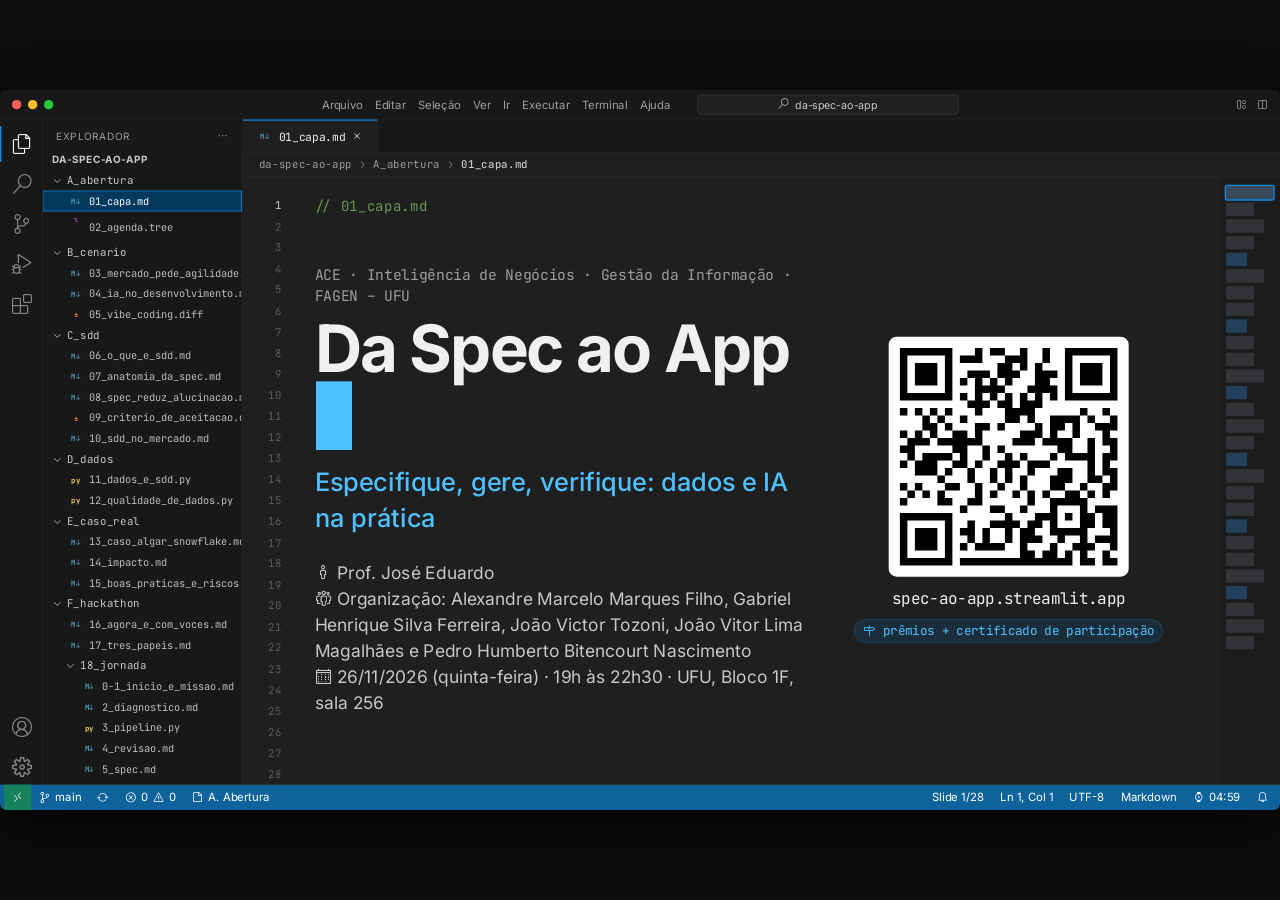
==== apresentacao/index.html @ b83ab719 "Apresentação de abertura do evento (estilo VS Code, offline) - apresentacao/index.html com 28 slides" ====
<!doctype html>
<html lang="pt-BR">
<head>
<meta charset="utf-8">
<meta name="viewport" content="width=device-width, initial-scale=1">
<title>Da Spec ao App — Abertura</title>
<link rel="stylesheet" href="assets/icons/codicon.css">
<style>
/* ============================================================
   Fontes locais (funcionam offline)
   ============================================================ */
@font-face{font-family:"Inter";font-weight:400;font-display:swap;src:url(assets/fonts/inter-latin-400-normal.woff2) format("woff2")}
@font-face{font-family:"Inter";font-weight:500;font-display:swap;src:url(assets/fonts/inter-latin-500-normal.woff2) format("woff2")}
@font-face{font-family:"Inter";font-weight:600;font-display:swap;src:url(assets/fonts/inter-latin-600-normal.woff2) format("woff2")}
@font-face{font-family:"Inter";font-weight:700;font-display:swap;src:url(assets/fonts/inter-latin-700-normal.woff2) format("woff2")}
@font-face{font-family:"Inter";font-weight:400;font-display:swap;src:url(assets/fonts/inter-latin-ext-400-normal.woff2) format("woff2");unicode-range:U+0100-02AF,U+1E00-1EFF,U+2020,U+20A0-20AB,U+20AD-20C0,U+2113,U+2C60-2C7F,U+A720-A7FF}
@font-face{font-family:"Inter";font-weight:600;font-display:swap;src:url(assets/fonts/inter-latin-ext-600-normal.woff2) format("woff2");unicode-range:U+0100-02AF,U+1E00-1EFF,U+2020,U+20A0-20AB,U+20AD-20C0,U+2113,U+2C60-2C7F,U+A720-A7FF}
@font-face{font-family:"Inter";font-weight:700;font-display:swap;src:url(assets/fonts/inter-latin-ext-700-normal.woff2) format("woff2");unicode-range:U+0100-02AF,U+1E00-1EFF,U+2020,U+20A0-20AB,U+20AD-20C0,U+2113,U+2C60-2C7F,U+A720-A7FF}
@font-face{font-family:"JetBrains Mono";font-weight:400;font-display:swap;src:url(assets/fonts/jetbrains-mono-latin-400-normal.woff2) format("woff2")}
@font-face{font-family:"JetBrains Mono";font-weight:500;font-display:swap;src:url(assets/fonts/jetbrains-mono-latin-500-normal.woff2) format("woff2")}
@font-face{font-family:"JetBrains Mono";font-weight:700;font-display:swap;src:url(assets/fonts/jetbrains-mono-latin-700-normal.woff2) format("woff2")}
@font-face{font-family:"JetBrains Mono";font-weight:400;font-display:swap;src:url(assets/fonts/jetbrains-mono-latin-ext-400-normal.woff2) format("woff2");unicode-range:U+0100-02AF,U+1E00-1EFF,U+2020,U+20A0-20AB,U+20AD-20C0,U+2113,U+2C60-2C7F,U+A720-A7FF}

/* ============================================================
   Tema "Dark Modern" (com contraste reforçado para projetor)
   ============================================================ */
:root{
  --bg:#1f1f1f; --bg2:#181818; --bg3:#252526; --line:#2b2b2b; --line2:#3c3c3c;
  --fg:#f0f0f0; --fg2:#c8c8c8; --mut:#9d9d9d;
  --blue:#0e8ef0; --blue2:#4fc1ff; --yellow:#f2cc60; --green:#3fb950; --red:#f85149; --purple:#c586c0;
  --kw:#569cd6; --str:#ce9178; --fn:#dcdcaa; --com:#6a9955; --num:#b5cea8; --type:#4ec9b0; --var:#9cdcfe;
  --mono:"JetBrains Mono",Consolas,"Cascadia Mono",monospace; --sans:"Inter","Segoe UI",system-ui,sans-serif;
  --side:300px; --s:1;
}
*{box-sizing:border-box;margin:0;padding:0}
html,body{height:100%;background:#0c0c0c;overflow:hidden;color:var(--fg);font-family:var(--sans)}
#app{position:absolute;left:50%;top:50%;width:1920px;height:1080px;transform:translate(-50%,-50%) scale(var(--s));
  display:grid;grid-template-rows:44px 1fr 38px;background:var(--bg);box-shadow:0 30px 80px #000a;border-radius:10px;overflow:hidden}
button{font:inherit;color:inherit;background:none;border:0;cursor:pointer}

/* Barra de título */
.titlebar{display:grid;grid-template-columns:240px 1fr 240px;align-items:center;background:var(--bg2);border-bottom:1px solid var(--line);font-size:17px;color:var(--fg2)}
.dots{display:flex;gap:10px;padding-left:18px}.dots i{width:14px;height:14px;border-radius:50%;display:block}
.dots i:nth-child(1){background:#ff5f57}.dots i:nth-child(2){background:#febc2e}.dots i:nth-child(3){background:#28c840}
.menu{display:flex;gap:18px;justify-content:center;align-items:center}
.menu span{color:var(--mut)}.menu .title{color:var(--fg2);margin-left:22px;padding:4px 120px;border:1px solid var(--line2);border-radius:6px;background:#202020;font-size:16px}
.tb-right{display:flex;justify-content:flex-end;gap:16px;padding-right:18px;color:var(--mut);font-size:18px}

/* Corpo */
.main{display:grid;grid-template-columns:64px var(--side) 1fr;min-height:0;transition:grid-template-columns .35s ease}
.activity{background:var(--bg2);border-right:1px solid var(--line);display:flex;flex-direction:column;align-items:center;gap:6px;padding-top:10px}
.activity .codicon{font-size:30px;color:#868686;padding:12px 0;width:100%;text-align:center;border-left:2px solid transparent}
.activity .on{color:var(--fg);border-left-color:var(--blue)}.activity .bottom{margin-top:auto}
.sidebar{background:var(--bg2);border-right:1px solid var(--line);overflow:hidden;display:flex;flex-direction:column;min-width:0}
.sb-title{font-size:15px;letter-spacing:.08em;color:var(--mut);padding:16px 20px 10px;display:flex;justify-content:space-between}
.tree{overflow:auto;padding-bottom:20px;font-size:18px;scrollbar-width:none}
.tree .root{font-weight:700;font-size:15px;letter-spacing:.06em;color:var(--fg2);padding:6px 14px}
.tree .folder{display:flex;align-items:center;gap:6px;padding:5px 14px;color:var(--fg2);font-family:var(--mono);font-size:16px}
.tree .file{display:flex;align-items:center;gap:8px;padding:4px 14px 4px 38px;color:#bdbdbd;font-family:var(--mono);font-size:15.5px;white-space:nowrap;overflow:hidden;text-overflow:ellipsis;cursor:pointer;border:1px solid transparent}
.tree .file:hover{background:#2a2d2e}
.tree .file.on{background:#04395e;color:#fff;border-color:var(--blue)}
.tree .file.sub{padding-left:58px}
.ficon{font-size:11px;font-weight:700;width:22px;flex:0 0 22px;text-align:center;border-radius:3px;font-family:var(--mono);line-height:16px}
.ficon.md{color:#519aba}.ficon.py{color:#f2cc60}.ficon.sh{color:#89e051}.ficon.diff{color:#e37933}.ficon.json{color:#cbcb41}.ficon.tree{color:#a074c4}

/* Editor */
.editor{display:grid;grid-template-rows:50px 36px 1fr;min-width:0;min-height:0;background:var(--bg)}
.tabs{display:flex;background:var(--bg2);border-bottom:1px solid var(--line);overflow:hidden}
.tab{display:flex;align-items:center;gap:10px;padding:0 22px;font-family:var(--mono);font-size:17px;color:var(--mut);border-right:1px solid var(--line);white-space:nowrap}
.tab.on{background:var(--bg);color:var(--fg);border-top:2px solid var(--blue);animation:tabIn .3s ease}
.tab .codicon{font-size:15px}
@keyframes tabIn{from{opacity:.2;transform:translateY(-6px)}to{opacity:1;transform:none}}
.crumbs{display:flex;align-items:center;gap:8px;padding:0 24px;font-family:var(--mono);font-size:16px;color:var(--mut);border-bottom:1px solid var(--line)}
.crumbs b{color:var(--fg2);font-weight:500}
.ebody{display:grid;grid-template-columns:74px 1fr 92px;min-height:0;position:relative}
.gutter{font-family:var(--mono);font-size:16px;color:#5a5a5a;text-align:right;padding:28px 16px 0 0;line-height:31.6px;overflow:hidden;user-select:none}
.gutter .cur{color:#cccccc}
.canvas{position:relative;overflow:hidden}
.minimap{border-left:1px solid var(--line);padding:14px 10px;display:flex;flex-direction:column;gap:5px;position:relative;background:#1b1b1b}
.minimap i{display:block;height:20px;border-radius:2px;background:linear-gradient(90deg,#3a3d41 0 60%,transparent 60%);opacity:.7;cursor:pointer}
.minimap i:nth-child(3n){background:linear-gradient(90deg,#3a3d41 0 80%,transparent 80%)}
.minimap i:nth-child(4n+1){background:linear-gradient(90deg,#264f78 0 45%,transparent 45%)}
.minimap i.on{outline:2px solid var(--blue);background:#3b4a5a;opacity:1}

/* Barra de status */
.status{display:flex;align-items:center;background:#0e639c;color:#fff;font-size:17px;padding:0 6px}
.status .it{display:flex;align-items:center;gap:7px;padding:0 12px;height:100%}
.status .it .codicon{font-size:17px}
.status .rem{background:#16825d;height:100%}
.status .sp{flex:1}

/* ============================================================
   Slides
   ============================================================ */
.slide{position:absolute;inset:0;padding:30px 70px 40px 34px;display:none;flex-direction:column;font-size:30px;line-height:1.42}
.slide.active{display:flex;animation:openFile .35s ease}
@keyframes openFile{from{opacity:0;transform:translateX(18px)}to{opacity:1;transform:none}}
.notes{display:none}
.slide .codicon{font-size:1em;vertical-align:-.12em}
.s-file{font-family:var(--mono);font-size:21px;color:var(--com);margin-bottom:8px}
h1{font-size:58px;line-height:1.12;font-weight:700;letter-spacing:-.01em;margin-bottom:26px}
h1 .acc,.acc{color:var(--blue2)} .yl{color:var(--yellow)} .gr{color:var(--green)} .rd{color:var(--red)} .mu{color:var(--mut)}
.s-body{flex:1;min-height:0;font-size:30px;line-height:1.42}
.s-body p{margin-bottom:16px}
.foot{font-size:17px;color:var(--mut);font-family:var(--mono);margin-top:10px;border-top:1px solid var(--line);padding-top:10px}
.foot a{color:var(--mut)}
.mono{font-family:var(--mono)}
ul.l{list-style:none}
ul.l li{display:flex;gap:16px;align-items:flex-start;margin-bottom:16px}
ul.l li .codicon{font-size:32px;color:var(--blue2);margin-top:4px}
.g2{display:grid;grid-template-columns:1fr 1fr;gap:36px}
.g3{display:grid;grid-template-columns:repeat(3,1fr);gap:28px}
.g4{display:grid;grid-template-columns:repeat(4,1fr);gap:24px}
.card{background:var(--bg3);border:1px solid var(--line2);border-radius:12px;padding:26px}
.card h3{font-size:30px;margin-bottom:10px;display:flex;align-items:center;gap:12px}
.card p{font-size:25px;color:var(--fg2);line-height:1.38;margin:0}
.card .codicon{font-size:36px;color:var(--blue2)}
.pill{display:inline-block;font-family:var(--mono);font-size:19px;padding:3px 12px;border-radius:999px;background:#0e8ef022;color:var(--blue2);border:1px solid #0e8ef055}
.todo{display:inline-block;font-family:var(--mono);font-size:22px;padding:4px 12px;border-radius:6px;background:#f2cc6022;color:var(--yellow);border:1px dashed var(--yellow)}
.big{font-size:84px;font-weight:700;line-height:1;color:var(--blue2);font-family:var(--sans)}
code,.code{font-family:var(--mono)}
code{font-size:.9em;color:var(--type);background:#ffffff0d;padding:1px 8px;border-radius:5px}

/* Bloco de código com destaque de sintaxe */
.code{background:#181818;border:1px solid var(--line2);border-radius:10px;padding:22px 26px;font-size:25px;line-height:1.6;white-space:pre;overflow:hidden;color:#d4d4d4}
.code .k{color:var(--kw)}.code .s{color:var(--str)}.code .f{color:var(--fn)}.code .c{color:var(--com)}.code .n{color:var(--num)}
.code .t{color:var(--type)}.code .v{color:var(--var)}.code .h{color:var(--kw);font-weight:700}.code .p{color:var(--purple)}
.code .ln{display:block}
.diff .ln{padding-left:44px;position:relative;margin:0 -26px;padding-right:26px}
.diff .ln::before{position:absolute;left:18px;color:var(--mut)}
.diff .add{background:#2ea04322}.diff .add::before{content:"+";color:var(--green)}
.diff .del{background:#f8514922;text-decoration:line-through;text-decoration-color:#f8514988}.diff .del::before{content:"−";color:var(--red)}
.sq{text-decoration:underline wavy var(--red);text-underline-offset:6px}

/* Terminal */
.term{background:#0f0f0f;border:1px solid var(--line2);border-radius:10px;font-family:var(--mono);font-size:24px;line-height:1.55;padding:0 0 18px}
.term .th{display:flex;gap:26px;padding:10px 22px;border-bottom:1px solid var(--line);font-size:17px;color:var(--mut);letter-spacing:.05em}
.term .th b{color:var(--fg);border-bottom:2px solid var(--blue);padding-bottom:6px;font-weight:500}
.term .tl{padding:0 22px;white-space:pre}
.term .pr{color:var(--green)} .term .ok{color:var(--green)} .term .dim{color:var(--mut)}
.bar{height:14px;background:#2a2a2a;border-radius:7px;overflow:hidden;margin:10px 22px 0}
.bar i{display:block;height:100%;width:0;background:linear-gradient(90deg,var(--blue),var(--blue2));border-radius:7px}
.slide.active .bar i{animation:build var(--dur,2.4s) ease-out var(--d,0s) forwards}
@keyframes build{to{width:100%}}

/* Animações de entrada em sequência */
.stg>*{opacity:0}
.slide.active .stg>*{animation:appear .5s ease forwards;animation-delay:calc(var(--i,0) * var(--step,220ms) + var(--d,0ms))}
@keyframes appear{from{opacity:0;transform:translateY(10px)}to{opacity:1;transform:none}}
.caret{display:inline-block;width:.55em;height:1.05em;background:var(--blue2);vertical-align:-.15em;margin-left:2px;animation:blink 1s steps(1) infinite}
@keyframes blink{50%{opacity:0}}
.type{white-space:pre-wrap}

/* Notificações (toasts) e commit de seção */
#toasts{position:absolute;right:26px;bottom:56px;display:flex;flex-direction:column;gap:12px;z-index:20;pointer-events:none}
.toast{width:560px;background:#252526;border:1px solid var(--line2);border-left:4px solid var(--blue);border-radius:8px;padding:18px 22px;box-shadow:0 10px 30px #0009;display:flex;gap:14px;font-size:23px;line-height:1.35;animation:toastIn .4s ease}
.toast .codicon{font-size:26px;color:var(--blue2);margin-top:3px}
.toast.out{animation:toastOut .4s ease forwards}
@keyframes toastIn{from{opacity:0;transform:translateX(40px)}to{opacity:1;transform:none}}
@keyframes toastOut{to{opacity:0;transform:translateX(40px)}}
#commit{position:absolute;left:64px;right:0;bottom:38px;height:0;background:#141414;border-top:1px solid var(--line2);overflow:hidden;z-index:15;font-family:var(--mono);font-size:22px;transition:height .35s ease}
#commit.on{height:150px}
#commit .th{display:flex;gap:26px;padding:8px 24px;color:var(--mut);font-size:16px;border-bottom:1px solid var(--line)}
#commit .th b{color:var(--fg);font-weight:500;border-bottom:2px solid var(--blue)}
#commit pre{padding:10px 24px;line-height:1.5;color:var(--fg2)}

/* Paleta de comandos */
#palette{position:absolute;top:56px;left:50%;transform:translateX(-50%);width:820px;background:#252526;border:1px solid var(--line2);border-radius:10px;box-shadow:0 20px 60px #000c;z-index:30;display:none;overflow:hidden}
#palette.on{display:block}
#palette input{width:100%;font:22px var(--mono);color:var(--fg);background:#1e1e1e;border:0;border-bottom:1px solid var(--line2);padding:16px 20px;outline:2px solid var(--blue);outline-offset:-2px}
#plist{max-height:560px;overflow:auto}
#plist div{padding:10px 20px;font:20px var(--mono);color:var(--fg2);display:flex;gap:12px;cursor:pointer}
#plist div .mu{margin-left:auto;font-size:17px}
#plist div.sel{background:#04395e;color:#fff}

/* Janela de navegador (capturas do site) */
.browser{border:1px solid var(--line2);border-radius:10px;overflow:hidden;background:#111;box-shadow:0 12px 40px #0008}
.browser .bh{display:flex;align-items:center;gap:12px;padding:9px 16px;background:#2a2a2a;font:17px var(--mono);color:var(--fg2)}
.browser .bh .url{background:#1b1b1b;border-radius:6px;padding:4px 14px;flex:1;color:var(--fg2)}
.browser img{display:block;width:100%}
.jstep{display:grid;grid-template-columns:1.75fr 1fr;gap:34px;align-items:start}
.badge{display:inline-flex;align-items:center;gap:8px;font:600 22px var(--mono);color:#fff;background:var(--blue);padding:6px 16px;border-radius:8px;margin-bottom:18px}

/* Ciclo SDD */
.cycle{position:relative;width:560px;height:560px;margin:0 auto}
.cycle .ring{position:absolute;inset:60px;border:3px dashed #3c3c3c;border-radius:50%}
.cycle .spin{position:absolute;inset:60px;border-radius:50%;border:3px solid transparent;border-top-color:var(--blue2);animation:spin 6s linear infinite}
@keyframes spin{to{transform:rotate(360deg)}}
.node{position:absolute;width:230px;padding:16px 10px;text-align:center;background:var(--bg3);border:2px solid var(--line2);border-radius:12px;font:600 26px var(--sans)}
.node small{display:block;font:400 18px var(--mono);color:var(--mut);margin-top:4px}
.slide.active .node{animation:pulse 8s ease infinite;animation-delay:calc(var(--i)*2s)}
@keyframes pulse{0%,22%{border-color:var(--blue2);box-shadow:0 0 0 6px #4fc1ff22}25%,100%{border-color:var(--line2);box-shadow:none}}

/* Fluxo de dados (pipeline) */
.flow{display:flex;align-items:center;gap:14px;margin:18px 0 28px}
.flow .st{flex:1;background:var(--bg3);border:2px solid var(--line2);border-radius:12px;padding:20px 10px;text-align:center;font-size:23px;line-height:1.3}
.flow .st .codicon{font-size:40px;color:var(--blue2);display:block;margin-bottom:8px}
.flow .st img{height:40px;display:block;margin:0 auto 8px;filter:invert(1) brightness(.9)}
.flow .ar{font-size:34px;color:var(--mut)}

/* Painel simulado */
.dash{background:#fff;color:#1f2433;border-radius:10px;padding:22px 26px;font-family:var(--sans)}
.dash .kpi{font-size:20px;color:#5b6275}.dash .kpi b{display:block;font-size:46px;color:#4338ca}
.dash .row{display:flex;align-items:center;gap:12px;font-size:19px;margin-top:10px}
.dash .row span{width:110px}.dash .row i{height:26px;background:#4338ca;border-radius:4px;display:block}

/* Modo Zen (slide de impacto) */
#app.zen .main{grid-template-columns:0 0 1fr}
#app.zen .gutter,#app.zen .minimap,#app.zen .tabs,#app.zen .crumbs{visibility:hidden}
#app.zen .activity,#app.zen .sidebar{visibility:hidden}
#app.side-off .main{grid-template-columns:64px 0 1fr}
.impact{display:flex;flex-direction:column;justify-content:center;align-items:center;height:100%;text-align:center}
.impact .q{font-size:104px;font-weight:700;line-height:1.1;letter-spacing:-.02em}
.impact .sub{font-size:40px;color:var(--fg2);margin-top:40px;font-family:var(--mono)}

.qr{background:#fff;padding:14px;border-radius:12px;display:inline-block;line-height:0}
.qr svg{width:100%;height:100%}

@media (prefers-reduced-motion: reduce){
  *,*::before,*::after{animation:none!important;transition:none!important}
  .stg>*{opacity:1!important}
}
/* Estado final (sem animação): usado ao pular animações e na impressão */
.done .stg>*,.final .stg>*{opacity:1!important;animation:none!important}
.done .bar i,.final .bar i{width:100%!important;animation:none!important}

/* ============================================================
   Impressão / PDF: uma página por slide, moldura estática
   ============================================================ */
#print{display:none}
@media print{
  @page{size:1920px 1080px;margin:0}
  html,body{overflow:visible;height:auto;background:#1f1f1f}
  #app,#toasts,#palette,#commit{display:none!important}
  #print{display:block}
  .page{width:1920px;height:1080px;position:relative;display:grid;grid-template-rows:44px 50px 1fr 38px;background:var(--bg);break-after:page;page-break-after:always;overflow:hidden}
  .page .slide{display:flex!important;position:relative;inset:auto;animation:none}
  .page .titlebar,.page .tabs,.page .status{display:flex}
  .page .titlebar{display:grid}
  *{-webkit-print-color-adjust:exact;print-color-adjust:exact}
}
</style>
</head>
<body>
<div id="app">
  <div class="titlebar">
    <div class="dots"><i></i><i></i><i></i></div>
    <div class="menu"><span>Arquivo</span><span>Editar</span><span>Seleção</span><span>Ver</span><span>Ir</span><span>Executar</span><span>Terminal</span><span>Ajuda</span><span class="title"><i class="codicon codicon-search"></i>&nbsp; da-spec-ao-app</span></div>
    <div class="tb-right"><i class="codicon codicon-layout"></i><i class="codicon codicon-split-horizontal"></i></div>
  </div>
  <div class="main">
    <div class="activity">
      <i class="codicon codicon-files on"></i><i class="codicon codicon-search"></i><i class="codicon codicon-source-control"></i>
      <i class="codicon codicon-debug-alt"></i><i class="codicon codicon-extensions"></i>
      <i class="codicon codicon-account bottom"></i><i class="codicon codicon-settings-gear"></i>
    </div>
    <div class="sidebar">
      <div class="sb-title"><span>EXPLORADOR</span><i class="codicon codicon-ellipsis"></i></div>
      <div class="tree" id="tree"></div>
    </div>
    <div class="editor">
      <div class="tabs" id="tabs"></div>
      <div class="crumbs" id="crumbs"></div>
      <div class="ebody">
        <div class="gutter" id="gutter"></div>
        <div class="canvas" id="canvas">
<!-- ===================================================== A. ABERTURA -->
<section class="slide" data-file="01_capa.md" data-folder="A_abertura" data-section="A. Abertura" data-time="1 min">
  <div class="s-file">// 01_capa.md</div>
  <div class="g2" style="grid-template-columns:1.55fr 1fr;align-items:center;flex:1">
    <div>
      <div class="mono mu" style="font-size:22px;margin-bottom:14px">ACE · Inteligência de Negócios · Gestão da Informação · FAGEN – UFU</div>
      <div style="font-size:98px;font-weight:700;letter-spacing:-.03em;line-height:1;white-space:nowrap"><span class="type" data-delay="200">Da Spec ao App</span></div>
      <div class="acc" style="font-size:38px;margin:22px 0 34px;font-weight:500">Especifique, gere, verifique: dados e IA na prática</div>
      <div class="stg" style="--d:1200ms;font-size:26px;line-height:1.5;color:var(--fg2)">
        <div><i class="codicon codicon-person"></i> Prof. José Eduardo</div>
        <div><i class="codicon codicon-organization"></i> Organização: Alexandre Marcelo Marques Filho, Gabriel Henrique Silva Ferreira, João Victor Tozoni, João Vitor Lima Magalhães e Pedro Humberto Bitencourt Nascimento</div>
        <div><i class="codicon codicon-calendar"></i> 26/11/2026 (quinta-feira) · 19h às 22h30 · UFU, Bloco 1F, sala 256</div>
      </div>
    </div>
    <div style="text-align:center">
      <div class="qr" data-qr="https://spec-ao-app.streamlit.app/" style="width:360px;height:360px"></div>
      <div class="mono" style="font-size:24px;margin-top:16px">spec-ao-app.streamlit.app</div>
      <div class="pill" style="margin-top:14px"><i class="codicon codicon-milestone"></i> prêmios + certificado de participação</div>
    </div>
  </div>
  <aside class="notes">Boa noite! Este é o “Da Spec ao App”, um minicurso seguido de hackathon da ACE de Inteligência de Negócios. Apresente o professor José Eduardo e a equipe organizadora. Peça para todos já abrirem o site pelo QR Code: vamos usá-lo daqui a pouco.</aside>
</section>

<section class="slide" data-file="02_agenda.tree" data-folder="A_abertura" data-section="A. Abertura" data-time="1 min">
  <div class="s-file">// 02_agenda.tree</div>
  <h1>Agenda da noite</h1>
  <div class="code stg" style="--step:260ms;font-size:30px;line-height:1.65"><span class="ln"><span class="t">noite_26-11/</span></span><span class="ln">├── <span class="n">19h00</span>  abertura.md</span><span class="ln">├── <span class="n">19h10</span>  apresentacao_sdd.md          <span class="c"># o que vamos ver agora</span></span><span class="ln">├── <span class="n">19h45</span>  <span class="t">hackathon/</span>                   <span class="c"># missão → dados → SPEC → painel</span></span><span class="ln">├── <span class="n">21h45</span>  <span class="t">pitches/</span>                     <span class="c"># até 3 min por equipe</span></span><span class="ln">├── <span class="n">22h15</span>  premiacao.md</span><span class="ln">└── <span class="n">22h30</span>  encerramento</span>
  </div>
  <div style="margin-top:22px"><span class="todo">[CONFIRMAR COM A EQUIPE] horários da agenda</span></div>
  <aside class="notes">Mostre como a noite está organizada: cerca de 35 minutos de apresentação e o restante para o hackathon, pitches e premiação. Reforce que os pitches têm até 3 minutos. (Confirmar os horários com a equipe antes do evento.)</aside>
</section>

<!-- ===================================================== B. O CENÁRIO -->
<section class="slide" data-file="03_mercado_pede_agilidade.md" data-folder="B_cenario" data-section="B. O cenário" data-time="1,5 min"
  data-notify="A área comercial abriu mais 3 pedidos de painel." data-notify-delay="2600">
  <div class="s-file">// 03_mercado_pede_agilidade.md</div>
  <h1>O mercado pede <span class="acc">agilidade</span></h1>
  <div class="g2" style="grid-template-columns:1fr 1.05fr">
    <ul class="l stg" style="--step:420ms">
      <li><i class="codicon codicon-zap"></i><span>A área de negócio quer o painel “para ontem”.</span></li>
      <li><i class="codicon codicon-history"></i><span>Os pedidos de dados chegam mais rápido do que o time consegue entregar.</span></li>
      <li><i class="codicon codicon-question"></i><span>Cada pedido passa por entender, tratar dados, construir e conferir.</span></li>
    </ul>
    <div class="card stg" style="--step:330ms;--d:500ms;padding:20px 24px">
      <div class="mono mu" style="font-size:19px;margin-bottom:6px">BACKLOG · área de dados</div>
      <div class="mono" style="font-size:22px;padding:9px 0;border-bottom:1px solid var(--line2)"><span class="rd">●</span> Painel de cancelamentos por região</div>
      <div class="mono" style="font-size:22px;padding:9px 0;border-bottom:1px solid var(--line2)"><span class="rd">●</span> Indicadores de vendas para a diretoria</div>
      <div class="mono" style="font-size:22px;padding:9px 0;border-bottom:1px solid var(--line2)"><span class="yl">●</span> Relatório de estoque semanal</div>
      <div class="mono" style="font-size:22px;padding:9px 0;border-bottom:1px solid var(--line2)"><span class="yl">●</span> Taxa de faltas por unidade</div>
      <div class="mono" style="font-size:22px;padding:9px 0"><span class="mu">●</span> … e mais pedidos chegando</div>
    </div>
  </div>
  <aside class="notes">Quem trabalha com dados conhece o cenário: a área de negócio quer o painel para ontem e a fila de pedidos só cresce. Cada pedido exige entender o problema, tratar os dados, construir e conferir. A pergunta da noite é: como entregar mais rápido sem entregar errado?</aside>
</section>

<section class="slide" data-file="04_ia_no_desenvolvimento.md" data-folder="B_cenario" data-section="B. O cenário" data-time="1,5 min">
  <div class="s-file">// 04_ia_no_desenvolvimento.md</div>
  <h1>A IA chegou ao desenvolvimento</h1>
  <div class="g4 stg" style="--step:300ms">
    <div class="card"><div class="big" data-count="66">66%</div><p style="margin-top:14px">usam assistentes ou agentes de código</p></div>
    <div class="card"><div class="big" data-count="26">26%</div><p style="margin-top:14px">já usam fluxos automatizados com agentes</p></div>
    <div class="card"><div class="big gr" data-count="48">48%</div><p style="margin-top:14px">confiam na resposta da IA quando conseguem verificá-la</p></div>
    <div class="card"><div class="big yl" data-count="6.6" data-dec="1">6,6%</div><p style="margin-top:14px">confiam nela para decisões importantes</p></div>
  </div>
  <p style="margin-top:40px;font-size:34px">Usar IA virou rotina. <span class="acc">Confiar exige poder conferir.</span></p>
  <div class="foot">Fonte: Stack Overflow Developer Survey 2026 — seção “AI” (survey.stackoverflow.co/2026/ai), resultados publicados em 06/10/2026.</div>
  <aside class="notes">Segundo a pesquisa da Stack Overflow de 2026, dois em cada três desenvolvedores já usam assistentes ou agentes de código. Mas repare na confiança: quase metade confia quando consegue verificar, e só 6,6% confiam para decisões importantes. Guardem essa ideia: verificar é o que torna a IA útil.</aside>
</section>

<section class="slide" data-file="05_vibe_coding.diff" data-folder="B_cenario" data-section="B. O cenário" data-time="2 min"
  data-notify="O app parece pronto… mas quem conferiu os números?" data-notify-delay="4200">
  <div class="s-file">// 05_vibe_coding.diff</div>
  <h1>O problema: <span class="rd">“vibe coding”</span></h1>
  <div class="g2" style="grid-template-columns:.85fr 1.15fr">
    <div>
      <div class="mono mu" style="font-size:20px;margin-bottom:10px">PEDIDO VAGO</div>
      <div class="term"><div class="th"><b>CHAT</b></div><div class="tl" style="white-space:pre-wrap;padding-top:14px"><span class="pr">&gt;</span> <span class="type" data-delay="300">faz um dashboard bonito de churn com esse csv</span></div></div>
      <p style="margin-top:26px;font-size:28px">Termo popularizado em 2025: aceitar o código gerado sem olhar o que ele faz.</p>
    </div>
    <div>
      <div class="mono mu" style="font-size:20px;margin-bottom:10px">RESULTADO QUE “PARECE CERTO”</div>
      <div class="code stg" style="--d:1700ms;--step:380ms;font-size:23px"><span class="ln"><span class="v">taxa_churn</span> = <span class="sq">73,5%</span>        <span class="c"># contou quem NÃO cancelou</span></span><span class="ln"><span class="f">grafico</span>(<span class="s sq">"receita_anual"</span>)  <span class="c"># coluna que não existe</span></span><span class="ln"><span class="f">filtro</span>(<span class="s sq">"regiao"</span>)          <span class="c"># inventou um filtro</span></span><span class="ln"><span class="v">vazios</span> → <span class="sq">média</span>           <span class="c"># regra que ninguém pediu</span></span></div>
      <div class="card stg" style="--d:3400ms;margin-top:18px;padding:16px 22px;font-size:22px;font-family:var(--mono)"><div><span class="rd">✕ 4 problemas</span> <span class="mu">— nenhum aparece na tela bonita</span></div></div>
    </div>
  </div>
  <div class="foot">“Vibe coding”: termo cunhado por Andrej Karpathy em fev/2025 (MIT Technology Review, 16/04/2025; IBM, “What is vibe coding?”). Exemplo da direita ilustrativo.</div>
  <aside class="notes">Vibe coding é pedir algo vago e aceitar o que vier, sem olhar o código. O resultado parece certo, mas a taxa pode estar invertida, o gráfico usa uma coluna que não existe e o agente inventa regras. O app bonito esconde os erros. O exemplo à direita é ilustrativo.</aside>
</section>

<!-- ===================================================== C. SDD E SPECS -->
<section class="slide" data-file="06_o_que_e_sdd.md" data-folder="C_sdd" data-section="C. SDD e specs" data-time="1,5 min">
  <div class="s-file">// 06_o_que_e_sdd.md</div>
  <h1>Spec-Driven Development <span class="mu" style="font-weight:500">(SDD)</span></h1>
  <div class="g2" style="grid-template-columns:1fr 1fr;align-items:center">
    <div>
      <p style="font-size:36px;line-height:1.35">A <span class="acc">especificação</span> é a fonte da verdade.<br>O código é <span class="yl">consequência</span>.</p>
      <p style="margin-top:28px;color:var(--fg2)">Em vez de “pedir para a IA”: especificar, gerar e verificar — e voltar para a spec quando algo muda.</p>
    </div>
    <div class="cycle">
      <div class="ring"></div><div class="spin"></div>
      <div class="node" style="--i:0;left:165px;top:0">Especificar<small>SPEC.md</small></div>
      <div class="node" style="--i:1;right:0;top:245px">Planejar<small>tarefas</small></div>
      <div class="node" style="--i:2;left:165px;bottom:0">Gerar<small>agente de código</small></div>
      <div class="node" style="--i:3;left:0;top:245px">Verificar<small>critérios</small></div>
    </div>
  </div>
  <aside class="notes">No Spec-Driven Development, a especificação vem primeiro e é a fonte da verdade. O agente planeja e gera o código a partir dela, e nós verificamos com critérios claros. Se algo muda, mudamos a spec e geramos de novo: o ciclo gira.</aside>
</section>

<section class="slide" data-file="07_anatomia_da_spec.md" data-folder="C_sdd" data-section="C. SDD e specs" data-time="1,5 min">
  <div class="s-file">// 07_anatomia_da_spec.md</div>
  <h1>Anatomia de uma boa spec</h1>
  <div class="g2" style="grid-template-columns:1.25fr .75fr">
    <div class="code stg" style="--step:330ms;font-size:25px"><span class="ln"><span class="h"># SPEC — Painel de Cancelamentos</span></span><span class="ln"><span class="h">## 1. Contexto e problema</span>  <span class="c">por que existe</span></span><span class="ln"><span class="h">## 2. Usuário</span>              <span class="c">quem vai usar</span></span><span class="ln"><span class="h">## 3. Escopo</span>               <span class="c">entra × fica de fora</span></span><span class="ln"><span class="h">## 4. Dados</span>                <span class="c">dicionário de colunas</span></span><span class="ln"><span class="h">## 5. Regras de negócio</span>    <span class="c">fórmulas e definições</span></span><span class="ln"><span class="h">## 6. Restrições</span>           <span class="c">o que não pode fazer</span></span><span class="ln"><span class="h">## 7. Critérios de aceitação</span> <span class="c">como conferir</span></span></div>
    <div class="stg" style="--d:2800ms">
      <div class="card"><h3><i class="codicon codicon-lightbulb"></i> Dica</h3><p>Escreva para alguém que não conhece o seu negócio: o agente só sabe o que estiver no arquivo.</p></div>
    </div>
  </div>
  <aside class="notes">Uma boa spec tem sete partes: contexto e problema, usuário, escopo com o que fica de fora, dicionário de dados, regras de negócio, restrições e critérios de aceitação. É exatamente a estrutura que vocês vão montar no site hoje. Escrevam pensando em alguém que não conhece o negócio.</aside>
</section>

<section class="slide" data-file="08_spec_reduz_alucinacao.md" data-folder="C_sdd" data-section="C. SDD e specs" data-time="1,5 min">
  <div class="s-file">// 08_spec_reduz_alucinacao.md</div>
  <h1>Cada seção fecha uma porta para a <span class="rd">invenção</span></h1>
  <div class="g2" style="grid-template-columns:1fr 1fr">
    <ul class="l stg" style="--step:360ms;font-size:28px">
      <li><i class="codicon codicon-lock"></i><span><b>Escopo</b> → não cria funcionalidade extra</span></li>
      <li><i class="codicon codicon-lock"></i><span><b>Dados</b> → não inventa coluna</span></li>
      <li><i class="codicon codicon-lock"></i><span><b>Regras</b> → não inventa fórmula</span></li>
      <li><i class="codicon codicon-lock"></i><span><b>Critérios</b> → dá para conferir o resultado</span></li>
    </ul>
    <div class="stg" style="--d:1600ms">
      <div class="mono mu" style="font-size:20px;margin-bottom:10px">REGRA ESCRITA NA SPEC</div>
      <div class="code" style="font-size:26px"><span class="v">taxa de churn</span> =
    clientes com <span class="v">Churn</span> = <span class="n">1</span>
    ÷ total de clientes do filtro</div>
      <p style="margin-top:20px;font-size:27px;color:var(--fg2)">Sem essa linha, o agente escolhe sozinho como calcular.</p>
    </div>
  </div>
  <aside class="notes">Alucinação é quando a IA preenche lacunas inventando. Cada seção da spec fecha uma dessas lacunas: escopo, dados, regras, critérios. Por exemplo, escrever a fórmula da taxa de churn impede que o agente escolha sozinho como calcular.</aside>
</section>

<section class="slide" data-file="09_criterio_de_aceitacao.diff" data-folder="C_sdd" data-section="C. SDD e specs" data-time="1 min">
  <div class="s-file">// 09_criterio_de_aceitacao.diff</div>
  <h1>Critério de aceitação: dá para conferir?</h1>
  <div class="code diff stg" style="--step:500ms;font-size:28px;white-space:pre-wrap"><span class="ln del">O painel deve ficar bonito e intuitivo</span><span class="ln add">Sem filtros, o painel mostra a taxa geral calculada do CSV</span><span class="ln del">Os gráficos devem carregar rápido</span><span class="ln add">Ao filtrar por contrato, todos os gráficos se atualizam</span><span class="ln del">Mostrar os clientes importantes</span><span class="ln add">A lista mostra customerID, contrato e mensalidade, do maior para o menor</span></div>
  <p style="margin-top:28px;font-size:32px">Verificável = alguém consegue responder <span class="gr">sim</span> ou <span class="rd">não</span>.</p>
  <aside class="notes">Um critério de aceitação bom é aquele que dá para conferir com sim ou não. “Ficar bonito” não é verificável; “sem filtros, o painel mostra a taxa geral calculada do CSV” é. Na hora de avaliar o trabalho do agente, são esses critérios que vocês vão checar.</aside>
</section>

<section class="slide" data-file="10_sdd_no_mercado.md" data-folder="C_sdd" data-section="C. SDD e specs" data-time="1,5 min">
  <div class="s-file">// 10_sdd_no_mercado.md</div>
  <h1>SDD no mercado</h1>
  <div class="g2 stg" style="--step:300ms;gap:24px">
    <div class="card"><h3><img src="assets/icons/github.svg" alt="" style="height:34px;filter:invert(1)"> GitHub Spec Kit</h3><p>Kit open source para SDD: especificação → plano → tarefas. Funciona com Copilot, Claude Code, Gemini CLI e outros.</p></div>
    <div class="card"><h3><img src="assets/icons/amazonwebservices.svg" alt="" style="height:30px;filter:invert(1)"> Kiro (AWS)</h3><p>Ambiente de desenvolvimento com specs: requisitos, design e tarefas antes do código.</p></div>
    <div class="card"><h3><i class="codicon codicon-file-code"></i> AGENTS.md · CLAUDE.md</h3><p>Arquivos de instruções do projeto que os agentes leem no início de cada sessão.</p></div>
    <div class="card"><h3><i class="codicon codicon-checklist"></i> Regras do Cursor</h3><p>Regras de projeto versionadas em <code>.cursor/rules</code>, aplicadas ao agente.</p></div>
  </div>
  <div class="foot">Fontes: github.github.com/spec-kit · github.blog (Spec-driven development with AI) · kiro.dev · agents.md · code.claude.com/docs/en/memory · cursor.com/docs/rules</div>
  <aside class="notes">Isso não é teoria: o mercado já está adotando. O GitHub lançou o Spec Kit, open source; a AWS tem o Kiro, que trabalha com requisitos, design e tarefas; e agentes como Claude Code, Codex e Cursor leem arquivos de instruções como AGENTS.md, CLAUDE.md e regras de projeto. A spec virou parte do repositório.</aside>
</section>

<!-- ===================================================== D. DADOS + SDD -->
<section class="slide" data-file="11_dados_e_sdd.py" data-folder="D_dados" data-section="D. Dados + SDD" data-time="1,5 min">
  <div class="s-file">// 11_dados_e_sdd.py</div>
  <h1>Na área de dados: <span class="acc">dados tratados + spec clara</span></h1>
  <div class="flow stg" style="--step:420ms">
    <div class="st"><i class="codicon codicon-database"></i>Base bruta</div><div class="ar">→</div>
    <div class="st"><img src="assets/icons/pandas.svg" alt="">Tratamento</div><div class="ar">→</div>
    <div class="st"><i class="codicon codicon-file-code"></i>CSV + SPEC</div><div class="ar">→</div>
    <div class="st"><i class="codicon codicon-hubot"></i>Agente de código</div><div class="ar">→</div>
    <div class="st"><img src="assets/icons/streamlit.svg" alt="">Painel</div>
  </div>
  <div class="term"><div class="th"><b>TERMINAL</b><span>build</span></div>
    <div class="tl stg" style="--d:2200ms;--step:500ms;padding-top:12px"><div><span class="pr">$</span> construir painel --spec SPEC.md --dados dados_tratados.csv</div><div class="dim">gerando app a partir da especificação…</div></div>
    <div class="bar" style="--d:3.2s"><i></i></div>
  </div>
  <p style="margin-top:22px">= dashboards e data apps <span class="acc">mais rápidos</span> e <span class="gr">confiáveis</span>.</p>
  <aside class="notes">Na área de dados, o SDD encaixa naturalmente: a base bruta passa por um tratamento, vira um CSV confiável acompanhado da spec, e o agente constrói o painel. Dados bem tratados mais uma spec clara resultam num app em que dá para confiar. É exatamente o caminho do hackathon.</aside>
</section>

<section class="slide" data-file="12_qualidade_de_dados.py" data-folder="D_dados" data-section="D. Dados + SDD" data-time="1,5 min"
  data-notify="O agente não questiona os seus dados: ele confia no CSV." data-notify-delay="3400">
  <div class="s-file">// 12_qualidade_de_dados.py</div>
  <h1>Com IA, qualidade de dados importa <span class="yl">ainda mais</span></h1>
  <div class="code stg" style="--step:600ms;font-size:25px"><span class="ln"><span class="c"># armadilha 1 — preencher vazios com a média</span></span><span class="ln"><span class="v">df</span>[<span class="s">"total"</span>] = <span class="v">df</span>[<span class="s">"total"</span>].<span class="f">fillna</span>(<span class="v">df</span>[<span class="s">"total"</span>].<span class="f">mean</span>())   <span class="rd"># cliente novo “pagou” 2 mil</span></span><span class="ln"><span class="c"># armadilha 2 — vazamento de dados</span></span><span class="ln"><span class="v">df</span>[<span class="s">"taxa_pgto"</span>] = churn médio por forma de pagamento   <span class="rd"># usa a própria resposta</span></span><span class="ln"><span class="c"># armadilha 3 — apagar “outliers”</span></span><span class="ln"><span class="v">df</span> = <span class="v">df</span>[<span class="v">z</span>.<span class="f">abs</span>() &lt;= <span class="n">1.5</span>]   <span class="rd"># apaga clientes reais</span></span></div>
  <p style="margin-top:22px">Erro nos dados vira erro no painel — com cara de certo.</p>
  <aside class="notes">O agente confia no CSV que recebe. Se preenchemos vazios com a média, um cliente que acabou de chegar parece ter pagado dois mil. Se criamos uma coluna calculada a partir da resposta, temos vazamento de dados. Se apagamos “outliers”, podemos apagar clientes reais. Vocês vão encontrar armadilhas como essas no hackathon.</aside>
</section>

<!-- ===================================================== E. CASO REAL -->
<section class="slide" data-file="13_caso_algar_snowflake.md" data-folder="E_caso_real" data-section="E. Caso real" data-time="3 min">
  <div class="s-file">// 13_caso_algar_snowflake.md</div>
  <h1>Caso real: data apps na Algar</h1>
  <div class="g2" style="grid-template-columns:1fr 1fr;gap:30px">
    <div class="card stg"><h3><img src="assets/icons/snowflake.svg" alt="" style="height:38px;filter:invert(58%) sepia(80%) saturate(2000%) hue-rotate(170deg)"> Snowflake Cortex Code</h3>
      <p>Agente de IA de programação da Snowflake que trabalha dentro da plataforma e entende o contexto dos dados da empresa.</p></div>
    <div class="stg" style="--d:600ms;--step:350ms;display:flex;flex-direction:column;gap:16px">
      <div><span class="todo">[PEDRO: exemplo de projeto]</span></div>
      <div><span class="todo">[PEDRO: tempo antes × depois]</span></div>
      <div><span class="todo">[PEDRO: aprendizado]</span></div>
    </div>
  </div>
  <p style="margin-top:30px">Ferramentas como essa tornam o desenvolvimento <span class="acc">mais ágil</span> — e são apoiadas dentro da empresa.</p>
  <div class="foot">Fonte: Snowflake, comunicado “Snowflake Unveils Cortex Code, An AI Coding Agent…” (03/02/2026), snowflake.com/en/news/press-releases.</div>
  <aside class="notes">(Pedro fala.) O Cortex Code é o agente de programação da Snowflake, anunciado em fevereiro de 2026, que trabalha dentro da plataforma e entende o contexto dos dados. Conte o exemplo de projeto, o tempo antes e depois e o principal aprendizado. Feche com a ideia de que essas ferramentas são apoiadas dentro da empresa.</aside>
</section>

<section class="slide" data-file="14_impacto.md" data-folder="E_caso_real" data-section="E. Caso real" data-time="30 s" data-zen="1">
  <div class="impact">
    <div class="q"><span class="type" data-delay="300">Negar a IA é negar a ciência.</span></div>
    <div class="sub stg" style="--d:2600ms"><div>IA com método: especificar, verificar, assumir a responsabilidade.</div></div>
  </div>
  <aside class="notes">Deixe a frase respirar alguns segundos. “Negar a IA é negar a ciência.” Mas IA com método: especificar, verificar e assumir a responsabilidade pelo que entregamos.</aside>
</section>

<section class="slide" data-file="15_boas_praticas_e_riscos.md" data-folder="E_caso_real" data-section="E. Caso real" data-time="1 min">
  <div class="s-file">// 15_boas_praticas_e_riscos.md</div>
  <h1>Boas práticas e riscos</h1>
  <div class="g2 stg" style="--step:300ms;gap:24px">
    <div class="card"><h3><i class="codicon codicon-eye"></i> Revise o que a IA gera</h3><p>Rode, teste e compare com os critérios da spec.</p></div>
    <div class="card"><h3><i class="codicon codicon-shield"></i> Proteja dados sensíveis</h3><p>Nada de dados pessoais ou sigilosos em ferramentas não aprovadas.</p></div>
    <div class="card"><h3><i class="codicon codicon-law"></i> Governança</h3><p>Siga as regras e as ferramentas aprovadas pela empresa.</p></div>
    <div class="card"><h3><i class="codicon codicon-person"></i> Humano no controle</h3><p>A IA sugere e gera; a responsabilidade pela entrega é sua.</p></div>
  </div>
  <aside class="notes">Quatro cuidados: revisar tudo o que a IA gera, rodando e comparando com os critérios; não expor dados pessoais ou sigilosos; seguir a governança da empresa; e lembrar que a responsabilidade pela entrega continua sendo de quem entrega.</aside>
</section>

<!-- ===================================================== F. HACKATHON -->
<section class="slide" data-file="16_agora_e_com_voces.md" data-folder="F_hackathon" data-section="F. O hackathon" data-time="1 min">
  <div class="s-file">// 16_agora_e_com_voces.md</div>
  <h1>Agora é com <span class="acc">vocês</span></h1>
  <div class="term" style="margin-bottom:28px"><div class="th"><b>TERMINAL</b></div><div class="tl" style="padding-top:12px"><span class="pr">$</span> <span class="type" data-delay="200">git checkout -b hackathon</span></div></div>
  <ul class="l stg" style="--d:1400ms;--step:380ms">
    <li><i class="codicon codicon-organization"></i><span>Equipes montadas pela organização.</span></li>
    <li><i class="codicon codicon-briefcase"></i><span>Cada equipe recebe uma <b>missão</b> de uma “área cliente”.</span></li>
    <li><i class="codicon codicon-dashboard"></i><span>Entrega: um <b>painel</b> construído por um agente de IA a partir da sua SPEC.</span></li>
  </ul>
  <aside class="notes">Agora é a vez de vocês. As equipes já foram montadas pela organização. Cada equipe recebe uma missão de uma área cliente e entrega um painel construído por um agente de IA, a partir da SPEC que vocês mesmos vão escrever.</aside>
</section>

<section class="slide" data-file="17_tres_papeis.md" data-folder="F_hackathon" data-section="F. O hackathon" data-time="1 min">
  <div class="s-file">// 17_tres_papeis.md</div>
  <h1>Três papéis</h1>
  <div class="g3 stg" style="--step:360ms">
    <div class="card"><h3><i class="codicon codicon-briefcase"></i> A área cliente</h3><p>Tem o problema de negócio e a base de dados. Sabe o que dói, mas não sabe o que os dados dizem.</p></div>
    <div class="card" style="border-color:var(--blue)"><h3><i class="codicon codicon-person"></i> Você, analista</h3><p>Investiga a base, decide o tratamento e escreve a SPEC. As decisões são suas.</p></div>
    <div class="card"><h3><i class="codicon codicon-hubot"></i> O agente de código</h3><p>Constrói a aplicação a partir da SPEC. Faz exatamente o que estiver escrito — nem mais, nem menos.</p></div>
  </div>
  <aside class="notes">São três papéis, como no site. A área cliente tem o problema e a base. Vocês são os analistas: investigam, tratam e escrevem a SPEC. E o agente de código constrói exatamente o que estiver escrito, nem mais, nem menos.</aside>
</section>

<section class="slide" data-file="0-1_inicio_e_missao.md" data-folder="F_hackathon/18_jornada" data-section="F. O hackathon" data-time="1 min">
  <div class="s-file">// 18_jornada/0-1_inicio_e_missao.md</div>
  <div class="jstep">
    <div class="browser stg"><div class="bh"><i class="codicon codicon-globe"></i><span class="url">spec-ao-app.streamlit.app</span></div><img src="assets/img/01_missao_cards.webp" alt="Tela da etapa Missão com os três desafios"></div>
    <div>
      <div class="badge"><i class="codicon codicon-play"></i> 0 · Início → 1 · Missão</div>
      <h1 style="font-size:50px">Equipe e missão</h1>
      <ul class="l stg" style="--d:500ms;--step:350ms;font-size:28px">
        <li><i class="codicon codicon-edit"></i><span>Digite o nome da equipe e clique em <b>Começar</b>.</span></li>
        <li><i class="codicon codicon-briefcase"></i><span>Leia a solicitação da área cliente e aceite a missão.</span></li>
        <li><i class="codicon codicon-rocket"></i><span>Dá para ir além do que foi pedido.</span></li>
      </ul>
    </div>
  </div>
  <aside class="notes">No site, a primeira coisa é digitar o nome da equipe e clicar em Começar. Depois, cada equipe lê a solicitação da área cliente e aceita a missão. Lembrem: o pedido é o ponto de partida; vocês podem priorizar e ir além.</aside>
</section>

<section class="slide" data-file="2_diagnostico.md" data-folder="F_hackathon/18_jornada" data-section="F. O hackathon" data-time="1 min">
  <div class="s-file">// 18_jornada/2_diagnostico.md</div>
  <div class="jstep">
    <div class="browser stg"><div class="bh"><i class="codicon codicon-globe"></i><span class="url">spec-ao-app.streamlit.app · Diagnóstico</span></div><img src="assets/img/02_diag_explorar.webp" alt="Explorador de colunas mostrando TotalCharges com 11 valores só com espaços"></div>
    <div>
      <div class="badge"><i class="codicon codicon-search"></i> 2 · Diagnóstico</div>
      <h1 style="font-size:50px">Investigue antes de mexer</h1>
      <ul class="l stg" style="--d:500ms;--step:350ms;font-size:28px">
        <li><i class="codicon codicon-graph"></i><span>Raio-X, explorador de colunas e roteiro de perguntas.</span></li>
        <li><i class="codicon codicon-edit"></i><span>Exemplo: <code>TotalCharges</code> é texto e tem 11 células só com espaços.</span></li>
        <li><i class="codicon codicon-note"></i><span>Anote o que encontrar.</span></li>
      </ul>
    </div>
  </div>
  <aside class="notes">No diagnóstico, investiguem a base antes de mexer. Usem o raio-x, o explorador e o roteiro de perguntas. No exemplo, a coluna TotalCharges está como texto e tem 11 células só com espaços: um problema escondido. Anotem tudo, porque as anotações orientam a pipeline.</aside>
</section>

<section class="slide" data-file="3_pipeline.py" data-folder="F_hackathon/18_jornada" data-section="F. O hackathon" data-time="1,5 min"
  data-notify="Atenção: há blocos-armadilha de propósito. O app não avisa qual é qual." data-notify-delay="3000">
  <div class="s-file">// 18_jornada/3_pipeline.py</div>
  <div class="jstep">
    <div>
      <div class="browser stg"><div class="bh"><i class="codicon codicon-globe"></i><span class="url">spec-ao-app.streamlit.app · Pipeline</span></div><img src="assets/img/03_pipe_fluxo.webp" alt="Pipeline com blocos aplicados no fluxo"></div>
    </div>
    <div>
      <div class="badge"><i class="codicon codicon-run-all"></i> 3 · Pipeline</div>
      <h1 style="font-size:50px">Monte bloco a bloco</h1>
      <ul class="l stg" style="--d:500ms;--step:350ms;font-size:27px">
        <li><i class="codicon codicon-layers"></i><span>Blocos prontos e blocos personalizados.</span></li>
        <li><i class="codicon codicon-warning"></i><span>Há armadilhas de propósito.</span></li>
      </ul>
      <div class="code stg" style="--d:1500ms;--step:250ms;font-size:20px;margin-top:6px"><span class="ln c"># cada bloco mostra o código pandas</span><span class="ln"><span class="v">df</span>[<span class="s">"TotalCharges"</span>] = <span class="v">pd</span>.<span class="f">to_numeric</span>(</span><span class="ln">  <span class="v">df</span>[<span class="s">"TotalCharges"</span>].<span class="f">astype</span>(<span class="t">str</span>).<span class="v">str</span>.<span class="f">strip</span>(),</span><span class="ln">  <span class="v">errors</span>=<span class="s">"coerce"</span>)</span></div>
    </div>
  </div>
  <aside class="notes">Na pipeline vocês montam o tratamento bloco a bloco, com blocos prontos ou personalizados, e podem reordenar e remover. Cada bloco mostra o código pandas que executa. Atenção: há armadilhas de propósito e o app não avisa qual é qual. Escrevam o porquê de cada passo.</aside>
</section>

<section class="slide" data-file="4_revisao.md" data-folder="F_hackathon/18_jornada" data-section="F. O hackathon" data-time="1 min">
  <div class="s-file">// 18_jornada/4_revisao.md</div>
  <div class="jstep">
    <div class="browser stg"><div class="bh"><i class="codicon codicon-globe"></i><span class="url">spec-ao-app.streamlit.app · Revisão</span></div><img src="assets/img/04_revisao.webp" alt="Revisão com o antes e depois da base"></div>
    <div>
      <div class="badge"><i class="codicon codicon-diff"></i> 4 · Revisão</div>
      <h1 style="font-size:50px">Compare antes × depois</h1>
      <ul class="l stg" style="--d:500ms;--step:350ms;font-size:28px">
        <li><i class="codicon codicon-split-horizontal"></i><span>Linhas, colunas, vazios e tipos da base original e da tratada.</span></li>
        <li><i class="codicon codicon-discard"></i><span>Não gostou? Volte ao fluxo e ajuste.</span></li>
      </ul>
    </div>
  </div>
  <aside class="notes">Na revisão, comparem a base original com a tratada: linhas, colunas, vazios e tipos. Não há nota nem certo e errado aqui; é o momento de decidir se o resultado é o que vocês queriam e, se não for, voltar ao fluxo.</aside>
</section>

<section class="slide" data-file="5_spec.md" data-folder="F_hackathon/18_jornada" data-section="F. O hackathon" data-time="1,5 min">
  <div class="s-file">// 18_jornada/5_spec.md</div>
  <div class="jstep">
    <div class="browser stg"><div class="bh"><i class="codicon codicon-globe"></i><span class="url">spec-ao-app.streamlit.app · SPEC</span></div><img src="assets/img/05_spec_criterios.webp" alt="Assistente da SPEC no passo de critérios de aceitação com a prévia ao lado"></div>
    <div>
      <div class="badge"><i class="codicon codicon-book"></i> 5 · SPEC</div>
      <h1 style="font-size:50px">Escreva a especificação</h1>
      <ul class="l stg" style="--d:500ms;--step:350ms;font-size:28px">
        <li><i class="codicon codicon-question"></i><span>8 passos com perguntas-guia; os campos começam vazios.</span></li>
        <li><i class="codicon codicon-preview"></i><span>A prévia do SPEC.md é montada ao lado.</span></li>
        <li><i class="codicon codicon-lightbulb"></i><span>Travou? Use o exemplo ou o esqueleto com lacunas.</span></li>
      </ul>
    </div>
  </div>
  <aside class="notes">Na SPEC, vocês escrevem: o problema, para quem, o escopo, as regras e os critérios de aceitação. Os campos começam vazios, com perguntas-guia. A prévia do arquivo é montada ao lado e, se travarem, há um exemplo de outro contexto e um esqueleto com lacunas.</aside>
</section>

<section class="slide" data-file="6_exportar.md" data-folder="F_hackathon/18_jornada" data-section="F. O hackathon" data-time="1 min">
  <div class="s-file">// 18_jornada/6_exportar.md</div>
  <div class="jstep">
    <div class="browser stg"><div class="bh"><i class="codicon codicon-globe"></i><span class="url">spec-ao-app.streamlit.app · Exportar</span></div><img src="assets/img/06_exportar.webp" alt="Tela de exportação com o kit da equipe"></div>
    <div>
      <div class="badge"><i class="codicon codicon-package"></i> 6 · Exportar</div>
      <h1 style="font-size:50px">Baixe o kit da equipe</h1>
      <ul class="l stg" style="--d:500ms;--step:350ms;font-size:27px">
        <li><i class="codicon codicon-file-zip"></i><span><code>dados_tratados.csv</code>, planilha <code>.xlsx</code> e <code>SPEC.md</code>.</span></li>
        <li><i class="codicon codicon-save"></i><span>Dica: “Salvar ou retomar progresso”.</span></li>
        <li><i class="codicon codicon-book"></i><span>Dica: Glossário na barra lateral.</span></li>
      </ul>
    </div>
  </div>
  <aside class="notes">No fim, baixem o kit da equipe: a base tratada em CSV, uma planilha para o Excel e a SPEC. Duas dicas: salvem o progresso de vez em quando pela barra lateral, para não perder nada se a página recarregar, e usem o glossário quando aparecer um termo novo.</aside>
</section>

<section class="slide" data-file="24_do_kit_ao_painel.sh" data-folder="F_hackathon" data-section="F. O hackathon" data-time="1,5 min">
  <div class="s-file">// 24_do_kit_ao_painel.sh</div>
  <h1>Do kit ao painel</h1>
  <div class="g2" style="grid-template-columns:1.3fr .7fr;align-items:start;gap:28px">
    <div class="term" style="font-size:22px"><div class="th"><b>TERMINAL</b><span>agente de código</span></div>
      <div class="stg" style="--step:650ms;padding-top:10px">
        <div class="tl"><span class="pr">$</span> unzip kit_equipe_exemplo.zip -d painel &amp;&amp; cd painel</div>
        <div class="tl"><span class="pr">&gt;</span> Leia o arquivo SPEC.md e construa a aplicação…</div>
        <div class="tl dim">● lendo SPEC.md — 7 seções, critérios de aceitação</div>
        <div class="tl dim">● lendo dados_tratados.csv — 7.043 linhas</div>
        <div class="tl dim">● criando app.py…</div>
        <div class="tl ok">✓ streamlit run app.py → localhost:8501</div>
      </div>
      <div class="bar" style="--d:2.6s;--dur:1.8s"><i></i></div>
    </div>
    <div class="stg" style="--d:4600ms">
      <div class="dash">
        <div class="kpi">Taxa geral de cancelamento<b>26,5%</b></div>
        <div style="font-size:18px;color:#5b6275;margin-top:12px">por tipo de contrato</div>
        <div class="row"><span>Mensal</span><i style="width:171px"></i>42,7%</div>
        <div class="row"><span>Anual</span><i style="width:45px"></i>11,3%</div>
        <div class="row"><span>Bianual</span><i style="width:11px"></i>2,8%</div>
      </div>
    </div>
  </div>
  <div class="foot">Números calculados da base Telco do hackathon (7.043 clientes). Painel ilustrativo.</div>
  <aside class="notes">Com o kit em mãos, a equipe abre o agente de código na pasta e envia o prompt. O agente lê a SPEC e os dados e constrói o painel. Aqui, um exemplo com números reais da base de telecom: taxa geral de 26,5% e muito mais cancelamento no contrato mensal. Funciona com o assistente que a equipe preferir.</aside>
</section>

<section class="slide" data-file="25_criterios_avaliacao.json" data-folder="F_hackathon" data-section="F. O hackathon" data-time="1 min">
  <div class="s-file">// 25_criterios_avaliacao.json</div>
  <h1>Como vamos avaliar</h1>
  <div class="code stg" style="--step:350ms;font-size:27px"><span class="ln">{</span><span class="ln">  <span class="v">"resultado_vs_missao"</span>:   <span class="s">"o painel atende à proposta da missão?"</span>,</span><span class="ln">  <span class="v">"tratamento_de_dados"</span>:   <span class="s">"as decisões de tratamento são coerentes?"</span>,</span><span class="ln">  <span class="v">"clareza_da_spec"</span>:       <span class="s">"a SPEC é clara e verificável?"</span>,</span><span class="ln">  <span class="v">"pitch"</span>:                 <span class="s">"a equipe conta bem a história?"</span></span><span class="ln">}</span></div>
  <div style="margin-top:24px"><span class="todo">[CONFIRMAR PESOS COM A EQUIPE]</span></div>
  <aside class="notes">Vamos avaliar quatro coisas: o resultado comparado com a proposta da missão, a coerência das decisões de tratamento de dados, a clareza da SPEC e o pitch. (Confirmar os pesos com a equipe antes do evento.)</aside>
</section>

<section class="slide" data-file="26_regras_e_dicas.md" data-folder="F_hackathon" data-section="F. O hackathon" data-time="1 min">
  <div class="s-file">// 26_regras_e_dicas.md</div>
  <h1>Regras da noite e dicas</h1>
  <ul class="l stg" style="--step:330ms">
    <li><i class="codicon codicon-watch"></i><span>Tempo de desenvolvimento até as <b>21h45</b> <span class="todo" style="font-size:18px">[CONFIRMAR]</span></span></li>
    <li><i class="codicon codicon-megaphone"></i><span>Pitch de até <b>3 minutos</b>: problema → dados → decisões → demo → impacto.</span></li>
    <li><i class="codicon codicon-save"></i><span>Salve o rascunho de vez em quando.</span></li>
    <li><i class="codicon codicon-comment-discussion"></i><span>Travou? Chame alguém da organização.</span></li>
  </ul>
  <aside class="notes">Regras rápidas: o tempo de desenvolvimento vai até as 21h45 (confirmar), e o pitch tem até 3 minutos seguindo o roteiro problema, dados, decisões, demonstração e impacto. Salvem o rascunho no site e chamem a organização sempre que travarem.</aside>
</section>

<section class="slide" data-file="27_bora_construir.md" data-folder="F_hackathon" data-section="F. O hackathon" data-time="30 s">
  <div class="s-file">// 27_bora_construir.md</div>
  <div class="g2" style="grid-template-columns:1.4fr 1fr;align-items:center;flex:1">
    <div>
      <div style="font-size:104px;font-weight:700;letter-spacing:-.03em;line-height:1;white-space:nowrap"><span class="type" data-delay="200">Bora construir?</span></div>
      <div class="mono acc" style="font-size:34px;margin:30px 0">spec-ao-app.streamlit.app</div>
      <div class="stg" style="--d:1500ms;font-size:24px;color:var(--fg2);line-height:1.5">
        <div>ACE em Inteligência de Negócios · Gestão da Informação · FAGEN – UFU · Prof. José Eduardo</div>
        <div>Alexandre Marcelo Marques Filho · Gabriel Henrique Silva Ferreira · João Victor Tozoni · João Vitor Lima Magalhães · Pedro Humberto Bitencourt Nascimento</div>
      </div>
    </div>
    <div style="text-align:center"><div class="qr" data-qr="https://spec-ao-app.streamlit.app/" style="width:380px;height:380px"></div></div>
  </div>
  <aside class="notes">É isso! Abram o site pelo QR Code, juntem-se às equipes e bora construir. A organização está circulando para ajudar. Boa noite e bom hackathon!</aside>
</section>

<!-- ===================================================== G. REFERÊNCIAS -->
<section class="slide" data-file="28_referencias_e_creditos.md" data-folder="G_referencias" data-section="G. Referências" data-time="—">
  <div class="s-file">// 28_referencias_e_creditos.md</div>
  <h1 style="font-size:46px;margin-bottom:16px">Referências e créditos</h1>
  <div class="g2" style="gap:40px;font-size:18.5px;line-height:1.5;color:var(--fg2)">
    <div>
      <div class="acc mono" style="margin-bottom:6px">REFERÊNCIAS (consultadas em 26/11/2026)</div>
      <div>Stack Overflow. Developer Survey 2026 — AI. survey.stackoverflow.co/2026/ai</div>
      <div>Stack Overflow Blog. “The results of the 2026 Developer Survey are here!” (06/10/2026)</div>
      <div>MIT Technology Review. “What is vibe coding, exactly?” (16/04/2025)</div>
      <div>IBM. “What is vibe coding?” ibm.com/think/topics/vibe-coding</div>
      <div>GitHub. Spec Kit. github.github.com/spec-kit</div>
      <div>GitHub Blog. “Spec-driven development with AI: get started with a new open source toolkit”</div>
      <div>Kiro (AWS). kiro.dev · InfoQ, “AWS Kiro spec-driven agent” (ago/2025)</div>
      <div>AGENTS.md. agents.md</div>
      <div>Claude Code Docs. “How Claude remembers your project”. code.claude.com/docs/en/memory</div>
      <div>Cursor Docs. Rules. cursor.com/docs/rules</div>
      <div>Snowflake. “Snowflake Unveils Cortex Code, An AI Coding Agent…” (03/02/2026)</div>
      <div>Snowflake Docs. Cortex Code in Snowsight — GA (09/03/2026)</div>
    </div>
    <div>
      <div class="acc mono" style="margin-bottom:6px">CRÉDITOS DE RECURSOS</div>
      <div>Fontes Inter e JetBrains Mono — SIL Open Font License 1.1 (via Fontsource)</div>
      <div>Ícones Codicons (Microsoft) — CC BY 4.0</div>
      <div>Logos GitHub, AWS, Snowflake, Streamlit e pandas — Simple Icons, CC0 1.0; marcas dos respectivos donos, usadas só para identificar as ferramentas</div>
      <div>QR Code gerado localmente com qrcode-generator (Kazuhiko Arase) — licença MIT</div>
      <div>Capturas de tela: site do hackathon, spec-ao-app.streamlit.app</div>
      <div>Dados do painel de exemplo: base Telco Customer Churn (IBM, via Kaggle) usada no hackathon</div>
      <div>Sem fotos de banco de imagens nesta versão</div>
      <div class="acc mono" style="margin:14px 0 6px">ATALHOS</div>
      <div><span class="mono">→ / espaço</span> avançar · <span class="mono">←</span> voltar · <span class="mono">Ctrl+P</span> ir para slide · <span class="mono">F</span> tela cheia · <span class="mono">S</span> notas · <span class="mono">E</span> explorador</div>
    </div>
  </div>
  <aside class="notes">Slide de referências e créditos, para consulta. Não precisa ser apresentado.</aside>
</section>
        </div>
        <div class="minimap" id="minimap"></div>
      </div>
    </div>
  </div>
  <div class="status">
    <div class="it rem"><i class="codicon codicon-remote"></i></div>
    <div class="it"><i class="codicon codicon-git-branch"></i> main</div>
    <div class="it"><i class="codicon codicon-sync"></i></div>
    <div class="it"><i class="codicon codicon-error"></i> 0 <i class="codicon codicon-warning"></i> 0</div>
    <div class="it" id="st-sec"></div>
    <div class="sp"></div>
    <div class="it" id="st-slide"></div>
    <div class="it" id="st-ln"></div>
    <div class="it">UTF-8</div>
    <div class="it" id="st-lang"></div>
    <div class="it"><i class="codicon codicon-watch"></i> <span id="st-clock"></span></div>
    <div class="it"><i class="codicon codicon-bell"></i></div>
  </div>
  <div id="toasts"></div>
  <div id="commit"><div class="th"><b>TERMINAL</b><span>SAÍDA</span><span>PROBLEMAS</span></div><pre id="commit-txt"></pre></div>
  <div id="palette"><input id="pinput" placeholder="Ir para o slide… (digite o nome)" autocomplete="off"><div id="plist"></div></div>
</div>
<div id="print"></div>

<script src="assets/js/qrcode.js"></script>
<script>
(() => {
  "use strict";
  const app = document.getElementById("app");
  const slides = [...document.querySelectorAll("#canvas .slide")];
  const reduz = window.matchMedia("(prefers-reduced-motion: reduce)").matches;
  let atual = -1, timers = [], notasWin = null, inicioNotas = null;

  /* ---------- escala 1920×1080 → janela ---------- */
  function escalar() {
    const s = Math.min(innerWidth / 1920, innerHeight / 1080);
    document.documentElement.style.setProperty("--s", s);
  }
  addEventListener("resize", escalar); escalar();

  /* ---------- dados auxiliares ---------- */
  const ext = f => (f.split(".").pop() || "md");
  const rotuloExt = { md: "M↓", py: "py", sh: "$_", diff: "±", json: "{}", tree: "⌥" };
  const linguagem = { md: "Markdown", py: "Python", sh: "Shell Script", diff: "Diff", json: "JSON", tree: "Plain Text" };
  slides.forEach((s, i) => {
    s.dataset.n = i + 1;
    s.querySelectorAll(".type").forEach(el => el.dataset.full = el.textContent);
    s.querySelectorAll(".stg").forEach(g => [...g.children].forEach((c, k) => c.style.setProperty("--i", k)));
  });

  /* ---------- explorador ---------- */
  const tree = document.getElementById("tree");
  tree.innerHTML = '<div class="root">DA-SPEC-AO-APP</div>';
  let pastaAtual = null, subAtual = null;
  slides.forEach((s, i) => {
    const [pasta, sub] = s.dataset.folder.split("/");
    if (pasta !== pastaAtual) {
      pastaAtual = pasta; subAtual = null;
      tree.insertAdjacentHTML("beforeend", `<div class="folder"><i class="codicon codicon-chevron-down"></i>${pasta}</div>`);
    }
    if (sub && sub !== subAtual) {
      subAtual = sub;
      tree.insertAdjacentHTML("beforeend", `<div class="folder" style="padding-left:34px"><i class="codicon codicon-chevron-down"></i>${sub}</div>`);
    }
    const e = ext(s.dataset.file);
    const div = document.createElement("div");
    div.className = "file" + (sub ? " sub" : "");
    div.innerHTML = `<span class="ficon ${e}">${rotuloExt[e] || "•"}</span>${s.dataset.file}`;
    div.onclick = () => ir(i);
    tree.appendChild(div);
    s._arquivo = div;
  });

  /* ---------- minimapa e gutter ---------- */
  const mm = document.getElementById("minimap");
  slides.forEach((s, i) => { const b = document.createElement("i"); b.title = s.dataset.file; b.onclick = () => ir(i); mm.appendChild(b); });
  const gutter = document.getElementById("gutter");
  gutter.innerHTML = Array.from({ length: 28 }, (_, i) => `<div>${i + 1}</div>`).join("");

  /* ---------- QR Codes ---------- */
  document.querySelectorAll("[data-qr]").forEach(el => {
    try {
      const q = qrcode(0, "M"); q.addData(el.dataset.qr); q.make();
      el.innerHTML = q.createSvgTag({ cellSize: 8, margin: 2, scalable: true });
    } catch (err) { el.textContent = el.dataset.qr; }
  });

  /* ---------- relógio ---------- */
  const relogio = () => {
    const d = new Date();
    document.getElementById("st-clock").textContent = d.toLocaleTimeString("pt-BR", { hour: "2-digit", minute: "2-digit" });
  };
  relogio(); setInterval(relogio, 15000);

  /* ---------- animações ---------- */
  function limparTimers() { timers.forEach(clearTimeout); timers = []; }
  function later(fn, ms) { timers.push(setTimeout(fn, ms)); }

  function digitar(el, atraso) {
    const texto = el.dataset.full;
    if (reduz) { el.textContent = texto; return 0; }
    el.textContent = "";
    const caret = document.createElement("span"); caret.className = "caret";
    let i = 0; const vel = 42;
    later(() => {
      el.appendChild(caret);
      const passo = () => {
        if (i >= texto.length) { later(() => caret.remove(), 1600); return; }
        caret.before(texto[i++]); later(passo, vel);
      };
      passo();
    }, atraso);
    return atraso + texto.length * vel;
  }

  function contar(el) {
    const alvo = parseFloat(el.dataset.count), dec = +(el.dataset.dec || 0);
    const fmt = v => v.toFixed(dec).replace(".", ",") + "%";
    if (reduz) { el.textContent = fmt(alvo); return; }
    const t0 = performance.now(), dur = 1200;
    el.textContent = fmt(0);
    const quadro = t => {
      const p = Math.min(1, (t - t0) / dur), e = 1 - Math.pow(1 - p, 3);
      el.textContent = fmt(alvo * e);
      if (p < 1 && el.closest(".slide.active")) requestAnimationFrame(quadro); else el.textContent = fmt(alvo);
    };
    later(() => requestAnimationFrame(quadro), 600);
  }

  function notificar(texto, icone = "info") {
    const box = document.getElementById("toasts");
    const t = document.createElement("div");
    t.className = "toast"; t.innerHTML = `<i class="codicon codicon-${icone}"></i><div>${texto}</div>`;
    box.appendChild(t);
    later(() => { t.classList.add("out"); setTimeout(() => t.remove(), 450); }, 6500);
  }

  function commitSecao(secao) {
    if (reduz) return;
    const hash = Math.random().toString(16).slice(2, 9);
    const el = document.getElementById("commit"), txt = document.getElementById("commit-txt");
    txt.innerHTML = `<span style="color:var(--green)">$</span> git commit -m "seção: ${secao}"\n<span style="color:var(--mut)">[main ${hash}] ${secao} — pronto para apresentar</span>`;
    el.classList.add("on");
    later(() => el.classList.remove("on"), 2300);
  }

  function animar(s) {
    s.classList.remove("done");
    s.querySelectorAll(".type").forEach(el => digitar(el, +(el.dataset.delay || 0)));
    s.querySelectorAll("[data-count]").forEach(contar);
    if (s.dataset.notify) later(() => notificar(s.dataset.notify, "lightbulb"), +(s.dataset.notifyDelay || 2000));
  }

  function finalizar(s) {
    limparTimers();
    s.classList.add("done");
    s.querySelectorAll(".type").forEach(el => el.textContent = el.dataset.full);
    s.querySelectorAll("[data-count]").forEach(el => el.textContent = (+el.dataset.count).toFixed(+(el.dataset.dec || 0)).replace(".", ",") + "%");
    document.querySelectorAll(".caret").forEach(c => c.remove());
  }

  /* ---------- navegação ---------- */
  function ir(i, viaHash) {
    i = Math.max(0, Math.min(slides.length - 1, i));
    if (i === atual) return;
    const anterior = slides[atual];
    limparTimers();
    document.getElementById("toasts").innerHTML = "";
    if (anterior) { anterior.classList.remove("active"); anterior._arquivo.classList.remove("on"); }
    const s = slides[i];
    // reinicia animações CSS
    s.classList.remove("active"); void s.offsetWidth; s.classList.add("active");
    s._arquivo.classList.add("on");
    s._arquivo.scrollIntoView({ block: "nearest" });
    app.classList.toggle("zen", !!s.dataset.zen);
    if (anterior && anterior.dataset.section !== s.dataset.section && i > atual) commitSecao(s.dataset.section);
    // abas: arquivo anterior + atual
    const tabs = document.getElementById("tabs");
    const prev = anterior && anterior !== s ? anterior.dataset.file : null;
    tabs.innerHTML = (prev ? `<div class="tab"><span class="ficon ${ext(prev)}">${rotuloExt[ext(prev)]}</span>${prev}</div>` : "")
      + `<div class="tab on"><span class="ficon ${ext(s.dataset.file)}">${rotuloExt[ext(s.dataset.file)]}</span>${s.dataset.file}<i class="codicon codicon-close"></i></div>`;
    document.getElementById("crumbs").innerHTML = `da-spec-ao-app <i class="codicon codicon-chevron-right"></i> ${s.dataset.folder.replace("/", ' <i class="codicon codicon-chevron-right"></i> ')} <i class="codicon codicon-chevron-right"></i> <b>${s.dataset.file}</b>`;
    [...mm.children].forEach((b, k) => b.classList.toggle("on", k === i));
    [...gutter.children].forEach((g, k) => g.classList.toggle("cur", k === (i % 28)));
    document.getElementById("st-sec").innerHTML = `<i class="codicon codicon-symbol-file"></i> ${s.dataset.section}`;
    document.getElementById("st-slide").textContent = `Slide ${i + 1}/${slides.length}`;
    document.getElementById("st-ln").textContent = `Ln ${i + 1}, Col 1`;
    document.getElementById("st-lang").textContent = linguagem[ext(s.dataset.file)] || "Markdown";
    atual = i;
    if (!viaHash) history.replaceState(null, "", "#" + (i + 1));
    animar(s);
    atualizarNotas();
  }

  function proximo() {
    const s = slides[atual];
    if (timers.length && !s.classList.contains("done") && s.querySelector(".type, [data-count]") && animando()) { finalizar(s); return; }
    ir(atual + 1);
  }
  function animando() { return [...slides[atual].querySelectorAll(".type")].some(el => el.textContent.replace(/\s/g, "").length < el.dataset.full.replace(/\s/g, "").length); }

  /* ---------- paleta de comandos (Ctrl+P) ---------- */
  const pal = document.getElementById("palette"), pin = document.getElementById("pinput"), plist = document.getElementById("plist");
  let psel = 0, pitens = [];
  function abrirPaleta() { pal.classList.add("on"); pin.value = ""; filtrar(); pin.focus(); }
  function fecharPaleta() { pal.classList.remove("on"); pin.blur(); }
  function normal(t) { return t.normalize("NFD").replace(/[̀-ͯ]/g, "").toLowerCase(); }
  function filtrar() {
    const q = normal(pin.value.trim());
    pitens = slides.map((s, i) => ({ i, nome: s.dataset.file, sec: s.dataset.section, txt: normal(s.dataset.file + " " + (s.querySelector("h1")?.textContent || "") + " " + s.dataset.section) }))
      .filter(o => !q || q.split(/\s+/).every(p => o.txt.includes(p)));
    psel = 0; desenharLista();
  }
  function desenharLista() {
    plist.innerHTML = pitens.map((o, k) => `<div class="${k === psel ? "sel" : ""}" data-i="${o.i}"><span class="ficon ${ext(o.nome)}">${rotuloExt[ext(o.nome)]}</span>${o.nome}<span class="mu">${o.i + 1} · ${o.sec}</span></div>`).join("");
    plist.querySelectorAll("div").forEach(d => d.onclick = () => { fecharPaleta(); ir(+d.dataset.i); });
    plist.querySelector(".sel")?.scrollIntoView({ block: "nearest" });
  }
  pin.addEventListener("input", filtrar);
  pin.addEventListener("keydown", e => {
    if (e.key === "ArrowDown") { psel = Math.min(pitens.length - 1, psel + 1); desenharLista(); e.preventDefault(); }
    else if (e.key === "ArrowUp") { psel = Math.max(0, psel - 1); desenharLista(); e.preventDefault(); }
    else if (e.key === "Enter") { const o = pitens[psel]; fecharPaleta(); if (o) ir(o.i); e.preventDefault(); }
    else if (e.key === "Escape") { fecharPaleta(); e.preventDefault(); }
    e.stopPropagation();
  });

  /* ---------- notas do apresentador (S) ---------- */
  function abrirNotas() {
    if (notasWin && !notasWin.closed) { notasWin.focus(); return; }
    notasWin = window.open("", "notas_da_spec_ao_app", "width=1100,height=760");
    if (!notasWin) { notificar("O navegador bloqueou a janela de notas. Permita pop-ups para este arquivo.", "warning"); return; }
    inicioNotas = inicioNotas || Date.now();
    const d = notasWin.document;
    d.open();
    d.write(`<!doctype html><html lang="pt-BR"><head><meta charset="utf-8"><title>Notas — Da Spec ao App</title>
      <style>body{margin:0;background:#1f1f1f;color:#f0f0f0;font-family:Inter,"Segoe UI",sans-serif;padding:28px 34px}
      .top{display:flex;justify-content:space-between;font-family:Consolas,monospace;color:#9d9d9d;font-size:20px}
      #t{font-size:34px;font-weight:700;margin:16px 0 6px}#f{font-family:Consolas,monospace;color:#6a9955;font-size:18px}
      #n{font-size:30px;line-height:1.5;margin:22px 0;background:#252526;border:1px solid #3c3c3c;border-radius:10px;padding:24px}
      #p{color:#9d9d9d;font-size:20px}#crono{color:#4fc1ff;font-size:26px}b{color:#f2cc60}
      .ajuda{color:#6a6a6a;font-size:16px;margin-top:20px}</style></head><body>
      <div class="top"><span id="pos"></span><span id="crono"></span><span id="hora"></span></div>
      <div id="f"></div><div id="t"></div><div id="n"></div><div id="p"></div>
      <div class="ajuda">→ / espaço: avançar · ←: voltar (funciona nesta janela também)</div></body></html>`);
    d.close();
    d.addEventListener("keydown", tecla);
    setInterval(() => atualizarNotas(true), 1000);
    atualizarNotas();
  }
  function atualizarNotas(soRelogio) {
    if (!notasWin || notasWin.closed) return;
    const d = notasWin.document, $ = id => d.getElementById(id);
    if (!$("crono")) return;
    const seg = Math.floor((Date.now() - inicioNotas) / 1000);
    $("crono").textContent = `⏱ ${String(Math.floor(seg / 60)).padStart(2, "0")}:${String(seg % 60).padStart(2, "0")}`;
    $("hora").textContent = new Date().toLocaleTimeString("pt-BR", { hour: "2-digit", minute: "2-digit" });
    if (soRelogio) return;
    const s = slides[atual], prox = slides[atual + 1];
    $("pos").textContent = `Slide ${atual + 1}/${slides.length} · ${s.dataset.section}`;
    $("f").textContent = s.dataset.folder + "/" + s.dataset.file;
    const tituloEl = s.querySelector("h1") || s.querySelector(".q");
    const titulo = tituloEl ? [...tituloEl.querySelectorAll(".type")].reduce((t, el) => t.replace(el.textContent, el.dataset.full), tituloEl.textContent) : "";
    $("t").textContent = (tituloEl?.querySelector(".type") ? tituloEl.querySelector(".type").dataset.full : titulo || s.dataset.file).trim();
    $("n").innerHTML = (s.querySelector(".notes")?.innerHTML || "") + `<div style="margin-top:14px;font-size:22px;color:#9d9d9d">Tempo sugerido: <b>${s.dataset.time}</b></div>`;
    $("p").textContent = prox ? "Próximo: " + prox.dataset.file : "Último slide";
  }

  /* ---------- teclado ---------- */
  function tecla(e) {
    if (pal.classList.contains("on")) return;
    if ((e.ctrlKey || e.metaKey) && (e.key === "p" || e.key === "P")) { e.preventDefault(); abrirPaleta(); return; }
    if (e.ctrlKey || e.metaKey || e.altKey) return;
    switch (e.key) {
      case "ArrowRight": case "PageDown": case " ": case "Enter": e.preventDefault(); proximo(); break;
      case "ArrowLeft": case "PageUp": case "Backspace": e.preventDefault(); ir(atual - 1); break;
      case "Home": ir(0); break;
      case "End": ir(slides.length - 1); break;
      case "f": case "F":
        if (!document.fullscreenElement) document.documentElement.requestFullscreen?.(); else document.exitFullscreen?.();
        break;
      case "s": case "S": abrirNotas(); break;
      case "e": case "E": app.classList.toggle("side-off"); break;
      case "Escape": fecharPaleta(); break;
    }
  }
  document.addEventListener("keydown", tecla);
  addEventListener("hashchange", () => { const n = parseInt(location.hash.slice(1)); if (n) ir(n - 1, true); });

  /* ---------- impressão / PDF ---------- */
  function montarImpressao() {
    const raiz = document.getElementById("print");
    raiz.innerHTML = "";
    const titulo = document.querySelector(".titlebar").outerHTML;
    slides.forEach((s, i) => {
      const pg = document.createElement("div");
      pg.className = "page";
      const clone = s.cloneNode(true);
      clone.classList.add("final"); clone.classList.remove("active", "done");
      clone.querySelectorAll(".type").forEach(el => el.textContent = el.dataset.full);
      clone.querySelectorAll("[data-count]").forEach(el => el.textContent = (+el.dataset.count).toFixed(+(el.dataset.dec || 0)).replace(".", ",") + "%");
      clone.querySelectorAll(".caret").forEach(c => c.remove());
      const e = ext(s.dataset.file);
      pg.innerHTML = titulo
        + `<div class="tabs"><div class="tab on"><span class="ficon ${e}">${rotuloExt[e]}</span>${s.dataset.file}</div></div>`;
      const corpo = document.createElement("div");
      corpo.style.cssText = "position:relative;overflow:hidden";
      corpo.appendChild(clone);
      pg.appendChild(corpo);
      pg.insertAdjacentHTML("beforeend", `<div class="status"><div class="it"><i class="codicon codicon-git-branch"></i> main</div><div class="it">${s.dataset.section}</div><div class="sp"></div><div class="it">Slide ${i + 1}/${slides.length}</div><div class="it">${linguagem[e] || "Markdown"}</div></div>`);
      raiz.appendChild(pg);
    });
  }
  addEventListener("beforeprint", montarImpressao);

  /* ---------- início ---------- */
  const n = parseInt(location.hash.slice(1));
  ir(n ? n - 1 : 0, true);
  window.__slides = { ir, total: slides.length, atual: () => atual, finalizar: () => finalizar(slides[atual]), montarImpressao };
})();
</script>
</body>
</html>
---- apresentacao/assets/icons/codicon.css ----
/*---------------------------------------------------------------------------------------------
 *  Copyright (c) Microsoft Corporation. All rights reserved.
 *  Licensed under the MIT License. See License.txt in the project root for license information.
 *--------------------------------------------------------------------------------------------*/

@font-face {
	font-family: "codicon";
	font-display: block;
	src: url("../fonts/codicon.ttf") format("truetype");
}

.codicon[class*='codicon-'] {
	font: normal normal normal 16px/1 codicon;
	display: inline-block;
	text-decoration: none;
	text-rendering: auto;
	text-align: center;
	-webkit-font-smoothing: antialiased;
	-moz-osx-font-smoothing: grayscale;
	user-select: none;
	-webkit-user-select: none;
	-ms-user-select: none;
}

/*---------------------
 *  Modifiers
 *-------------------*/

@keyframes codicon-spin {
	100% {
		transform:rotate(360deg);
	}
}

.codicon-sync.codicon-modifier-spin,
.codicon-loading.codicon-modifier-spin,
.codicon-gear.codicon-modifier-spin {
	/* Use steps to throttle FPS to reduce CPU usage */
	animation: codicon-spin 1.5s steps(30) infinite;
}

.codicon-modifier-disabled {
	opacity: 0.5;
}

.codicon-modifier-hidden {
	opacity: 0;
}

/* custom speed & easing for loading icon */
.codicon-loading {
	animation-duration: 1s !important;
	animation-timing-function: cubic-bezier(0.53, 0.21, 0.29, 0.67) !important;
}

/*---------------------
 *  Icons
 *-------------------*/

.codicon-add:before { content: "\ea60" }
.codicon-plus:before { content: "\ea60" }
.codicon-gist-new:before { content: "\ea60" }
.codicon-repo-create:before { content: "\ea60" }
.codicon-lightbulb:before { content: "\ea61" }
.codicon-light-bulb:before { content: "\ea61" }
.codicon-repo:before { content: "\ea62" }
.codicon-repo-delete:before { content: "\ea62" }
.codicon-gist-fork:before { content: "\ea63" }
.codicon-repo-forked:before { content: "\ea63" }
.codicon-git-pull-request:before { content: "\ea64" }
.codicon-git-pull-request-abandoned:before { content: "\ea64" }
.codicon-record-keys:before { content: "\ea65" }
.codicon-keyboard:before { content: "\ea65" }
.codicon-tag:before { content: "\ea66" }
.codicon-git-pull-request-label:before { content: "\ea66" }
.codicon-tag-add:before { content: "\ea66" }
.codicon-tag-remove:before { content: "\ea66" }
.codicon-person:before { content: "\ea67" }
.codicon-person-follow:before { content: "\ea67" }
.codicon-person-outline:before { content: "\ea67" }
.codicon-person-filled:before { content: "\ea67" }
.codicon-git-branch:before { content: "\ea68" }
.codicon-git-branch-create:before { content: "\ea68" }
.codicon-git-branch-delete:before { content: "\ea68" }
.codicon-source-control:before { content: "\ea68" }
.codicon-mirror:before { content: "\ea69" }
.codicon-mirror-public:before { content: "\ea69" }
.codicon-star:before { content: "\ea6a" }
.codicon-star-add:before { content: "\ea6a" }
.codicon-star-delete:before { content: "\ea6a" }
.codicon-star-empty:before { content: "\ea6a" }
.codicon-comment:before { content: "\ea6b" }
.codicon-comment-add:before { content: "\ea6b" }
.codicon-alert:before { content: "\ea6c" }
.codicon-warning:before { content: "\ea6c" }
.codicon-search:before { content: "\ea6d" }
.codicon-search-save:before { content: "\ea6d" }
.codicon-log-out:before { content: "\ea6e" }
.codicon-sign-out:before { content: "\ea6e" }
.codicon-log-in:before { content: "\ea6f" }
.codicon-sign-in:before { content: "\ea6f" }
.codicon-eye:before { content: "\ea70" }
.codicon-eye-unwatch:before { content: "\ea70" }
.codicon-eye-watch:before { content: "\ea70" }
.codicon-circle-filled:before { content: "\ea71" }
.codicon-primitive-dot:before { content: "\ea71" }
.codicon-close-dirty:before { content: "\ea71" }
.codicon-debug-breakpoint:before { content: "\ea71" }
.codicon-debug-breakpoint-disabled:before { content: "\ea71" }
.codicon-debug-hint:before { content: "\ea71" }
.codicon-terminal-decoration-success:before { content: "\ea71" }
.codicon-primitive-square:before { content: "\ea72" }
.codicon-edit:before { content: "\ea73" }
.codicon-pencil:before { content: "\ea73" }
.codicon-info:before { content: "\ea74" }
.codicon-issue-opened:before { content: "\ea74" }
.codicon-gist-private:before { content: "\ea75" }
.codicon-git-fork-private:before { content: "\ea75" }
.codicon-lock:before { content: "\ea75" }
.codicon-mirror-private:before { content: "\ea75" }
.codicon-close:before { content: "\ea76" }
.codicon-remove-close:before { content: "\ea76" }
.codicon-x:before { content: "\ea76" }
.codicon-repo-sync:before { content: "\ea77" }
.codicon-sync:before { content: "\ea77" }
.codicon-clone:before { content: "\ea78" }
.codicon-desktop-download:before { content: "\ea78" }
.codicon-beaker:before { content: "\ea79" }
.codicon-microscope:before { content: "\ea79" }
.codicon-vm:before { content: "\ea7a" }
.codicon-device-desktop:before { content: "\ea7a" }
.codicon-file:before { content: "\ea7b" }
.codicon-file-text:before { content: "\ea7b" }
.codicon-more:before { content: "\ea7c" }
.codicon-ellipsis:before { content: "\ea7c" }
.codicon-kebab-horizontal:before { content: "\ea7c" }
.codicon-mail-reply:before { content: "\ea7d" }
.codicon-reply:before { content: "\ea7d" }
.codicon-organization:before { content: "\ea7e" }
.codicon-organization-filled:before { content: "\ea7e" }
.codicon-organization-outline:before { content: "\ea7e" }
.codicon-new-file:before { content: "\ea7f" }
.codicon-file-add:before { content: "\ea7f" }
.codicon-new-folder:before { content: "\ea80" }
.codicon-file-directory-create:before { content: "\ea80" }
.codicon-trash:before { content: "\ea81" }
.codicon-trashcan:before { content: "\ea81" }
.codicon-history:before { content: "\ea82" }
.codicon-clock:before { content: "\ea82" }
.codicon-folder:before { content: "\ea83" }
.codicon-file-directory:before { content: "\ea83" }
.codicon-symbol-folder:before { content: "\ea83" }
.codicon-logo-github:before { content: "\ea84" }
.codicon-mark-github:before { content: "\ea84" }
.codicon-github:before { content: "\ea84" }
.codicon-terminal:before { content: "\ea85" }
.codicon-console:before { content: "\ea85" }
.codicon-repl:before { content: "\ea85" }
.codicon-zap:before { content: "\ea86" }
.codicon-symbol-event:before { content: "\ea86" }
.codicon-error:before { content: "\ea87" }
.codicon-stop:before { content: "\ea87" }
.codicon-variable:before { content: "\ea88" }
.codicon-symbol-variable:before { content: "\ea88" }
.codicon-array:before { content: "\ea8a" }
.codicon-symbol-array:before { content: "\ea8a" }
.codicon-symbol-module:before { content: "\ea8b" }
.codicon-symbol-package:before { content: "\ea8b" }
.codicon-symbol-namespace:before { content: "\ea8b" }
.codicon-symbol-object:before { content: "\ea8b" }
.codicon-symbol-method:before { content: "\ea8c" }
.codicon-symbol-function:before { content: "\ea8c" }
.codicon-symbol-constructor:before { content: "\ea8c" }
.codicon-symbol-boolean:before { content: "\ea8f" }
.codicon-symbol-null:before { content: "\ea8f" }
.codicon-symbol-numeric:before { content: "\ea90" }
.codicon-symbol-number:before { content: "\ea90" }
.codicon-symbol-structure:before { content: "\ea91" }
.codicon-symbol-struct:before { content: "\ea91" }
.codicon-symbol-parameter:before { content: "\ea92" }
.codicon-symbol-type-parameter:before { content: "\ea92" }
.codicon-symbol-key:before { content: "\ea93" }
.codicon-symbol-text:before { content: "\ea93" }
.codicon-symbol-reference:before { content: "\ea94" }
.codicon-go-to-file:before { content: "\ea94" }
.codicon-symbol-enum:before { content: "\ea95" }
.codicon-symbol-value:before { content: "\ea95" }
.codicon-symbol-ruler:before { content: "\ea96" }
.codicon-symbol-unit:before { content: "\ea96" }
.codicon-activate-breakpoints:before { content: "\ea97" }
.codicon-archive:before { content: "\ea98" }
.codicon-arrow-both:before { content: "\ea99" }
.codicon-arrow-down:before { content: "\ea9a" }
.codicon-arrow-left:before { content: "\ea9b" }
.codicon-arrow-right:before { content: "\ea9c" }
.codicon-arrow-small-down:before { content: "\ea9d" }
.codicon-arrow-small-left:before { content: "\ea9e" }
.codicon-arrow-small-right:before { content: "\ea9f" }
.codicon-arrow-small-up:before { content: "\eaa0" }
.codicon-arrow-up:before { content: "\eaa1" }
.codicon-bell:before { content: "\eaa2" }
.codicon-bold:before { content: "\eaa3" }
.codicon-book:before { content: "\eaa4" }
.codicon-bookmark:before { content: "\eaa5" }
.codicon-debug-breakpoint-conditional-unverified:before { content: "\eaa6" }
.codicon-debug-breakpoint-conditional:before { content: "\eaa7" }
.codicon-debug-breakpoint-conditional-disabled:before { content: "\eaa7" }
.codicon-debug-breakpoint-data-unverified:before { content: "\eaa8" }
.codicon-debug-breakpoint-data:before { content: "\eaa9" }
.codicon-debug-breakpoint-data-disabled:before { content: "\eaa9" }
.codicon-debug-breakpoint-log-unverified:before { content: "\eaaa" }
.codicon-debug-breakpoint-log:before { content: "\eaab" }
.codicon-debug-breakpoint-log-disabled:before { content: "\eaab" }
.codicon-briefcase:before { content: "\eaac" }
.codicon-broadcast:before { content: "\eaad" }
.codicon-browser:before { content: "\eaae" }
.codicon-bug:before { content: "\eaaf" }
.codicon-calendar:before { content: "\eab0" }
.codicon-case-sensitive:before { content: "\eab1" }
.codicon-check:before { content: "\eab2" }
.codicon-checklist:before { content: "\eab3" }
.codicon-chevron-down:before { content: "\eab4" }
.codicon-chevron-left:before { content: "\eab5" }
.codicon-chevron-right:before { content: "\eab6" }
.codicon-chevron-up:before { content: "\eab7" }
.codicon-chrome-close:before { content: "\eab8" }
.codicon-chrome-maximize:before { content: "\eab9" }
.codicon-chrome-minimize:before { content: "\eaba" }
.codicon-chrome-restore:before { content: "\eabb" }
.codicon-circle-outline:before { content: "\eabc" }
.codicon-circle:before { content: "\eabc" }
.codicon-debug-breakpoint-unverified:before { content: "\eabc" }
.codicon-terminal-decoration-incomplete:before { content: "\eabc" }
.codicon-circle-slash:before { content: "\eabd" }
.codicon-circuit-board:before { content: "\eabe" }
.codicon-clear-all:before { content: "\eabf" }
.codicon-clippy:before { content: "\eac0" }
.codicon-close-all:before { content: "\eac1" }
.codicon-cloud-download:before { content: "\eac2" }
.codicon-cloud-upload:before { content: "\eac3" }
.codicon-code:before { content: "\eac4" }
.codicon-collapse-all:before { content: "\eac5" }
.codicon-color-mode:before { content: "\eac6" }
.codicon-comment-discussion:before { content: "\eac7" }
.codicon-credit-card:before { content: "\eac9" }
.codicon-dash:before { content: "\eacc" }
.codicon-dashboard:before { content: "\eacd" }
.codicon-database:before { content: "\eace" }
.codicon-debug-continue:before { content: "\eacf" }
.codicon-debug-disconnect:before { content: "\ead0" }
.codicon-debug-pause:before { content: "\ead1" }
.codicon-debug-restart:before { content: "\ead2" }
.codicon-debug-start:before { content: "\ead3" }
.codicon-debug-step-into:before { content: "\ead4" }
.codicon-debug-step-out:before { content: "\ead5" }
.codicon-debug-step-over:before { content: "\ead6" }
.codicon-debug-stop:before { content: "\ead7" }
.codicon-debug:before { content: "\ead8" }
.codicon-device-camera-video:before { content: "\ead9" }
.codicon-device-camera:before { content: "\eada" }
.codicon-device-mobile:before { content: "\eadb" }
.codicon-diff-added:before { content: "\eadc" }
.codicon-diff-ignored:before { content: "\eadd" }
.codicon-diff-modified:before { content: "\eade" }
.codicon-diff-removed:before { content: "\eadf" }
.codicon-diff-renamed:before { content: "\eae0" }
.codicon-diff:before { content: "\eae1" }
.codicon-diff-sidebyside:before { content: "\eae1" }
.codicon-discard:before { content: "\eae2" }
.codicon-editor-layout:before { content: "\eae3" }
.codicon-empty-window:before { content: "\eae4" }
.codicon-exclude:before { content: "\eae5" }
.codicon-extensions:before { content: "\eae6" }
.codicon-eye-closed:before { content: "\eae7" }
.codicon-file-binary:before { content: "\eae8" }
.codicon-file-code:before { content: "\eae9" }
.codicon-file-media:before { content: "\eaea" }
.codicon-file-pdf:before { content: "\eaeb" }
.codicon-file-submodule:before { content: "\eaec" }
.codicon-file-symlink-directory:before { content: "\eaed" }
.codicon-file-symlink-file:before { content: "\eaee" }
.codicon-file-zip:before { content: "\eaef" }
.codicon-files:before { content: "\eaf0" }
.codicon-filter:before { content: "\eaf1" }
.codicon-flame:before { content: "\eaf2" }
.codicon-fold-down:before { content: "\eaf3" }
.codicon-fold-up:before { content: "\eaf4" }
.codicon-fold:before { content: "\eaf5" }
.codicon-folder-active:before { content: "\eaf6" }
.codicon-folder-opened:before { content: "\eaf7" }
.codicon-gear:before { content: "\eaf8" }
.codicon-gift:before { content: "\eaf9" }
.codicon-gist-secret:before { content: "\eafa" }
.codicon-gist:before { content: "\eafb" }
.codicon-git-commit:before { content: "\eafc" }
.codicon-git-compare:before { content: "\eafd" }
.codicon-compare-changes:before { content: "\eafd" }
.codicon-git-merge:before { content: "\eafe" }
.codicon-github-action:before { content: "\eaff" }
.codicon-github-alt:before { content: "\eb00" }
.codicon-globe:before { content: "\eb01" }
.codicon-grabber:before { content: "\eb02" }
.codicon-graph:before { content: "\eb03" }
.codicon-gripper:before { content: "\eb04" }
.codicon-heart:before { content: "\eb05" }
.codicon-home:before { content: "\eb06" }
.codicon-horizontal-rule:before { content: "\eb07" }
.codicon-hubot:before { content: "\eb08" }
.codicon-inbox:before { content: "\eb09" }
.codicon-issue-reopened:before { content: "\eb0b" }
.codicon-issues:before { content: "\eb0c" }
.codicon-italic:before { content: "\eb0d" }
.codicon-jersey:before { content: "\eb0e" }
.codicon-json:before { content: "\eb0f" }
.codicon-kebab-vertical:before { content: "\eb10" }
.codicon-key:before { content: "\eb11" }
.codicon-law:before { content: "\eb12" }
.codicon-lightbulb-autofix:before { content: "\eb13" }
.codicon-link-external:before { content: "\eb14" }
.codicon-link:before { content: "\eb15" }
.codicon-list-ordered:before { content: "\eb16" }
.codicon-list-unordered:before { content: "\eb17" }
.codicon-live-share:before { content: "\eb18" }
.codicon-loading:before { content: "\eb19" }
.codicon-location:before { content: "\eb1a" }
.codicon-mail-read:before { content: "\eb1b" }
.codicon-mail:before { content: "\eb1c" }
.codicon-markdown:before { content: "\eb1d" }
.codicon-megaphone:before { content: "\eb1e" }
.codicon-mention:before { content: "\eb1f" }
.codicon-milestone:before { content: "\eb20" }
.codicon-git-pull-request-milestone:before { content: "\eb20" }
.codicon-mortar-board:before { content: "\eb21" }
.codicon-move:before { content: "\eb22" }
.codicon-multiple-windows:before { content: "\eb23" }
.codicon-mute:before { content: "\eb24" }
.codicon-no-newline:before { content: "\eb25" }
.codicon-note:before { content: "\eb26" }
.codicon-octoface:before { content: "\eb27" }
.codicon-open-preview:before { content: "\eb28" }
.codicon-package:before { content: "\eb29" }
.codicon-paintcan:before { content: "\eb2a" }
.codicon-pin:before { content: "\eb2b" }
.codicon-play:before { content: "\eb2c" }
.codicon-run:before { content: "\eb2c" }
.codicon-plug:before { content: "\eb2d" }
.codicon-preserve-case:before { content: "\eb2e" }
.codicon-preview:before { content: "\eb2f" }
.codicon-project:before { content: "\eb30" }
.codicon-pulse:before { content: "\eb31" }
.codicon-question:before { content: "\eb32" }
.codicon-quote:before { content: "\eb33" }
.codicon-radio-tower:before { content: "\eb34" }
.codicon-reactions:before { content: "\eb35" }
.codicon-references:before { content: "\eb36" }
.codicon-refresh:before { content: "\eb37" }
.codicon-regex:before { content: "\eb38" }
.codicon-remote-explorer:before { content: "\eb39" }
.codicon-remote:before { content: "\eb3a" }
.codicon-remove:before { content: "\eb3b" }
.codicon-replace-all:before { content: "\eb3c" }
.codicon-replace:before { content: "\eb3d" }
.codicon-repo-clone:before { content: "\eb3e" }
.codicon-repo-force-push:before { content: "\eb3f" }
.codicon-repo-pull:before { content: "\eb40" }
.codicon-repo-push:before { content: "\eb41" }
.codicon-report:before { content: "\eb42" }
.codicon-request-changes:before { content: "\eb43" }
.codicon-rocket:before { content: "\eb44" }
.codicon-root-folder-opened:before { content: "\eb45" }
.codicon-root-folder:before { content: "\eb46" }
.codicon-rss:before { content: "\eb47" }
.codicon-ruby:before { content: "\eb48" }
.codicon-save-all:before { content: "\eb49" }
.codicon-save-as:before { content: "\eb4a" }
.codicon-save:before { content: "\eb4b" }
.codicon-screen-full:before { content: "\eb4c" }
.codicon-screen-normal:before { content: "\eb4d" }
.codicon-search-stop:before { content: "\eb4e" }
.codicon-server:before { content: "\eb50" }
.codicon-settings-gear:before { content: "\eb51" }
.codicon-settings:before { content: "\eb52" }
.codicon-shield:before { content: "\eb53" }
.codicon-smiley:before { content: "\eb54" }
.codicon-sort-precedence:before { content: "\eb55" }
.codicon-split-horizontal:before { content: "\eb56" }
.codicon-split-vertical:before { content: "\eb57" }
.codicon-squirrel:before { content: "\eb58" }
.codicon-star-full:before { content: "\eb59" }
.codicon-star-half:before { content: "\eb5a" }
.codicon-symbol-class:before { content: "\eb5b" }
.codicon-symbol-color:before { content: "\eb5c" }
.codicon-symbol-constant:before { content: "\eb5d" }
.codicon-symbol-enum-member:before { content: "\eb5e" }
.codicon-symbol-field:before { content: "\eb5f" }
.codicon-symbol-file:before { content: "\eb60" }
.codicon-symbol-interface:before { content: "\eb61" }
.codicon-symbol-keyword:before { content: "\eb62" }
.codicon-symbol-misc:before { content: "\eb63" }
.codicon-symbol-operator:before { content: "\eb64" }
.codicon-symbol-property:before { content: "\eb65" }
.codicon-wrench:before { content: "\eb65" }
.codicon-wrench-subaction:before { content: "\eb65" }
.codicon-symbol-snippet:before { content: "\eb66" }
.codicon-tasklist:before { content: "\eb67" }
.codicon-telescope:before { content: "\eb68" }
.codicon-text-size:before { content: "\eb69" }
.codicon-three-bars:before { content: "\eb6a" }
.codicon-thumbsdown:before { content: "\eb6b" }
.codicon-thumbsup:before { content: "\eb6c" }
.codicon-tools:before { content: "\eb6d" }
.codicon-triangle-down:before { content: "\eb6e" }
.codicon-triangle-left:before { content: "\eb6f" }
.codicon-triangle-right:before { content: "\eb70" }
.codicon-triangle-up:before { content: "\eb71" }
.codicon-twitter:before { content: "\eb72" }
.codicon-unfold:before { content: "\eb73" }
.codicon-unlock:before { content: "\eb74" }
.codicon-unmute:before { content: "\eb75" }
.codicon-unverified:before { content: "\eb76" }
.codicon-verified:before { content: "\eb77" }
.codicon-versions:before { content: "\eb78" }
.codicon-vm-active:before { content: "\eb79" }
.codicon-vm-outline:before { content: "\eb7a" }
.codicon-vm-running:before { content: "\eb7b" }
.codicon-watch:before { content: "\eb7c" }
.codicon-whitespace:before { content: "\eb7d" }
.codicon-whole-word:before { content: "\eb7e" }
.codicon-window:before { content: "\eb7f" }
.codicon-word-wrap:before { content: "\eb80" }
.codicon-zoom-in:before { content: "\eb81" }
.codicon-zoom-out:before { content: "\eb82" }
.codicon-list-filter:before { content: "\eb83" }
.codicon-list-flat:before { content: "\eb84" }
.codicon-list-selection:before { content: "\eb85" }
.codicon-selection:before { content: "\eb85" }
.codicon-list-tree:before { content: "\eb86" }
.codicon-debug-breakpoint-function-unverified:before { content: "\eb87" }
.codicon-debug-breakpoint-function:before { content: "\eb88" }
.codicon-debug-breakpoint-function-disabled:before { content: "\eb88" }
.codicon-debug-stackframe-active:before { content: "\eb89" }
.codicon-circle-small-filled:before { content: "\eb8a" }
.codicon-debug-stackframe-dot:before { content: "\eb8a" }
.codicon-terminal-decoration-mark:before { content: "\eb8a" }
.codicon-debug-stackframe:before { content: "\eb8b" }
.codicon-debug-stackframe-focused:before { content: "\eb8b" }
.codicon-debug-breakpoint-unsupported:before { content: "\eb8c" }
.codicon-symbol-string:before { content: "\eb8d" }
.codicon-debug-reverse-continue:before { content: "\eb8e" }
.codicon-debug-step-back:before { content: "\eb8f" }
.codicon-debug-restart-frame:before { content: "\eb90" }
.codicon-debug-alt:before { content: "\eb91" }
.codicon-call-incoming:before { content: "\eb92" }
.codicon-call-outgoing:before { content: "\eb93" }
.codicon-menu:before { content: "\eb94" }
.codicon-expand-all:before { content: "\eb95" }
.codicon-feedback:before { content: "\eb96" }
.codicon-git-pull-request-reviewer:before { content: "\eb96" }
.codicon-group-by-ref-type:before { content: "\eb97" }
.codicon-ungroup-by-ref-type:before { content: "\eb98" }
.codicon-account:before { content: "\eb99" }
.codicon-git-pull-request-assignee:before { content: "\eb99" }
.codicon-bell-dot:before { content: "\eb9a" }
.codicon-debug-console:before { content: "\eb9b" }
.codicon-library:before { content: "\eb9c" }
.codicon-output:before { content: "\eb9d" }
.codicon-run-all:before { content: "\eb9e" }
.codicon-sync-ignored:before { content: "\eb9f" }
.codicon-pinned:before { content: "\eba0" }
.codicon-github-inverted:before { content: "\eba1" }
.codicon-server-process:before { content: "\eba2" }
.codicon-server-environment:before { content: "\eba3" }
.codicon-pass:before { content: "\eba4" }
.codicon-issue-closed:before { content: "\eba4" }
.codicon-stop-circle:before { content: "\eba5" }
.codicon-play-circle:before { content: "\eba6" }
.codicon-record:before { content: "\eba7" }
.codicon-debug-alt-small:before { content: "\eba8" }
.codicon-vm-connect:before { content: "\eba9" }
.codicon-cloud:before { content: "\ebaa" }
.codicon-merge:before { content: "\ebab" }
.codicon-export:before { content: "\ebac" }
.codicon-graph-left:before { content: "\ebad" }
.codicon-magnet:before { content: "\ebae" }
.codicon-notebook:before { content: "\ebaf" }
.codicon-redo:before { content: "\ebb0" }
.codicon-check-all:before { content: "\ebb1" }
.codicon-pinned-dirty:before { content: "\ebb2" }
.codicon-pass-filled:before { content: "\ebb3" }
.codicon-circle-large-filled:before { content: "\ebb4" }
.codicon-circle-large:before { content: "\ebb5" }
.codicon-circle-large-outline:before { content: "\ebb5" }
.codicon-combine:before { content: "\ebb6" }
.codicon-gather:before { content: "\ebb6" }
.codicon-table:before { content: "\ebb7" }
.codicon-variable-group:before { content: "\ebb8" }
.codicon-type-hierarchy:before { content: "\ebb9" }
.codicon-type-hierarchy-sub:before { content: "\ebba" }
.codicon-type-hierarchy-super:before { content: "\ebbb" }
.codicon-git-pull-request-create:before { content: "\ebbc" }
.codicon-run-above:before { content: "\ebbd" }
.codicon-run-below:before { content: "\ebbe" }
.codicon-notebook-template:before { content: "\ebbf" }
.codicon-debug-rerun:before { content: "\ebc0" }
.codicon-workspace-trusted:before { content: "\ebc1" }
.codicon-workspace-untrusted:before { content: "\ebc2" }
.codicon-workspace-unknown:before { content: "\ebc3" }
.codicon-terminal-cmd:before { content: "\ebc4" }
.codicon-terminal-debian:before { content: "\ebc5" }
.codicon-terminal-linux:before { content: "\ebc6" }
.codicon-terminal-powershell:before { content: "\ebc7" }
.codicon-terminal-tmux:before { content: "\ebc8" }
.codicon-terminal-ubuntu:before { content: "\ebc9" }
.codicon-terminal-bash:before { content: "\ebca" }
.codicon-arrow-swap:before { content: "\ebcb" }
.codicon-copy:before { content: "\ebcc" }
.codicon-person-add:before { content: "\ebcd" }
.codicon-filter-filled:before { content: "\ebce" }
.codicon-wand:before { content: "\ebcf" }
.codicon-debug-line-by-line:before { content: "\ebd0" }
.codicon-inspect:before { content: "\ebd1" }
.codicon-layers:before { content: "\ebd2" }
.codicon-layers-dot:before { content: "\ebd3" }
.codicon-layers-active:before { content: "\ebd4" }
.codicon-compass:before { content: "\ebd5" }
.codicon-compass-dot:before { content: "\ebd6" }
.codicon-compass-active:before { content: "\ebd7" }
.codicon-azure:before { content: "\ebd8" }
.codicon-issue-draft:before { content: "\ebd9" }
.codicon-git-pull-request-closed:before { content: "\ebda" }
.codicon-git-pull-request-draft:before { content: "\ebdb" }
.codicon-debug-all:before { content: "\ebdc" }
.codicon-debug-coverage:before { content: "\ebdd" }
.codicon-run-errors:before { content: "\ebde" }
.codicon-folder-library:before { content: "\ebdf" }
.codicon-debug-continue-small:before { content: "\ebe0" }
.codicon-beaker-stop:before { content: "\ebe1" }
.codicon-graph-line:before { content: "\ebe2" }
.codicon-graph-scatter:before { content: "\ebe3" }
.codicon-pie-chart:before { content: "\ebe4" }
.codicon-bracket:before { content: "\eb0f" }
.codicon-bracket-dot:before { content: "\ebe5" }
.codicon-bracket-error:before { content: "\ebe6" }
.codicon-lock-small:before { content: "\ebe7" }
.codicon-azure-devops:before { content: "\ebe8" }
.codicon-verified-filled:before { content: "\ebe9" }
.codicon-newline:before { content: "\ebea" }
.codicon-layout:before { content: "\ebeb" }
.codicon-layout-activitybar-left:before { content: "\ebec" }
.codicon-layout-activitybar-right:before { content: "\ebed" }
.codicon-layout-panel-left:before { content: "\ebee" }
.codicon-layout-panel-center:before { content: "\ebef" }
.codicon-layout-panel-justify:before { content: "\ebf0" }
.codicon-layout-panel-right:before { content: "\ebf1" }
.codicon-layout-panel:before { content: "\ebf2" }
.codicon-layout-sidebar-left:before { content: "\ebf3" }
.codicon-layout-sidebar-right:before { content: "\ebf4" }
.codicon-layout-statusbar:before { content: "\ebf5" }
.codicon-layout-menubar:before { content: "\ebf6" }
.codicon-layout-centered:before { content: "\ebf7" }
.codicon-target:before { content: "\ebf8" }
.codicon-indent:before { content: "\ebf9" }
.codicon-record-small:before { content: "\ebfa" }
.codicon-error-small:before { content: "\ebfb" }
.codicon-terminal-decoration-error:before { content: "\ebfb" }
.codicon-arrow-circle-down:before { content: "\ebfc" }
.codicon-arrow-circle-left:before { content: "\ebfd" }
.codicon-arrow-circle-right:before { content: "\ebfe" }
.codicon-arrow-circle-up:before { content: "\ebff" }
.codicon-layout-sidebar-right-off:before { content: "\ec00" }
.codicon-layout-panel-off:before { content: "\ec01" }
.codicon-layout-sidebar-left-off:before { content: "\ec02" }
.codicon-blank:before { content: "\ec03" }
.codicon-heart-filled:before { content: "\ec04" }
.codicon-map:before { content: "\ec05" }
.codicon-map-horizontal:before { content: "\ec05" }
.codicon-fold-horizontal:before { content: "\ec05" }
.codicon-map-filled:before { content: "\ec06" }
.codicon-map-horizontal-filled:before { content: "\ec06" }
.codicon-fold-horizontal-filled:before { content: "\ec06" }
.codicon-circle-small:before { content: "\ec07" }
.codicon-bell-slash:before { content: "\ec08" }
.codicon-bell-slash-dot:before { content: "\ec09" }
.codicon-comment-unresolved:before { content: "\ec0a" }
.codicon-git-pull-request-go-to-changes:before { content: "\ec0b" }
.codicon-git-pull-request-new-changes:before { content: "\ec0c" }
.codicon-search-fuzzy:before { content: "\ec0d" }
.codicon-comment-draft:before { content: "\ec0e" }
.codicon-send:before { content: "\ec0f" }
.codicon-sparkle:before { content: "\ec10" }
.codicon-insert:before { content: "\ec11" }
.codicon-mic:before { content: "\ec12" }
.codicon-thumbsdown-filled:before { content: "\ec13" }
.codicon-thumbsup-filled:before { content: "\ec14" }
.codicon-coffee:before { content: "\ec15" }
.codicon-snake:before { content: "\ec16" }
.codicon-game:before { content: "\ec17" }
.codicon-vr:before { content: "\ec18" }
.codicon-chip:before { content: "\ec19" }
.codicon-piano:before { content: "\ec1a" }
.codicon-music:before { content: "\ec1b" }
.codicon-mic-filled:before { content: "\ec1c" }
.codicon-repo-fetch:before { content: "\ec1d" }
.codicon-copilot:before { content: "\ec1e" }
.codicon-lightbulb-sparkle:before { content: "\ec1f" }
.codicon-robot:before { content: "\ec20" }
.codicon-sparkle-filled:before { content: "\ec21" }
.codicon-diff-single:before { content: "\ec22" }
.codicon-diff-multiple:before { content: "\ec23" }
.codicon-surround-with:before { content: "\ec24" }
.codicon-share:before { content: "\ec25" }
.codicon-git-stash:before { content: "\ec26" }
.codicon-git-stash-apply:before { content: "\ec27" }
.codicon-git-stash-pop:before { content: "\ec28" }
.codicon-vscode:before { content: "\ec29" }
.codicon-vscode-insiders:before { content: "\ec2a" }
.codicon-code-oss:before { content: "\ec2b" }
.codicon-run-coverage:before { content: "\ec2c" }
.codicon-run-all-coverage:before { content: "\ec2d" }
.codicon-coverage:before { content: "\ec2e" }
.codicon-github-project:before { content: "\ec2f" }
.codicon-map-vertical:before { content: "\ec30" }
.codicon-fold-vertical:before { content: "\ec30" }
.codicon-map-vertical-filled:before { content: "\ec31" }
.codicon-fold-vertical-filled:before { content: "\ec31" }
.codicon-go-to-search:before { content: "\ec32" }
.codicon-percentage:before { content: "\ec33" }
.codicon-sort-percentage:before { content: "\ec33" }
.codicon-git-fetch:before { content: "\f101" }
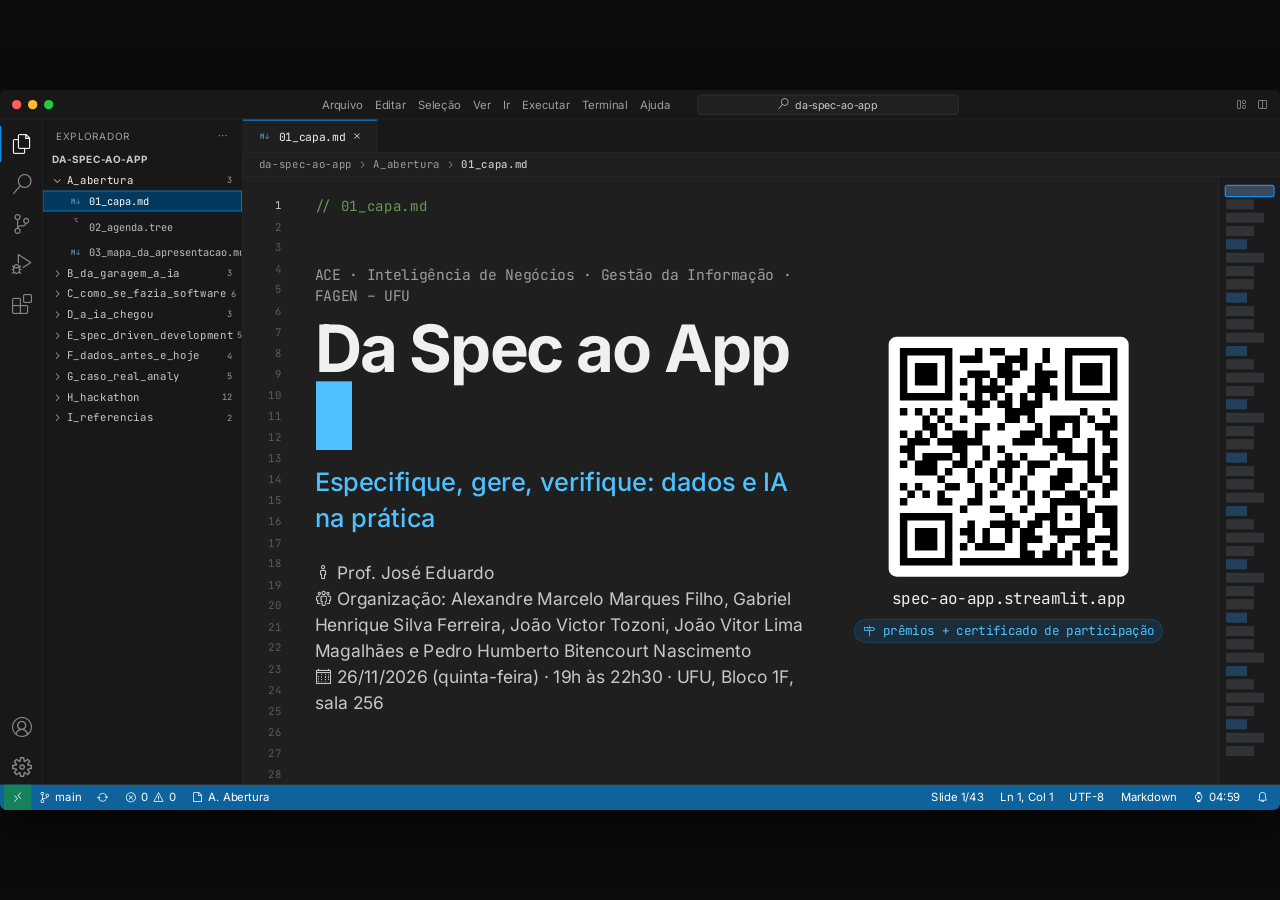
==== commit 3716bd50: "Apresentação ampliada: Linux, métodos (cascata, ágil, TDD, BDD), dados antes e hoje, caso Analy e en" ====
--- a/apresentacao/index.html
+++ b/apresentacao/index.html
@@ -47,7 +47,7 @@
 .tb-right{display:flex;justify-content:flex-end;gap:16px;padding-right:18px;color:var(--mut);font-size:18px}
 
 /* Corpo */
-.main{display:grid;grid-template-columns:64px var(--side) 1fr;min-height:0;transition:grid-template-columns .35s ease}
+.main{display:grid;grid-template-columns:64px var(--side) 1fr;min-height:0;overflow:hidden;transition:grid-template-columns .35s ease}
 .activity{background:var(--bg2);border-right:1px solid var(--line);display:flex;flex-direction:column;align-items:center;gap:6px;padding-top:10px}
 .activity .codicon{font-size:30px;color:#868686;padding:12px 0;width:100%;text-align:center;border-left:2px solid transparent}
 .activity .on{color:var(--fg);border-left-color:var(--blue)}.activity .bottom{margin-top:auto}
@@ -59,12 +59,13 @@
 .tree .file{display:flex;align-items:center;gap:8px;padding:4px 14px 4px 38px;color:#bdbdbd;font-family:var(--mono);font-size:15.5px;white-space:nowrap;overflow:hidden;text-overflow:ellipsis;cursor:pointer;border:1px solid transparent}
 .tree .file:hover{background:#2a2d2e}
 .tree .file.on{background:#04395e;color:#fff;border-color:var(--blue)}
+.tree .sub-pasta.hide{display:none}
 .tree .file.sub{padding-left:58px}
 .ficon{font-size:11px;font-weight:700;width:22px;flex:0 0 22px;text-align:center;border-radius:3px;font-family:var(--mono);line-height:16px}
 .ficon.md{color:#519aba}.ficon.py{color:#f2cc60}.ficon.sh{color:#89e051}.ficon.diff{color:#e37933}.ficon.json{color:#cbcb41}.ficon.tree{color:#a074c4}
 
 /* Editor */
-.editor{display:grid;grid-template-rows:50px 36px 1fr;min-width:0;min-height:0;background:var(--bg)}
+.editor{display:grid;grid-template-rows:50px 36px minmax(0,1fr);min-width:0;min-height:0;background:var(--bg)}
 .tabs{display:flex;background:var(--bg2);border-bottom:1px solid var(--line);overflow:hidden}
 .tab{display:flex;align-items:center;gap:10px;padding:0 22px;font-family:var(--mono);font-size:17px;color:var(--mut);border-right:1px solid var(--line);white-space:nowrap}
 .tab.on{background:var(--bg);color:var(--fg);border-top:2px solid var(--blue);animation:tabIn .3s ease}
@@ -76,8 +77,8 @@
 .gutter{font-family:var(--mono);font-size:16px;color:#5a5a5a;text-align:right;padding:28px 16px 0 0;line-height:31.6px;overflow:hidden;user-select:none}
 .gutter .cur{color:#cccccc}
 .canvas{position:relative;overflow:hidden}
-.minimap{border-left:1px solid var(--line);padding:14px 10px;display:flex;flex-direction:column;gap:5px;position:relative;background:#1b1b1b}
-.minimap i{display:block;height:20px;border-radius:2px;background:linear-gradient(90deg,#3a3d41 0 60%,transparent 60%);opacity:.7;cursor:pointer}
+.minimap{border-left:1px solid var(--line);padding:14px 10px;display:flex;flex-direction:column;gap:5px;overflow:hidden;min-height:0;position:relative;background:#1b1b1b}
+.minimap i{display:block;height:15px;flex:0 0 15px;border-radius:2px;background:linear-gradient(90deg,#3a3d41 0 60%,transparent 60%);opacity:.7;cursor:pointer}
 .minimap i:nth-child(3n){background:linear-gradient(90deg,#3a3d41 0 80%,transparent 80%)}
 .minimap i:nth-child(4n+1){background:linear-gradient(90deg,#264f78 0 45%,transparent 45%)}
 .minimap i.on{outline:2px solid var(--blue);background:#3b4a5a;opacity:1}
@@ -213,6 +214,66 @@
 .impact .q{font-size:104px;font-weight:700;line-height:1.1;letter-spacing:-.02em}
 .impact .sub{font-size:40px;color:var(--fg2);margin-top:40px;font-family:var(--mono)}
 
+/* Corpo do slide: ocupa a altura livre e centraliza o conteúdo */
+.body{flex:1;min-height:0;display:flex;flex-direction:column;justify-content:center}
+.card.tall{display:flex;flex-direction:column;justify-content:center;min-height:300px}
+/* Mapa da apresentação */
+.mapa .card{position:relative;padding:24px 24px 22px}
+.mapa .ltr{font:700 44px var(--mono);color:var(--mut);display:block;margin-bottom:10px;line-height:1}
+.mapa h3{font-size:27px}.mapa p{font-size:22px}
+/* Foto */
+.foto{margin:0}.foto img{display:block;width:100%;border-radius:12px;border:1px solid var(--line2);box-shadow:0 12px 40px #0008}
+.foto figcaption{font:17px var(--mono);color:var(--mut);margin-top:10px;text-align:center}
+/* Equação (1991 × 2026) */
+.eq{display:flex;align-items:center;gap:16px;font-size:28px;flex-wrap:wrap}
+.eq .yr{font:700 36px var(--mono);color:var(--blue2);width:116px}
+.eq .tk{background:var(--bg3);border:1px solid var(--line2);border-radius:10px;padding:14px 22px;white-space:nowrap}
+.eq .op{color:var(--mut);font:700 34px var(--mono)}
+.eq .res{border-color:var(--blue2);color:var(--blue2);font-weight:600;background:#0e8ef01a}
+/* Linha do tempo */
+.timeline{position:relative;display:grid;grid-auto-flow:column;grid-auto-columns:1fr;gap:16px}
+.timeline::before{content:"";position:absolute;left:0;right:0;top:84px;height:4px;border-radius:2px;background:linear-gradient(90deg,var(--line2),var(--blue2))}
+.timeline .ev{position:relative;text-align:center}
+.timeline .yr{font:700 40px var(--mono);color:var(--blue2);height:62px;line-height:62px;white-space:nowrap}
+.timeline .dot{width:26px;height:26px;border-radius:50%;background:var(--bg);border:4px solid var(--blue2);margin:9px auto 24px;position:relative;z-index:1}
+.timeline .ev b{display:block;font-size:28px;line-height:1.2;margin-bottom:8px;color:var(--fg)}
+.timeline .ev span{display:block;font-size:22px;color:var(--fg2);line-height:1.35}
+.timeline .ev.rd .yr{color:var(--red)}.timeline .ev.rd .dot{border-color:var(--red)}
+.timeline .ev.gr .yr{color:var(--green)}.timeline .ev.gr .dot{border-color:var(--green);background:var(--green)}
+/* Escada da cascata */
+.stairs>div{width:440px;background:var(--bg3);border:2px solid var(--line2);border-radius:10px;padding:16px 22px;font-size:27px;margin-left:calc(var(--i,0) * 62px);margin-bottom:12px;display:flex;gap:14px;align-items:center}
+.stairs>div .codicon{color:var(--blue2)}
+.stairs>div.rd{border-color:var(--red);background:#f851491a;width:auto;font-size:24px}.stairs>div.rd .codicon{color:var(--red)}
+/* Valores do manifesto */
+.valores>div{background:var(--bg3);border:1px solid var(--line2);border-left:5px solid var(--blue2);border-radius:10px;padding:18px 24px;margin-bottom:16px;font-size:29px}
+.valores>div:last-child{margin-bottom:0}
+.valores b{color:var(--fg)}.valores span{color:var(--mut)}
+/* Estados do TDD */
+.estado{border:2px solid var(--cor);border-radius:12px;padding:16px 22px;background:color-mix(in srgb,var(--cor) 12%,transparent)}
+.estado b{display:block;font-size:30px;color:var(--cor)}.estado span{font-size:23px;color:var(--fg2)}
+/* Tabela de comparação */
+.cmp{display:grid;border:1px solid var(--line2);border-radius:12px;overflow:hidden;font-size:26px;line-height:1.3}
+.cmp>div{padding:16px 24px;border-top:1px solid var(--line2);background:var(--bg3)}
+.cmp>.hd{font:600 19px var(--mono);letter-spacing:.06em;color:var(--mut);background:var(--bg2);border-top:0}
+.cmp>.hd.rd{color:var(--red)}.cmp>.hd.gr{color:var(--green)}
+.cmp>.k{color:var(--fg2);font:500 22px var(--mono);display:flex;align-items:center}
+/* Diagrama de Venn */
+.venn{position:relative;width:760px;height:500px;margin:0 auto}
+.venn .c{position:absolute;top:0;width:500px;height:500px;border-radius:50%;display:flex;flex-direction:column;justify-content:center;gap:6px;font-size:26px;line-height:1.2}
+.venn .c b{font-size:36px}.venn .c small{font-size:20px;color:var(--fg2);font-family:var(--mono)}.venn .c span{font-size:21px;color:var(--fg2)}
+.venn .c1{left:0;background:#0e8ef026;border:3px solid var(--blue2);padding:0 280px 0 50px}
+.venn .c2{right:0;background:#3fb95026;border:3px solid var(--green);padding:0 50px 0 280px;text-align:right}
+.venn .mid{position:absolute;left:50%;top:250px;transform:translate(-50%,-50%);font:700 110px var(--sans);color:var(--yellow);line-height:1;text-shadow:0 0 30px #f2cc6066}
+/* Referências */
+.refs{font-size:18.5px;line-height:1.45;color:var(--fg2)}
+.refs>div>div{margin-bottom:5px}
+.refs .acc.mono{margin-bottom:6px;font-size:18px}
+/* Explorador: pastas recolhidas fora da seção atual */
+.tree .folder{cursor:pointer}
+.tree .file.hide{display:none}
+.tree .folder.cur{color:var(--fg)}
+.ficon.feature{color:#89e051}
+
 .qr{background:#fff;padding:14px;border-radius:12px;display:inline-block;line-height:0}
 .qr svg{width:100%;height:100%}
 
@@ -234,7 +295,7 @@
   #app,#toasts,#palette,#commit{display:none!important}
   #print{display:block}
   .page{width:1920px;height:1080px;position:relative;display:grid;grid-template-rows:44px 50px 1fr 38px;background:var(--bg);break-after:page;page-break-after:always;overflow:hidden}
-  .page .slide{display:flex!important;position:relative;inset:auto;animation:none}
+  .page .slide{display:flex!important;position:relative;inset:auto;animation:none;padding-left:70px}
   .page .titlebar,.page .tabs,.page .status{display:flex}
   .page .titlebar{display:grid}
   *{-webkit-print-color-adjust:exact;print-color-adjust:exact}
@@ -284,196 +345,492 @@
       <div class="pill" style="margin-top:14px"><i class="codicon codicon-milestone"></i> prêmios + certificado de participação</div>
     </div>
   </div>
-  <aside class="notes">Boa noite! Este é o “Da Spec ao App”, um minicurso seguido de hackathon da ACE de Inteligência de Negócios. Apresente o professor José Eduardo e a equipe organizadora. Peça para todos já abrirem o site pelo QR Code: vamos usá-lo daqui a pouco.</aside>
+  <aside class="notes">Boa noite! Este é o “Da Spec ao App”, um minicurso seguido de hackathon da ACE de Inteligência de Negócios. Apresente o professor José Eduardo e a equipe organizadora. Peça para todos já abrirem o site pelo QR Code: vamos usá-lo mais tarde.</aside>
 </section>
 
 <section class="slide" data-file="02_agenda.tree" data-folder="A_abertura" data-section="A. Abertura" data-time="1 min">
   <div class="s-file">// 02_agenda.tree</div>
   <h1>Agenda da noite</h1>
-  <div class="code stg" style="--step:260ms;font-size:30px;line-height:1.65"><span class="ln"><span class="t">noite_26-11/</span></span><span class="ln">├── <span class="n">19h00</span>  abertura.md</span><span class="ln">├── <span class="n">19h10</span>  apresentacao_sdd.md          <span class="c"># o que vamos ver agora</span></span><span class="ln">├── <span class="n">19h45</span>  <span class="t">hackathon/</span>                   <span class="c"># missão → dados → SPEC → painel</span></span><span class="ln">├── <span class="n">21h45</span>  <span class="t">pitches/</span>                     <span class="c"># até 3 min por equipe</span></span><span class="ln">├── <span class="n">22h15</span>  premiacao.md</span><span class="ln">└── <span class="n">22h30</span>  encerramento</span>
-  </div>
-  <div style="margin-top:22px"><span class="todo">[CONFIRMAR COM A EQUIPE] horários da agenda</span></div>
-  <aside class="notes">Mostre como a noite está organizada: cerca de 35 minutos de apresentação e o restante para o hackathon, pitches e premiação. Reforce que os pitches têm até 3 minutos. (Confirmar os horários com a equipe antes do evento.)</aside>
-</section>
-
-<!-- ===================================================== B. O CENÁRIO -->
-<section class="slide" data-file="03_mercado_pede_agilidade.md" data-folder="B_cenario" data-section="B. O cenário" data-time="1,5 min"
+  <div class="body">
+    <div class="g2" style="grid-template-columns:1.3fr .7fr;align-items:center">
+      <div class="code stg" style="--step:260ms;font-size:26px;line-height:1.85"><span class="ln"><span class="t">noite_26-11/</span></span><span class="ln">├── <span class="n">19h00</span>  abertura.md</span><span class="ln">├── <span class="n">19h10</span>  apresentacao/  <span class="c"># SDD, dados e caso real</span></span><span class="ln">├── <span class="n">20h30</span>  <span class="t">hackathon/</span>     <span class="c"># missão → SPEC → kit</span></span><span class="ln">├── <span class="n">21h40</span>  <span class="t">pitches/</span>       <span class="c"># até 3 min por equipe</span></span><span class="ln">└── <span class="n">22h30</span>  encerramento</span></div>
+      <div class="card stg" style="--d:1700ms">
+        <h3><i class="codicon codicon-target"></i> Você sai daqui sabendo</h3>
+        <ul class="l" style="font-size:25px;margin-top:14px">
+          <li><i class="codicon codicon-check" style="font-size:26px"></i><span>por que a IA amplia quem tem base técnica</span></li>
+          <li><i class="codicon codicon-check" style="font-size:26px"></i><span>o que é <b>Spec-Driven Development</b></span></li>
+          <li><i class="codicon codicon-check" style="font-size:26px"></i><span>como tratar dados e escrever uma spec</span></li>
+          <li style="margin-bottom:0"><i class="codicon codicon-check" style="font-size:26px"></i><span>como um agente transforma isso em painel</span></li>
+        </ul>
+      </div>
+    </div>
+  </div>
+  <aside class="notes">A noite tem duas partes: até as 20h30, a apresentação; depois, o hackathon até 21h40, os pitches e o encerramento às 22h30. Ao final, cada um deve saber por que a IA amplia quem tem base técnica, o que é SDD, como tratar dados e escrever uma spec e como um agente transforma isso em painel.</aside>
+</section>
+
+<section class="slide" data-file="03_mapa_da_apresentacao.md" data-folder="A_abertura" data-section="A. Abertura" data-time="1,5 min">
+  <div class="s-file">// 03_mapa_da_apresentacao.md</div>
+  <h1>O mapa da apresentação</h1>
+  <div class="body">
+    <div class="g4 stg mapa" style="--step:180ms">
+      <div class="card"><span class="ltr">B</span><h3>Da garagem à IA</h3><p>Linux, 1991: o que uma pessoa com conhecimento técnico consegue construir.</p></div>
+      <div class="card"><span class="ltr">C</span><h3>Como se fazia software</h3><p>Cascata, Ágil, TDD e BDD: o que cada um resolveu.</p></div>
+      <div class="card"><span class="ltr">D</span><h3>A IA chegou</h3><p>Uso, confiança e o risco do “vibe coding”.</p></div>
+      <div class="card"><span class="ltr">E</span><h3>Spec-Driven Development</h3><p>A especificação como fonte da verdade.</p></div>
+      <div class="card"><span class="ltr">F</span><h3>Dados: antes e hoje</h3><p>Da planilha ao agente de dados, e por que qualidade importa.</p></div>
+      <div class="card"><span class="ltr">G</span><h3>Caso real: Analy</h3><p>Agentes de dados na Algar e o que aprendemos.</p></div>
+      <div class="card"><span class="ltr">H</span><h3>O hackathon</h3><p>A jornada no site, a entrega do kit e a avaliação.</p></div>
+      <div class="card" style="border-color:var(--blue)"><span class="ltr acc">→</span><h3>Mão na massa</h3><p>Das 20h30 às 21h40, com a organização circulando.</p></div>
+    </div>
+  </div>
+  <aside class="notes">Este é o mapa: vamos começar pela história, com o Linux, passar pelos métodos de desenvolvimento que vieram antes da IA, ver o que muda com a IA e o SDD, como a exploração de dados evoluiu, um caso real da Algar e, por fim, as regras do hackathon. O explorador à esquerda mostra em que pasta estamos. A apresentação leva uns 60 minutos, com espaço para perguntas.</aside>
+</section>
+
+<!-- ===================================================== B. DA GARAGEM À IA -->
+<section class="slide" data-file="04_linux_1991.md" data-folder="B_da_garagem_a_ia" data-section="B. Da garagem à IA" data-time="2 min">
+  <div class="s-file">// 04_linux_1991.md</div>
+  <h1>1991: um estudante e um <span class="acc">PC comum</span></h1>
+  <div class="body">
+    <div class="g2" style="grid-template-columns:.62fr 1.38fr;align-items:center;gap:44px">
+      <figure class="foto stg"><img src="assets/img/linus_torvalds_2003.webp" alt="Linus Torvalds sorrindo, em 2003"><figcaption>Linus Torvalds em 2003 · foto: Alex Dawson, CC BY-SA 2.0</figcaption></figure>
+      <div>
+        <div class="term"><div class="th"><b>comp.os.minix</b><span>25/08/1991 · Usenet</span></div>
+          <div class="tl" style="white-space:pre-wrap;padding-top:14px;font-size:23px"><span class="type" data-delay="500">Hello everybody out there using minix — I'm doing a (free) operating system (just a hobby, won't be big and professional like gnu) for 386(486) AT clones.</span></div></div>
+        <p class="mu" style="font-size:22px;margin:12px 0 22px">“Estou fazendo um sistema operacional (gratuito) — só um hobby, não vai ser grande e profissional como o GNU — para clones AT 386(486).”</p>
+        <ul class="l stg" style="--d:1200ms;--step:300ms;font-size:27px">
+          <li><i class="codicon codicon-mortar-board"></i><span><b>21 anos</b>, estudante de Computação na Universidade de Helsinque.</span></li>
+          <li><i class="codicon codicon-device-desktop"></i><span>Um <b>PC pessoal com processador Intel 386</b>, comprado no início de 1991.</span></li>
+          <li style="margin-bottom:0"><i class="codicon codicon-rocket"></i><span>Setembro de 1991: publica a <b>versão 0.01</b> do Linux.</span></li>
+        </ul>
+      </div>
+    </div>
+  </div>
+  <div class="foot">Mensagem original de L. Torvalds em comp.os.minix (25/08/1991) · Torvalds &amp; Diamond, “Just for Fun” (2001). Foto: Alex Dawson (Flickr), Perth, jan/2003, CC BY-SA 2.0, via Wikimedia Commons (recortada).</div>
+  <aside class="notes">Em agosto de 1991, um estudante de 21 anos da Universidade de Helsinque, Linus Torvalds, escreveu num fórum que estava fazendo um sistema operacional “só como hobby, nada grande e profissional”. Ele tinha um PC comum, com processador 386, comprado no começo daquele ano. Em setembro saiu a versão 0.01 do Linux. Repare: não havia grande empresa nem supercomputador, só uma pessoa com muito conhecimento técnico.</aside>
+</section>
+
+<section class="slide" data-file="05_so_um_hobby.md" data-folder="B_da_garagem_a_ia" data-section="B. Da garagem à IA" data-time="1,5 min">
+  <div class="s-file">// 05_so_um_hobby.md</div>
+  <h1>“Só um hobby”… que virou <span class="acc">infraestrutura do mundo</span></h1>
+  <div class="body">
+    <div class="g3 stg" style="--step:350ms">
+      <div class="card tall"><div class="big">500/500</div><h3 style="margin-top:18px"><i class="codicon codicon-server"></i> Supercomputadores</h3><p>Todos os 500 supercomputadores da lista TOP500 rodam Linux desde novembro de 2017.</p></div>
+      <div class="card tall"><div class="big gr"><i class="codicon codicon-device-mobile" style="font-size:84px;color:var(--green)"></i></div><h3 style="margin-top:18px"><i class="codicon codicon-layers"></i> Android</h3><p>O sistema dos celulares Android é construído sobre o kernel Linux.</p></div>
+      <div class="card tall"><div class="big yl"><i class="codicon codicon-source-control" style="font-size:84px;color:var(--yellow)"></i></div><h3 style="margin-top:18px"><i class="codicon codicon-git-commit"></i> Git (2005)</h3><p>Linus também criou o Git, o controle de versão usado no mundo todo — e imitado por este “editor”.</p></div>
+    </div>
+    <p class="stg" style="--d:1500ms;margin-top:40px;font-size:34px;text-align:center"><span>Ferramenta modesta + <span class="acc">conhecimento técnico profundo</span> = impacto enorme.</span></p>
+  </div>
+  <div class="foot">Fontes: TOP500.org (estatísticas de sistema operacional, listas desde nov/2017) · source.android.com (“Kernel”) · git-scm.com (“A Short History of Git”).</div>
+  <aside class="notes">O hobby virou a base de quase tudo: todos os 500 supercomputadores mais rápidos do mundo rodam Linux desde 2017, o Android é construído sobre o kernel Linux e, de quebra, o Linus criou o Git em 2005, que é o controle de versão que todo mundo usa — inclusive este “editor” que estou usando para apresentar. A ferramenta era modesta; o diferencial era o conhecimento.</aside>
+</section>
+
+<section class="slide" data-file="06_ia_amplia_conhecimento.md" data-folder="B_da_garagem_a_ia" data-section="B. Da garagem à IA" data-time="2 min">
+  <div class="s-file">// 06_ia_amplia_conhecimento.md</div>
+  <h1>Hoje a IA é a nova <span class="acc">alavanca</span></h1>
+  <div class="body">
+    <div class="stg" style="--step:500ms;display:flex;flex-direction:column;gap:22px">
+      <div class="eq"><span class="yr">1991</span><span class="tk">1 pessoa</span><span class="op">+</span><span class="tk">um PC 386</span><span class="op">+</span><span class="tk">conhecimento profundo</span><span class="op">=</span><span class="tk res">Linux</span></div>
+      <div class="eq"><span class="yr">2026</span><span class="tk">1 pessoa</span><span class="op">+</span><span class="tk">IA</span><span class="op">+</span><span class="tk">conhecimento técnico</span><span class="op">=</span><span class="tk res">apps, agentes, painéis</span></div>
+    </div>
+    <div class="g3 stg" style="--d:1400ms;--step:300ms;margin-top:46px">
+      <div class="card"><h3><i class="codicon codicon-zap"></i> A IA acelera</h3><p>Escrever código, montar telas, sugerir consultas e documentar.</p></div>
+      <div class="card"><h3><i class="codicon codicon-person"></i> Continua com você</h3><p>Entender o problema, escolher os dados, definir as regras e conferir.</p></div>
+      <div class="card" style="border-color:var(--red)"><h3><i class="codicon codicon-warning" style="color:var(--red)"></i> Sem base técnica</h3><p>A IA acelera também os erros — e eles saem com cara de certo.</p></div>
+    </div>
+  </div>
+  <aside class="notes">Hoje temos ferramentas de IA que facilitam construir muita coisa: apps, agentes, painéis. Mas a equação continua tendo um termo essencial: o conhecimento técnico adequado. A IA acelera o código, as telas, as consultas; entender o problema, escolher os dados, definir regras e conferir continua sendo nosso trabalho. Sem base técnica, a IA acelera também os erros.</aside>
+</section>
+
+<!-- ===================================================== C. COMO SE FAZIA SOFTWARE -->
+<section class="slide" data-file="07_linha_do_tempo_metodos.md" data-folder="C_como_se_fazia_software" data-section="C. Como se fazia software" data-time="1,5 min">
+  <div class="s-file">// 07_linha_do_tempo_metodos.md</div>
+  <h1>Meio século de <span class="acc">métodos</span> de desenvolvimento</h1>
+  <div class="body">
+    <div class="timeline stg" style="--step:260ms">
+      <div class="ev"><div class="yr">1970</div><div class="dot"></div><b>Cascata</b><span>etapas em sequência (Royce)</span></div>
+      <div class="ev"><div class="yr">2001</div><div class="dot"></div><b>Manifesto Ágil</b><span>17 pessoas, ciclos curtos</span></div>
+      <div class="ev"><div class="yr">2002</div><div class="dot"></div><b>TDD</b><span>o teste antes do código (Kent Beck)</span></div>
+      <div class="ev"><div class="yr">2006</div><div class="dot"></div><b>BDD</b><span>Dado / Quando / Então (Dan North)</span></div>
+      <div class="ev"><div class="yr">2009</div><div class="dot"></div><b>DevOps</b><span>desenvolvimento + operação</span></div>
+      <div class="ev"><div class="yr">2021</div><div class="dot"></div><b>Copilot</b><span>IA sugere código no editor</span></div>
+      <div class="ev rd"><div class="yr">2025</div><div class="dot"></div><b>Vibe coding</b><span>aceitar sem olhar</span></div>
+      <div class="ev gr"><div class="yr">2025</div><div class="dot"></div><b>SDD</b><span>a spec como fonte da verdade</span></div>
+    </div>
+    <p class="stg" style="--d:2400ms;margin-top:54px;font-size:32px;text-align:center"><span>Cada método resolveu um problema do anterior. <span class="acc">O SDD reaproveita o melhor deles.</span></span></p>
+  </div>
+  <div class="foot">Royce (1970) · agilemanifesto.org (2001) · Beck, “TDD: By Example” (2002) · North, “Introducing BDD” (2006) · DevOpsDays Ghent (2009) · GitHub Blog (29/06/2021) · Spec Kit e Kiro (2025).</div>
+  <aside class="notes">Antes da IA, já havia meio século de métodos. Em 1970, a cascata; em 2001, o Manifesto Ágil; logo depois, TDD e BDD; em 2009, DevOps. Em 2021, a IA começa a sugerir código no editor com o Copilot. Em 2025 surgem o vibe coding, o lado arriscado, e o SDD, o lado com método. Cada um resolveu um problema do anterior.</aside>
+</section>
+
+<section class="slide" data-file="08_cascata.md" data-folder="C_como_se_fazia_software" data-section="C. Como se fazia software" data-time="1,5 min">
+  <div class="s-file">// 08_cascata.md</div>
+  <h1>Cascata (1970): cada etapa <span class="acc">espera a anterior</span></h1>
+  <div class="body">
+    <div class="g2" style="grid-template-columns:1.05fr .95fr;align-items:center;gap:44px">
+      <div class="stairs stg" style="--step:300ms">
+        <div><i class="codicon codicon-list-unordered"></i> Requisitos</div>
+        <div><i class="codicon codicon-symbol-structure"></i> Projeto</div>
+        <div><i class="codicon codicon-code"></i> Implementação</div>
+        <div><i class="codicon codicon-beaker"></i> Testes</div>
+        <div class="rd"><i class="codicon codicon-bug"></i> Erro de requisito descoberto aqui</div>
+      </div>
+      <div class="stg" style="--d:1700ms;--step:400ms">
+        <div class="card"><h3><i class="codicon codicon-quote"></i> O próprio Royce avisou</h3><p style="font-size:27px">“Acredito no conceito, mas a implementação descrita acima é arriscada e convida ao fracasso.”</p><p class="mu" style="font-size:20px;margin-top:10px">W. W. Royce, 1970 (tradução livre)</p></div>
+        <p style="margin-top:28px">Quanto mais tarde o erro aparece, <span class="rd">mais caro</span> é corrigir.</p>
+      </div>
+    </div>
+  </div>
+  <div class="foot">Royce, W. W. “Managing the Development of Large Software Systems”. IEEE WESCON, 1970. O nome “cascata” se popularizou depois. Etapas simplificadas.</div>
+  <aside class="notes">Na cascata, cada etapa espera a anterior terminar: requisitos, projeto, implementação, testes. O problema é que um erro de entendimento do pedido só aparece lá no fim. Curiosidade: o artigo de Royce, de 1970, já avisava que fazer tudo em sequência “é arriscado e convida ao fracasso”. O nome “cascata” veio depois.</aside>
+</section>
+
+<section class="slide" data-file="09_manifesto_agil.md" data-folder="C_como_se_fazia_software" data-section="C. Como se fazia software" data-time="1,5 min">
+  <div class="s-file">// 09_manifesto_agil.md</div>
+  <h1>Manifesto Ágil (2001): <span class="acc">ciclos curtos</span></h1>
+  <div class="body">
+    <div class="g2" style="grid-template-columns:1.25fr .75fr;align-items:center;gap:40px">
+      <div class="valores stg" style="--step:350ms">
+        <div><b>Indivíduos e interações</b> <span>mais que processos e ferramentas</span></div>
+        <div><b>Software em funcionamento</b> <span>mais que documentação abrangente</span></div>
+        <div><b>Colaboração com o cliente</b> <span>mais que negociação de contratos</span></div>
+        <div><b>Responder a mudanças</b> <span>mais que seguir um plano</span></div>
+      </div>
+      <div class="stg" style="--d:1700ms">
+        <div class="card"><h3><i class="codicon codicon-info"></i> Atenção</h3><p>O manifesto não diz “sem documentação”: “mesmo havendo valor nos itens à direita, valorizamos mais os itens à esquerda.”</p></div>
+      </div>
+    </div>
+  </div>
+  <div class="foot">Manifesto para Desenvolvimento Ágil de Software (Snowbird, fev/2001) — tradução oficial em agilemanifesto.org/iso/ptbr.</div>
+  <aside class="notes">Em 2001, 17 desenvolvedores se reuniram em Snowbird, nos Estados Unidos, e escreveram o Manifesto Ágil: entregar em ciclos curtos, conversar com o cliente e aceitar mudanças. Um mal-entendido comum é achar que ágil significa “sem documentação”. O texto diz que os itens da direita têm valor; só valorizamos mais os da esquerda. O SDD aproveita isso: a spec é curta e muda junto com o pedido.</aside>
+</section>
+
+<section class="slide" data-file="10_tdd.py" data-folder="C_como_se_fazia_software" data-section="C. Como se fazia software" data-time="2 min">
+  <div class="s-file">// 10_tdd.py</div>
+  <h1>TDD (2002): o <span class="acc">teste nasce antes</span> do código</h1>
+  <div class="body">
+    <div class="g2" style="grid-template-columns:1.3fr .7fr;align-items:center;gap:34px">
+      <div class="code stg" style="--step:420ms;font-size:23px"><span class="ln c"># 1. VERMELHO: escreva o teste primeiro</span><span class="ln"><span class="k">def</span> <span class="f">test_taxa_churn</span>():</span><span class="ln">    <span class="v">df</span> = <span class="v">pd</span>.<span class="f">DataFrame</span>({<span class="s">"Churn"</span>: [<span class="n">1</span>, <span class="n">0</span>, <span class="n">0</span>, <span class="n">1</span>]})</span><span class="ln">    <span class="k">assert</span> <span class="f">taxa_churn</span>(<span class="v">df</span>) == <span class="n">0.5</span>   <span class="rd"># ✗ ainda não existe</span></span><span class="ln"> </span><span class="ln c"># 2. VERDE: o mínimo para passar</span><span class="ln"><span class="k">def</span> <span class="f">taxa_churn</span>(<span class="v">df</span>):</span><span class="ln">    <span class="k">return</span> <span class="v">df</span>[<span class="s">"Churn"</span>].<span class="f">mean</span>()   <span class="gr"># ✓ passou</span></span><span class="ln"> </span><span class="ln c"># 3. REFATORAR: melhore sem quebrar o teste</span></div>
+      <div class="stg" style="--d:1800ms;--step:300ms;display:flex;flex-direction:column;gap:16px">
+        <div class="estado" style="--cor:var(--red)"><b>Vermelho</b><span>um teste que falha</span></div>
+        <div class="estado" style="--cor:var(--green)"><b>Verde</b><span>código que passa</span></div>
+        <div class="estado" style="--cor:var(--blue2)"><b>Refatorar</b><span>melhorar com segurança</span></div>
+      </div>
+    </div>
+    <p class="stg" style="--d:2900ms;margin-top:34px"><span><i class="codicon codicon-beaker acc"></i> O site do hackathon tem <b>272 testes automatizados</b> — inclusive um que garante que nenhum bloco foi “corrigido”.</span></p>
+  </div>
+  <div class="foot">Beck, K. “Test-Driven Development: By Example”. Addison-Wesley, 2002 · Fowler, M. “TestDrivenDevelopment”, martinfowler.com/bliki.</div>
+  <aside class="notes">No TDD, popularizado por Kent Beck, o teste vem antes do código. Primeiro escrevemos um teste que falha, o vermelho; depois o mínimo de código para ele passar, o verde; e então melhoramos o código sem quebrar o teste. A ideia que o SDD herda é: o critério de “pronto” existe antes da implementação. O site que vocês vão usar tem 272 testes automatizados.</aside>
+</section>
+
+<section class="slide" data-file="11_bdd.feature" data-folder="C_como_se_fazia_software" data-section="C. Como se fazia software" data-time="1,5 min">
+  <div class="s-file">// 11_bdd.feature</div>
+  <h1>BDD (2006): comportamento em <span class="acc">linguagem de negócio</span></h1>
+  <div class="body">
+    <div class="g2" style="grid-template-columns:1.2fr .8fr;align-items:center;gap:34px">
+      <div class="code stg" style="--step:330ms;font-size:25px"><span class="ln c"># language: pt</span><span class="ln"><span class="h">Funcionalidade:</span> Painel de cancelamentos</span><span class="ln">  <span class="h">Cenário:</span> taxa geral sem filtros</span><span class="ln">    <span class="p">Dado</span> a base <span class="s">dados_tratados.csv</span></span><span class="ln">    <span class="p">E</span> nenhum filtro selecionado</span><span class="ln">    <span class="p">Quando</span> o painel abre</span><span class="ln">    <span class="p">Então</span> a taxa geral exibida é <span class="n">26,5%</span></span></div>
+      <div class="stg" style="--d:2600ms;--step:350ms">
+        <div class="mono mu" style="font-size:20px;margin-bottom:10px">NA SUA SPEC · CRITÉRIO DE ACEITAÇÃO</div>
+        <div class="card" style="border-color:var(--green)"><p style="font-size:26px;color:var(--fg)">“Sem filtros, o painel mostra a taxa geral calculada do CSV.”</p></div>
+        <p style="margin-top:22px;font-size:26px;color:var(--fg2)">Quem lê: a área de negócio, o desenvolvedor e, agora, <span class="acc">o agente de IA</span>.</p>
+      </div>
+    </div>
+  </div>
+  <div class="foot">North, D. “Introducing BDD”. Better Software, mar/2006 · Fowler, M. “GivenWhenThen”, martinfowler.com/bliki. 26,5% = taxa real da base Telco do hackathon.</div>
+  <aside class="notes">O BDD, proposto por Dan North em 2006, escreve o comportamento esperado em frases de negócio: Dado, Quando, Então. Qualquer pessoa da área cliente consegue ler e dizer se está certo. É exatamente o espírito dos critérios de aceitação da SPEC de vocês. A diferença é que, agora, quem também lê é o agente de IA.</aside>
+</section>
+
+<section class="slide" data-file="12_o_que_o_sdd_herda.md" data-folder="C_como_se_fazia_software" data-section="C. Como se fazia software" data-time="1,5 min">
+  <div class="s-file">// 12_o_que_o_sdd_herda.md</div>
+  <h1>O que o SDD <span class="acc">herda</span> de cada método</h1>
+  <div class="body">
+    <div class="cmp stg" style="--step:120ms;grid-template-columns:.55fr 1fr 1.25fr">
+      <div class="hd">MÉTODO</div><div class="hd">IDEIA</div><div class="hd">NA SPEC DO HACKATHON</div>
+      <div class="k">Cascata</div><div>pensar antes de construir</div><div>contexto, escopo e dados antes do código</div>
+      <div class="k">Ágil</div><div>mudança é normal</div><div>mudou o pedido? edite a spec e gere de novo</div>
+      <div class="k">TDD</div><div>“pronto” definido antes</div><div>critérios de aceitação verificáveis</div>
+      <div class="k">BDD</div><div>linguagem de negócio</div><div>regras e critérios em português claro</div>
+      <div class="k acc">Novo</div><div class="acc">quem lê é um agente</div><div class="acc">nada pode ficar implícito</div>
+    </div>
+  </div>
+  <aside class="notes">O SDD não surgiu do nada. Da cascata, herda o pensar antes de construir; do ágil, a ideia de que mudar é normal; do TDD, definir o “pronto” antes; do BDD, escrever em linguagem de negócio. O que é novo: quem lê a especificação é um agente de IA, que não tem o contexto da empresa. Por isso nada pode ficar implícito.</aside>
+</section>
+
+<!-- ===================================================== D. A IA CHEGOU -->
+<section class="slide" data-file="13_mercado_pede_agilidade.md" data-folder="D_a_ia_chegou" data-section="D. A IA chegou" data-time="1,5 min"
   data-notify="A área comercial abriu mais 3 pedidos de painel." data-notify-delay="2600">
-  <div class="s-file">// 03_mercado_pede_agilidade.md</div>
+  <div class="s-file">// 13_mercado_pede_agilidade.md</div>
   <h1>O mercado pede <span class="acc">agilidade</span></h1>
-  <div class="g2" style="grid-template-columns:1fr 1.05fr">
-    <ul class="l stg" style="--step:420ms">
-      <li><i class="codicon codicon-zap"></i><span>A área de negócio quer o painel “para ontem”.</span></li>
-      <li><i class="codicon codicon-history"></i><span>Os pedidos de dados chegam mais rápido do que o time consegue entregar.</span></li>
-      <li><i class="codicon codicon-question"></i><span>Cada pedido passa por entender, tratar dados, construir e conferir.</span></li>
-    </ul>
-    <div class="card stg" style="--step:330ms;--d:500ms;padding:20px 24px">
-      <div class="mono mu" style="font-size:19px;margin-bottom:6px">BACKLOG · área de dados</div>
-      <div class="mono" style="font-size:22px;padding:9px 0;border-bottom:1px solid var(--line2)"><span class="rd">●</span> Painel de cancelamentos por região</div>
-      <div class="mono" style="font-size:22px;padding:9px 0;border-bottom:1px solid var(--line2)"><span class="rd">●</span> Indicadores de vendas para a diretoria</div>
-      <div class="mono" style="font-size:22px;padding:9px 0;border-bottom:1px solid var(--line2)"><span class="yl">●</span> Relatório de estoque semanal</div>
-      <div class="mono" style="font-size:22px;padding:9px 0;border-bottom:1px solid var(--line2)"><span class="yl">●</span> Taxa de faltas por unidade</div>
-      <div class="mono" style="font-size:22px;padding:9px 0"><span class="mu">●</span> … e mais pedidos chegando</div>
+  <div class="body">
+    <div class="g2" style="grid-template-columns:1fr 1.05fr;align-items:center">
+      <ul class="l stg" style="--step:420ms">
+        <li><i class="codicon codicon-zap"></i><span>A área de negócio quer o painel “para ontem”.</span></li>
+        <li><i class="codicon codicon-history"></i><span>Os pedidos de dados chegam mais rápido do que o time consegue entregar.</span></li>
+        <li style="margin-bottom:0"><i class="codicon codicon-question"></i><span>Cada pedido passa por entender, tratar dados, construir e conferir.</span></li>
+      </ul>
+      <div class="card stg" style="--step:330ms;--d:500ms;padding:20px 24px">
+        <div class="mono mu" style="font-size:19px;margin-bottom:6px">BACKLOG · área de dados</div>
+        <div class="mono" style="font-size:22px;padding:11px 0;border-bottom:1px solid var(--line2)"><span class="rd">●</span> Painel de cancelamentos por região</div>
+        <div class="mono" style="font-size:22px;padding:11px 0;border-bottom:1px solid var(--line2)"><span class="rd">●</span> Indicadores de vendas para a diretoria</div>
+        <div class="mono" style="font-size:22px;padding:11px 0;border-bottom:1px solid var(--line2)"><span class="yl">●</span> Relatório de estoque semanal</div>
+        <div class="mono" style="font-size:22px;padding:11px 0;border-bottom:1px solid var(--line2)"><span class="yl">●</span> Taxa de faltas por unidade</div>
+        <div class="mono" style="font-size:22px;padding:11px 0"><span class="mu">●</span> … e mais pedidos chegando</div>
+      </div>
     </div>
   </div>
   <aside class="notes">Quem trabalha com dados conhece o cenário: a área de negócio quer o painel para ontem e a fila de pedidos só cresce. Cada pedido exige entender o problema, tratar os dados, construir e conferir. A pergunta da noite é: como entregar mais rápido sem entregar errado?</aside>
 </section>
 
-<section class="slide" data-file="04_ia_no_desenvolvimento.md" data-folder="B_cenario" data-section="B. O cenário" data-time="1,5 min">
-  <div class="s-file">// 04_ia_no_desenvolvimento.md</div>
+<section class="slide" data-file="14_ia_no_desenvolvimento.md" data-folder="D_a_ia_chegou" data-section="D. A IA chegou" data-time="1,5 min">
+  <div class="s-file">// 14_ia_no_desenvolvimento.md</div>
   <h1>A IA chegou ao desenvolvimento</h1>
-  <div class="g4 stg" style="--step:300ms">
-    <div class="card"><div class="big" data-count="66">66%</div><p style="margin-top:14px">usam assistentes ou agentes de código</p></div>
-    <div class="card"><div class="big" data-count="26">26%</div><p style="margin-top:14px">já usam fluxos automatizados com agentes</p></div>
-    <div class="card"><div class="big gr" data-count="48">48%</div><p style="margin-top:14px">confiam na resposta da IA quando conseguem verificá-la</p></div>
-    <div class="card"><div class="big yl" data-count="6.6" data-dec="1">6,6%</div><p style="margin-top:14px">confiam nela para decisões importantes</p></div>
-  </div>
-  <p style="margin-top:40px;font-size:34px">Usar IA virou rotina. <span class="acc">Confiar exige poder conferir.</span></p>
+  <div class="body">
+    <div class="g4 stg" style="--step:300ms">
+      <div class="card tall"><div class="big" data-count="66">66%</div><p style="margin-top:18px">usam assistentes ou agentes de código</p></div>
+      <div class="card tall"><div class="big" data-count="26">26%</div><p style="margin-top:18px">já usam fluxos automatizados com agentes</p></div>
+      <div class="card tall"><div class="big gr" data-count="48">48%</div><p style="margin-top:18px">confiam na resposta da IA quando conseguem verificá-la</p></div>
+      <div class="card tall"><div class="big yl" data-count="6.6" data-dec="1">6,6%</div><p style="margin-top:18px">confiam nela para decisões importantes</p></div>
+    </div>
+    <p style="margin-top:46px;font-size:36px;text-align:center">Usar IA virou rotina. <span class="acc">Confiar exige poder conferir.</span></p>
+  </div>
   <div class="foot">Fonte: Stack Overflow Developer Survey 2026 — seção “AI” (survey.stackoverflow.co/2026/ai), resultados publicados em 06/10/2026.</div>
   <aside class="notes">Segundo a pesquisa da Stack Overflow de 2026, dois em cada três desenvolvedores já usam assistentes ou agentes de código. Mas repare na confiança: quase metade confia quando consegue verificar, e só 6,6% confiam para decisões importantes. Guardem essa ideia: verificar é o que torna a IA útil.</aside>
 </section>
 
-<section class="slide" data-file="05_vibe_coding.diff" data-folder="B_cenario" data-section="B. O cenário" data-time="2 min"
+<section class="slide" data-file="15_vibe_coding.diff" data-folder="D_a_ia_chegou" data-section="D. A IA chegou" data-time="2 min"
   data-notify="O app parece pronto… mas quem conferiu os números?" data-notify-delay="4200">
-  <div class="s-file">// 05_vibe_coding.diff</div>
+  <div class="s-file">// 15_vibe_coding.diff</div>
   <h1>O problema: <span class="rd">“vibe coding”</span></h1>
-  <div class="g2" style="grid-template-columns:.85fr 1.15fr">
-    <div>
-      <div class="mono mu" style="font-size:20px;margin-bottom:10px">PEDIDO VAGO</div>
-      <div class="term"><div class="th"><b>CHAT</b></div><div class="tl" style="white-space:pre-wrap;padding-top:14px"><span class="pr">&gt;</span> <span class="type" data-delay="300">faz um dashboard bonito de churn com esse csv</span></div></div>
-      <p style="margin-top:26px;font-size:28px">Termo popularizado em 2025: aceitar o código gerado sem olhar o que ele faz.</p>
-    </div>
-    <div>
-      <div class="mono mu" style="font-size:20px;margin-bottom:10px">RESULTADO QUE “PARECE CERTO”</div>
-      <div class="code stg" style="--d:1700ms;--step:380ms;font-size:23px"><span class="ln"><span class="v">taxa_churn</span> = <span class="sq">73,5%</span>        <span class="c"># contou quem NÃO cancelou</span></span><span class="ln"><span class="f">grafico</span>(<span class="s sq">"receita_anual"</span>)  <span class="c"># coluna que não existe</span></span><span class="ln"><span class="f">filtro</span>(<span class="s sq">"regiao"</span>)          <span class="c"># inventou um filtro</span></span><span class="ln"><span class="v">vazios</span> → <span class="sq">média</span>           <span class="c"># regra que ninguém pediu</span></span></div>
-      <div class="card stg" style="--d:3400ms;margin-top:18px;padding:16px 22px;font-size:22px;font-family:var(--mono)"><div><span class="rd">✕ 4 problemas</span> <span class="mu">— nenhum aparece na tela bonita</span></div></div>
+  <div class="body">
+    <div class="g2" style="grid-template-columns:.85fr 1.15fr;align-items:center">
+      <div>
+        <div class="mono mu" style="font-size:20px;margin-bottom:10px">PEDIDO VAGO</div>
+        <div class="term"><div class="th"><b>CHAT</b></div><div class="tl" style="white-space:pre-wrap;padding-top:14px"><span class="pr">&gt;</span> <span class="type" data-delay="300">faz um dashboard bonito de churn com esse csv</span></div></div>
+        <p style="margin-top:26px;font-size:28px">Termo popularizado em 2025: aceitar o código gerado sem olhar o que ele faz.</p>
+      </div>
+      <div>
+        <div class="mono mu" style="font-size:20px;margin-bottom:10px">RESULTADO QUE “PARECE CERTO”</div>
+        <div class="code stg" style="--d:1700ms;--step:380ms;font-size:23px"><span class="ln"><span class="v">taxa_churn</span> = <span class="sq">73,5%</span>        <span class="c"># contou quem NÃO cancelou</span></span><span class="ln"><span class="f">grafico</span>(<span class="s sq">"receita_anual"</span>)  <span class="c"># coluna que não existe</span></span><span class="ln"><span class="f">filtro</span>(<span class="s sq">"regiao"</span>)          <span class="c"># inventou um filtro</span></span><span class="ln"><span class="v">vazios</span> → <span class="sq">média</span>           <span class="c"># regra que ninguém pediu</span></span></div>
+        <div class="card stg" style="--d:3400ms;margin-top:18px;padding:16px 22px;font-size:22px;font-family:var(--mono)"><div><span class="rd">✕ 4 problemas</span> <span class="mu">— nenhum aparece na tela bonita</span></div></div>
+      </div>
     </div>
   </div>
   <div class="foot">“Vibe coding”: termo cunhado por Andrej Karpathy em fev/2025 (MIT Technology Review, 16/04/2025; IBM, “What is vibe coding?”). Exemplo da direita ilustrativo.</div>
-  <aside class="notes">Vibe coding é pedir algo vago e aceitar o que vier, sem olhar o código. O resultado parece certo, mas a taxa pode estar invertida, o gráfico usa uma coluna que não existe e o agente inventa regras. O app bonito esconde os erros. O exemplo à direita é ilustrativo.</aside>
-</section>
-
-<!-- ===================================================== C. SDD E SPECS -->
-<section class="slide" data-file="06_o_que_e_sdd.md" data-folder="C_sdd" data-section="C. SDD e specs" data-time="1,5 min">
-  <div class="s-file">// 06_o_que_e_sdd.md</div>
+  <aside class="notes">Vibe coding é pedir algo vago e aceitar o que vier, sem olhar o código. O resultado parece certo, mas a taxa pode estar invertida, o gráfico usa uma coluna que não existe e o agente inventa regras. O app bonito esconde os erros. É a IA sem o conhecimento técnico do slide do Linux. O exemplo à direita é ilustrativo.</aside>
+</section>
+
+<!-- ===================================================== E. SDD -->
+<section class="slide" data-file="16_o_que_e_sdd.md" data-folder="E_spec_driven_development" data-section="E. Spec-Driven Development" data-time="1,5 min">
+  <div class="s-file">// 16_o_que_e_sdd.md</div>
   <h1>Spec-Driven Development <span class="mu" style="font-weight:500">(SDD)</span></h1>
-  <div class="g2" style="grid-template-columns:1fr 1fr;align-items:center">
-    <div>
-      <p style="font-size:36px;line-height:1.35">A <span class="acc">especificação</span> é a fonte da verdade.<br>O código é <span class="yl">consequência</span>.</p>
-      <p style="margin-top:28px;color:var(--fg2)">Em vez de “pedir para a IA”: especificar, gerar e verificar — e voltar para a spec quando algo muda.</p>
-    </div>
-    <div class="cycle">
-      <div class="ring"></div><div class="spin"></div>
-      <div class="node" style="--i:0;left:165px;top:0">Especificar<small>SPEC.md</small></div>
-      <div class="node" style="--i:1;right:0;top:245px">Planejar<small>tarefas</small></div>
-      <div class="node" style="--i:2;left:165px;bottom:0">Gerar<small>agente de código</small></div>
-      <div class="node" style="--i:3;left:0;top:245px">Verificar<small>critérios</small></div>
+  <div class="body">
+    <div class="g2" style="grid-template-columns:1fr 1fr;align-items:center">
+      <div>
+        <p style="font-size:38px;line-height:1.35">A <span class="acc">especificação</span> é a fonte da verdade.<br>O código é <span class="yl">consequência</span>.</p>
+        <p style="margin-top:28px;color:var(--fg2)">Em vez de “pedir para a IA”: especificar, gerar e verificar — e voltar para a spec quando algo muda.</p>
+      </div>
+      <div class="cycle">
+        <div class="ring"></div><div class="spin"></div>
+        <div class="node" style="--i:0;left:165px;top:0">Especificar<small>SPEC.md</small></div>
+        <div class="node" style="--i:1;right:0;top:245px">Planejar<small>tarefas</small></div>
+        <div class="node" style="--i:2;left:165px;bottom:0">Gerar<small>agente de código</small></div>
+        <div class="node" style="--i:3;left:0;top:245px">Verificar<small>critérios</small></div>
+      </div>
     </div>
   </div>
   <aside class="notes">No Spec-Driven Development, a especificação vem primeiro e é a fonte da verdade. O agente planeja e gera o código a partir dela, e nós verificamos com critérios claros. Se algo muda, mudamos a spec e geramos de novo: o ciclo gira.</aside>
 </section>
 
-<section class="slide" data-file="07_anatomia_da_spec.md" data-folder="C_sdd" data-section="C. SDD e specs" data-time="1,5 min">
-  <div class="s-file">// 07_anatomia_da_spec.md</div>
+<section class="slide" data-file="17_anatomia_da_spec.md" data-folder="E_spec_driven_development" data-section="E. Spec-Driven Development" data-time="1,5 min">
+  <div class="s-file">// 17_anatomia_da_spec.md</div>
   <h1>Anatomia de uma boa spec</h1>
-  <div class="g2" style="grid-template-columns:1.25fr .75fr">
-    <div class="code stg" style="--step:330ms;font-size:25px"><span class="ln"><span class="h"># SPEC — Painel de Cancelamentos</span></span><span class="ln"><span class="h">## 1. Contexto e problema</span>  <span class="c">por que existe</span></span><span class="ln"><span class="h">## 2. Usuário</span>              <span class="c">quem vai usar</span></span><span class="ln"><span class="h">## 3. Escopo</span>               <span class="c">entra × fica de fora</span></span><span class="ln"><span class="h">## 4. Dados</span>                <span class="c">dicionário de colunas</span></span><span class="ln"><span class="h">## 5. Regras de negócio</span>    <span class="c">fórmulas e definições</span></span><span class="ln"><span class="h">## 6. Restrições</span>           <span class="c">o que não pode fazer</span></span><span class="ln"><span class="h">## 7. Critérios de aceitação</span> <span class="c">como conferir</span></span></div>
-    <div class="stg" style="--d:2800ms">
-      <div class="card"><h3><i class="codicon codicon-lightbulb"></i> Dica</h3><p>Escreva para alguém que não conhece o seu negócio: o agente só sabe o que estiver no arquivo.</p></div>
-    </div>
-  </div>
-  <aside class="notes">Uma boa spec tem sete partes: contexto e problema, usuário, escopo com o que fica de fora, dicionário de dados, regras de negócio, restrições e critérios de aceitação. É exatamente a estrutura que vocês vão montar no site hoje. Escrevam pensando em alguém que não conhece o negócio.</aside>
-</section>
-
-<section class="slide" data-file="08_spec_reduz_alucinacao.md" data-folder="C_sdd" data-section="C. SDD e specs" data-time="1,5 min">
-  <div class="s-file">// 08_spec_reduz_alucinacao.md</div>
+  <div class="body">
+    <div class="g2" style="grid-template-columns:1.25fr .75fr;align-items:center">
+      <div class="code stg" style="--step:330ms;font-size:25px;line-height:1.75"><span class="ln"><span class="h"># SPEC — Painel de Cancelamentos</span></span><span class="ln"><span class="h">## 1. Contexto e problema</span>  <span class="c">por que existe</span></span><span class="ln"><span class="h">## 2. Usuário</span>              <span class="c">quem vai usar</span></span><span class="ln"><span class="h">## 3. Escopo</span>               <span class="c">entra × fica de fora</span></span><span class="ln"><span class="h">## 4. Dados</span>                <span class="c">dicionário de colunas</span></span><span class="ln"><span class="h">## 5. Regras de negócio</span>    <span class="c">fórmulas e definições</span></span><span class="ln"><span class="h">## 6. Restrições</span>           <span class="c">o que não pode fazer</span></span><span class="ln"><span class="h">## 7. Critérios de aceitação</span> <span class="c">como conferir</span></span></div>
+      <div class="stg" style="--d:2800ms;--step:350ms;display:flex;flex-direction:column;gap:20px">
+        <div class="card"><h3><i class="codicon codicon-lightbulb"></i> Escreva para um estranho</h3><p>O agente só sabe o que estiver no arquivo.</p></div>
+        <div class="card"><h3><i class="codicon codicon-dash"></i> Diga o que fica de fora</h3><p>Escopo fechado evita funcionalidade inventada.</p></div>
+      </div>
+    </div>
+  </div>
+  <aside class="notes">Uma boa spec tem sete partes: contexto e problema, usuário, escopo com o que fica de fora, dicionário de dados, regras de negócio, restrições e critérios de aceitação. É a estrutura que vocês vão montar no site hoje. Escrevam pensando em alguém que não conhece o negócio, e digam também o que não entra.</aside>
+</section>
+
+<section class="slide" data-file="18_spec_reduz_alucinacao.md" data-folder="E_spec_driven_development" data-section="E. Spec-Driven Development" data-time="1,5 min">
+  <div class="s-file">// 18_spec_reduz_alucinacao.md</div>
   <h1>Cada seção fecha uma porta para a <span class="rd">invenção</span></h1>
-  <div class="g2" style="grid-template-columns:1fr 1fr">
-    <ul class="l stg" style="--step:360ms;font-size:28px">
-      <li><i class="codicon codicon-lock"></i><span><b>Escopo</b> → não cria funcionalidade extra</span></li>
-      <li><i class="codicon codicon-lock"></i><span><b>Dados</b> → não inventa coluna</span></li>
-      <li><i class="codicon codicon-lock"></i><span><b>Regras</b> → não inventa fórmula</span></li>
-      <li><i class="codicon codicon-lock"></i><span><b>Critérios</b> → dá para conferir o resultado</span></li>
-    </ul>
-    <div class="stg" style="--d:1600ms">
-      <div class="mono mu" style="font-size:20px;margin-bottom:10px">REGRA ESCRITA NA SPEC</div>
-      <div class="code" style="font-size:26px"><span class="v">taxa de churn</span> =
+  <div class="body">
+    <div class="g2" style="grid-template-columns:1fr 1fr;align-items:center">
+      <ul class="l stg" style="--step:360ms">
+        <li><i class="codicon codicon-lock"></i><span><b>Escopo</b> → não cria funcionalidade extra</span></li>
+        <li><i class="codicon codicon-lock"></i><span><b>Dados</b> → não inventa coluna</span></li>
+        <li><i class="codicon codicon-lock"></i><span><b>Regras</b> → não inventa fórmula</span></li>
+        <li style="margin-bottom:0"><i class="codicon codicon-lock"></i><span><b>Critérios</b> → dá para conferir o resultado</span></li>
+      </ul>
+      <div class="stg" style="--d:1600ms">
+        <div class="mono mu" style="font-size:20px;margin-bottom:10px">REGRA ESCRITA NA SPEC</div>
+        <div class="code" style="font-size:26px"><span class="v">taxa de churn</span> =
     clientes com <span class="v">Churn</span> = <span class="n">1</span>
     ÷ total de clientes do filtro</div>
-      <p style="margin-top:20px;font-size:27px;color:var(--fg2)">Sem essa linha, o agente escolhe sozinho como calcular.</p>
+        <p style="margin-top:20px;font-size:27px;color:var(--fg2)">Sem essa linha, o agente escolhe sozinho como calcular.</p>
+      </div>
     </div>
   </div>
   <aside class="notes">Alucinação é quando a IA preenche lacunas inventando. Cada seção da spec fecha uma dessas lacunas: escopo, dados, regras, critérios. Por exemplo, escrever a fórmula da taxa de churn impede que o agente escolha sozinho como calcular.</aside>
 </section>
 
-<section class="slide" data-file="09_criterio_de_aceitacao.diff" data-folder="C_sdd" data-section="C. SDD e specs" data-time="1 min">
-  <div class="s-file">// 09_criterio_de_aceitacao.diff</div>
+<section class="slide" data-file="19_criterio_de_aceitacao.diff" data-folder="E_spec_driven_development" data-section="E. Spec-Driven Development" data-time="1 min">
+  <div class="s-file">// 19_criterio_de_aceitacao.diff</div>
   <h1>Critério de aceitação: dá para conferir?</h1>
-  <div class="code diff stg" style="--step:500ms;font-size:28px;white-space:pre-wrap"><span class="ln del">O painel deve ficar bonito e intuitivo</span><span class="ln add">Sem filtros, o painel mostra a taxa geral calculada do CSV</span><span class="ln del">Os gráficos devem carregar rápido</span><span class="ln add">Ao filtrar por contrato, todos os gráficos se atualizam</span><span class="ln del">Mostrar os clientes importantes</span><span class="ln add">A lista mostra customerID, contrato e mensalidade, do maior para o menor</span></div>
-  <p style="margin-top:28px;font-size:32px">Verificável = alguém consegue responder <span class="gr">sim</span> ou <span class="rd">não</span>.</p>
-  <aside class="notes">Um critério de aceitação bom é aquele que dá para conferir com sim ou não. “Ficar bonito” não é verificável; “sem filtros, o painel mostra a taxa geral calculada do CSV” é. Na hora de avaliar o trabalho do agente, são esses critérios que vocês vão checar.</aside>
-</section>
-
-<section class="slide" data-file="10_sdd_no_mercado.md" data-folder="C_sdd" data-section="C. SDD e specs" data-time="1,5 min">
-  <div class="s-file">// 10_sdd_no_mercado.md</div>
+  <div class="body">
+    <div class="code diff stg" style="--step:500ms;font-size:28px;white-space:pre-wrap;line-height:1.75"><span class="ln del">O painel deve ficar bonito e intuitivo</span><span class="ln add">Sem filtros, o painel mostra a taxa geral calculada do CSV</span><span class="ln del">Os gráficos devem carregar rápido</span><span class="ln add">Ao filtrar por contrato, todos os gráficos se atualizam</span><span class="ln del">Mostrar os clientes importantes</span><span class="ln add">A lista mostra customerID, contrato e mensalidade, do maior para o menor</span></div>
+    <p style="margin-top:34px;font-size:34px;text-align:center">Verificável = alguém consegue responder <span class="gr">sim</span> ou <span class="rd">não</span>.</p>
+  </div>
+  <aside class="notes">Um critério de aceitação bom é aquele que dá para conferir com sim ou não. “Ficar bonito” não é verificável; “sem filtros, o painel mostra a taxa geral calculada do CSV” é. É o “Então” do BDD. Na hora de avaliar o trabalho do agente, são esses critérios que vocês vão checar.</aside>
+</section>
+
+<section class="slide" data-file="20_sdd_no_mercado.md" data-folder="E_spec_driven_development" data-section="E. Spec-Driven Development" data-time="1,5 min">
+  <div class="s-file">// 20_sdd_no_mercado.md</div>
   <h1>SDD no mercado</h1>
-  <div class="g2 stg" style="--step:300ms;gap:24px">
-    <div class="card"><h3><img src="assets/icons/github.svg" alt="" style="height:34px;filter:invert(1)"> GitHub Spec Kit</h3><p>Kit open source para SDD: especificação → plano → tarefas. Funciona com Copilot, Claude Code, Gemini CLI e outros.</p></div>
-    <div class="card"><h3><img src="assets/icons/amazonwebservices.svg" alt="" style="height:30px;filter:invert(1)"> Kiro (AWS)</h3><p>Ambiente de desenvolvimento com specs: requisitos, design e tarefas antes do código.</p></div>
-    <div class="card"><h3><i class="codicon codicon-file-code"></i> AGENTS.md · CLAUDE.md</h3><p>Arquivos de instruções do projeto que os agentes leem no início de cada sessão.</p></div>
-    <div class="card"><h3><i class="codicon codicon-checklist"></i> Regras do Cursor</h3><p>Regras de projeto versionadas em <code>.cursor/rules</code>, aplicadas ao agente.</p></div>
+  <div class="body">
+    <div class="g2 stg" style="--step:300ms;gap:28px">
+      <div class="card"><h3><img src="assets/icons/github.svg" alt="" style="height:34px;filter:invert(1)"> GitHub Spec Kit</h3><p>Kit open source para SDD: especificação → plano → tarefas. Funciona com Copilot, Claude Code, Gemini CLI e outros.</p></div>
+      <div class="card"><h3><img src="assets/icons/amazonwebservices.svg" alt="" style="height:30px;filter:invert(1)"> Kiro (AWS)</h3><p>Ambiente de desenvolvimento com specs: requisitos, design e tarefas antes do código.</p></div>
+      <div class="card"><h3><i class="codicon codicon-file-code"></i> AGENTS.md · CLAUDE.md</h3><p>Arquivos de instruções do projeto que os agentes leem no início de cada sessão.</p></div>
+      <div class="card"><h3><i class="codicon codicon-checklist"></i> Regras do Cursor</h3><p>Regras de projeto versionadas em <code>.cursor/rules</code>, aplicadas ao agente.</p></div>
+    </div>
   </div>
   <div class="foot">Fontes: github.github.com/spec-kit · github.blog (Spec-driven development with AI) · kiro.dev · agents.md · code.claude.com/docs/en/memory · cursor.com/docs/rules</div>
-  <aside class="notes">Isso não é teoria: o mercado já está adotando. O GitHub lançou o Spec Kit, open source; a AWS tem o Kiro, que trabalha com requisitos, design e tarefas; e agentes como Claude Code, Codex e Cursor leem arquivos de instruções como AGENTS.md, CLAUDE.md e regras de projeto. A spec virou parte do repositório.</aside>
-</section>
-
-<!-- ===================================================== D. DADOS + SDD -->
-<section class="slide" data-file="11_dados_e_sdd.py" data-folder="D_dados" data-section="D. Dados + SDD" data-time="1,5 min">
-  <div class="s-file">// 11_dados_e_sdd.py</div>
+  <aside class="notes">Isso não é teoria: o mercado já está adotando. O GitHub lançou o Spec Kit, open source; a AWS tem o Kiro, que trabalha com requisitos, design e tarefas; e agentes como Claude Code, Codex e Cursor leem arquivos de instruções como AGENTS.md, CLAUDE.md e regras de projeto. A spec virou parte do repositório. Este site, aliás, foi construído assim: a partir de uma APP_SPEC.md.</aside>
+</section>
+
+<!-- ===================================================== F. DADOS: ANTES E HOJE -->
+<section class="slide" data-file="21_dados_linha_do_tempo.md" data-folder="F_dados_antes_e_hoje" data-section="F. Dados: antes e hoje" data-time="2 min">
+  <div class="s-file">// 21_dados_linha_do_tempo.md</div>
+  <h1>Como exploramos dados: <span class="acc">da planilha ao agente</span></h1>
+  <div class="body">
+    <div class="timeline stg" style="--step:300ms">
+      <div class="ev"><div class="yr">1979</div><div class="dot"></div><b>VisiCalc</b><span>primeira planilha de sucesso para computador pessoal</span></div>
+      <div class="ev"><div class="yr">1985</div><div class="dot"></div><b>Excel</b><span>planilha com interface gráfica</span></div>
+      <div class="ev"><div class="yr">anos 90</div><div class="dot"></div><b>Data warehouse e BI</b><span>relatórios feitos pela TI</span></div>
+      <div class="ev"><div class="yr">2015</div><div class="dot"></div><b>Power BI</b><span>BI self-service: a área monta o painel</span></div>
+      <div class="ev"><div class="yr">2019</div><div class="dot"></div><b>Streamlit</b><span>data apps em Python puro</span></div>
+      <div class="ev gr"><div class="yr">2026</div><div class="dot"></div><b>Agentes de dados</b><span>perguntas em linguagem natural</span></div>
+    </div>
+    <p class="stg" style="--d:2200ms;margin-top:54px;font-size:32px;text-align:center"><span>A distância entre <b>quem pergunta</b> e <b>o dado</b> diminuiu a cada geração.</span></p>
+  </div>
+  <div class="foot">bricklin.com/visicalc.htm · Microsoft (Excel 1.0 para Macintosh, 1985) · Power BI Blog (disponibilidade geral, 24/07/2015) · TechCrunch (Streamlit, 01/10/2019) · caso Analy (seção G).</div>
+  <aside class="notes">Também na exploração de dados houve gerações. Em 1979, o VisiCalc, a primeira planilha de sucesso para computador pessoal; em 1985, o Excel. Nos anos 90, data warehouses e BI corporativo, com relatórios feitos pela TI. Em 2015, o Power BI popularizou o BI self-service; em 2019, o Streamlit, que é o que roda o site de vocês, tornou data apps simples em Python. Hoje, agentes respondem perguntas em linguagem natural. A cada geração, a distância entre quem pergunta e o dado diminuiu.</aside>
+</section>
+
+<section class="slide" data-file="22_antes_x_hoje.diff" data-folder="F_dados_antes_e_hoje" data-section="F. Dados: antes e hoje" data-time="2 min">
+  <div class="s-file">// 22_antes_x_hoje.diff</div>
+  <h1>Explorar dados: <span class="mu" style="font-weight:500">antes</span> × <span class="acc">hoje</span></h1>
+  <div class="body">
+    <div class="cmp stg" style="--step:110ms;grid-template-columns:.6fr 1fr 1fr">
+      <div class="hd"></div><div class="hd rd">− ANTES</div><div class="hd gr">+ HOJE</div>
+      <div class="k">Quem acessa</div><div>a TI, por chamado</div><div>a própria área, direto</div>
+      <div class="k">Como pergunta</div><div>pedido de relatório</div><div>filtros, data apps e linguagem natural</div>
+      <div class="k">Formato</div><div>relatório estático (PDF, planilha)</div><div>painel interativo, app, conversa</div>
+      <div class="k">Mudou a pergunta?</div><div>volta para a fila</div><div>ajuste rápido, muitas vezes pela área</div>
+      <div class="k">Quem constrói</div><div>só especialistas</div><div>especialistas + IA, guiados por spec</div>
+    </div>
+    <div class="card stg" style="--d:1700ms;margin-top:30px;border-color:var(--yellow);padding:20px 26px"><p style="font-size:27px;color:var(--fg)"><i class="codicon codicon-pin yl"></i> <b>O que não mudou:</b> dado ruim gera painel errado, e a regra de negócio precisa estar clara.</p></div>
+  </div>
+  <aside class="notes">Antes, quem precisava de um número abria um chamado para a TI e recebia um relatório estático. Se a pergunta mudasse, voltava para a fila. Hoje, a própria área explora com filtros, data apps e até perguntas em linguagem natural, e especialistas constroem com ajuda da IA. Mas duas coisas não mudaram: dado ruim gera painel errado, e a regra de negócio precisa estar clara.</aside>
+</section>
+
+<section class="slide" data-file="23_dados_e_sdd.py" data-folder="F_dados_antes_e_hoje" data-section="F. Dados: antes e hoje" data-time="1,5 min">
+  <div class="s-file">// 23_dados_e_sdd.py</div>
   <h1>Na área de dados: <span class="acc">dados tratados + spec clara</span></h1>
-  <div class="flow stg" style="--step:420ms">
-    <div class="st"><i class="codicon codicon-database"></i>Base bruta</div><div class="ar">→</div>
-    <div class="st"><img src="assets/icons/pandas.svg" alt="">Tratamento</div><div class="ar">→</div>
-    <div class="st"><i class="codicon codicon-file-code"></i>CSV + SPEC</div><div class="ar">→</div>
-    <div class="st"><i class="codicon codicon-hubot"></i>Agente de código</div><div class="ar">→</div>
-    <div class="st"><img src="assets/icons/streamlit.svg" alt="">Painel</div>
-  </div>
-  <div class="term"><div class="th"><b>TERMINAL</b><span>build</span></div>
-    <div class="tl stg" style="--d:2200ms;--step:500ms;padding-top:12px"><div><span class="pr">$</span> construir painel --spec SPEC.md --dados dados_tratados.csv</div><div class="dim">gerando app a partir da especificação…</div></div>
-    <div class="bar" style="--d:3.2s"><i></i></div>
-  </div>
-  <p style="margin-top:22px">= dashboards e data apps <span class="acc">mais rápidos</span> e <span class="gr">confiáveis</span>.</p>
+  <div class="body">
+    <div class="flow stg" style="--step:420ms">
+      <div class="st"><i class="codicon codicon-database"></i>Base bruta</div><div class="ar">→</div>
+      <div class="st"><img src="assets/icons/pandas.svg" alt="">Tratamento</div><div class="ar">→</div>
+      <div class="st"><i class="codicon codicon-file-code"></i>CSV + SPEC</div><div class="ar">→</div>
+      <div class="st"><i class="codicon codicon-hubot"></i>Agente de código</div><div class="ar">→</div>
+      <div class="st"><img src="assets/icons/streamlit.svg" alt="">Painel</div>
+    </div>
+    <div class="term"><div class="th"><b>TERMINAL</b><span>build</span></div>
+      <div class="tl stg" style="--d:2200ms;--step:500ms;padding-top:12px"><div><span class="pr">$</span> construir painel --spec SPEC.md --dados dados_tratados.csv</div><div class="dim">gerando app a partir da especificação…</div></div>
+      <div class="bar" style="--d:3.2s"><i></i></div>
+    </div>
+    <p style="margin-top:30px;font-size:34px;text-align:center">= dashboards e data apps <span class="acc">mais rápidos</span> e <span class="gr">confiáveis</span>.</p>
+  </div>
   <aside class="notes">Na área de dados, o SDD encaixa naturalmente: a base bruta passa por um tratamento, vira um CSV confiável acompanhado da spec, e o agente constrói o painel. Dados bem tratados mais uma spec clara resultam num app em que dá para confiar. É exatamente o caminho do hackathon.</aside>
 </section>
 
-<section class="slide" data-file="12_qualidade_de_dados.py" data-folder="D_dados" data-section="D. Dados + SDD" data-time="1,5 min"
+<section class="slide" data-file="24_qualidade_de_dados.py" data-folder="F_dados_antes_e_hoje" data-section="F. Dados: antes e hoje" data-time="1,5 min"
   data-notify="O agente não questiona os seus dados: ele confia no CSV." data-notify-delay="3400">
-  <div class="s-file">// 12_qualidade_de_dados.py</div>
+  <div class="s-file">// 24_qualidade_de_dados.py</div>
   <h1>Com IA, qualidade de dados importa <span class="yl">ainda mais</span></h1>
-  <div class="code stg" style="--step:600ms;font-size:25px"><span class="ln"><span class="c"># armadilha 1 — preencher vazios com a média</span></span><span class="ln"><span class="v">df</span>[<span class="s">"total"</span>] = <span class="v">df</span>[<span class="s">"total"</span>].<span class="f">fillna</span>(<span class="v">df</span>[<span class="s">"total"</span>].<span class="f">mean</span>())   <span class="rd"># cliente novo “pagou” 2 mil</span></span><span class="ln"><span class="c"># armadilha 2 — vazamento de dados</span></span><span class="ln"><span class="v">df</span>[<span class="s">"taxa_pgto"</span>] = churn médio por forma de pagamento   <span class="rd"># usa a própria resposta</span></span><span class="ln"><span class="c"># armadilha 3 — apagar “outliers”</span></span><span class="ln"><span class="v">df</span> = <span class="v">df</span>[<span class="v">z</span>.<span class="f">abs</span>() &lt;= <span class="n">1.5</span>]   <span class="rd"># apaga clientes reais</span></span></div>
-  <p style="margin-top:22px">Erro nos dados vira erro no painel — com cara de certo.</p>
+  <div class="body">
+    <div class="code stg" style="--step:600ms;font-size:24px;line-height:1.75"><span class="ln"><span class="c"># armadilha 1 — preencher vazios com a média</span></span><span class="ln"><span class="v">df</span>[<span class="s">"total"</span>] = <span class="v">df</span>[<span class="s">"total"</span>].<span class="f">fillna</span>(<span class="v">df</span>[<span class="s">"total"</span>].<span class="f">mean</span>())   <span class="rd"># cliente novo “pagou” 2 mil</span></span><span class="ln"><span class="c"># armadilha 2 — vazamento de dados</span></span><span class="ln"><span class="v">df</span>[<span class="s">"taxa_pgto"</span>] = churn médio por forma de pagamento   <span class="rd"># usa a própria resposta</span></span><span class="ln"><span class="c"># armadilha 3 — apagar “outliers”</span></span><span class="ln"><span class="v">df</span> = <span class="v">df</span>[<span class="v">z</span>.<span class="f">abs</span>() &lt;= <span class="n">1.5</span>]   <span class="rd"># apaga clientes reais</span></span></div>
+    <p style="margin-top:34px;font-size:34px;text-align:center">Erro nos dados vira erro no painel — <span class="rd">com cara de certo</span>.</p>
+  </div>
   <aside class="notes">O agente confia no CSV que recebe. Se preenchemos vazios com a média, um cliente que acabou de chegar parece ter pagado dois mil. Se criamos uma coluna calculada a partir da resposta, temos vazamento de dados. Se apagamos “outliers”, podemos apagar clientes reais. Vocês vão encontrar armadilhas como essas no hackathon.</aside>
 </section>
 
-<!-- ===================================================== E. CASO REAL -->
-<section class="slide" data-file="13_caso_algar_snowflake.md" data-folder="E_caso_real" data-section="E. Caso real" data-time="3 min">
-  <div class="s-file">// 13_caso_algar_snowflake.md</div>
-  <h1>Caso real: data apps na Algar</h1>
-  <div class="g2" style="grid-template-columns:1fr 1fr;gap:30px">
-    <div class="card stg"><h3><img src="assets/icons/snowflake.svg" alt="" style="height:38px;filter:invert(58%) sepia(80%) saturate(2000%) hue-rotate(170deg)"> Snowflake Cortex Code</h3>
-      <p>Agente de IA de programação da Snowflake que trabalha dentro da plataforma e entende o contexto dos dados da empresa.</p></div>
-    <div class="stg" style="--d:600ms;--step:350ms;display:flex;flex-direction:column;gap:16px">
-      <div><span class="todo">[PEDRO: exemplo de projeto]</span></div>
-      <div><span class="todo">[PEDRO: tempo antes × depois]</span></div>
-      <div><span class="todo">[PEDRO: aprendizado]</span></div>
-    </div>
-  </div>
-  <p style="margin-top:30px">Ferramentas como essa tornam o desenvolvimento <span class="acc">mais ágil</span> — e são apoiadas dentro da empresa.</p>
-  <div class="foot">Fonte: Snowflake, comunicado “Snowflake Unveils Cortex Code, An AI Coding Agent…” (03/02/2026), snowflake.com/en/news/press-releases.</div>
-  <aside class="notes">(Pedro fala.) O Cortex Code é o agente de programação da Snowflake, anunciado em fevereiro de 2026, que trabalha dentro da plataforma e entende o contexto dos dados. Conte o exemplo de projeto, o tempo antes e depois e o principal aprendizado. Feche com a ideia de que essas ferramentas são apoiadas dentro da empresa.</aside>
-</section>
-
-<section class="slide" data-file="14_impacto.md" data-folder="E_caso_real" data-section="E. Caso real" data-time="30 s" data-zen="1">
+<!-- ===================================================== G. CASO REAL: ANALY -->
+<section class="slide" data-file="25_caso_analy.md" data-folder="G_caso_real_analy" data-section="G. Caso real: Analy" data-time="2,5 min">
+  <div class="s-file">// 25_caso_analy.md</div>
+  <h1>Caso real: <span class="acc">Analy</span>, a agente de dados da Algar</h1>
+  <div class="body">
+    <div class="g2" style="grid-template-columns:.95fr 1.05fr;align-items:center;gap:40px">
+      <ul class="l stg" style="--step:350ms;font-size:28px">
+        <li><i class="codicon codicon-hubot"></i><span>Agente conversacional de dados criado pela <b>Algar Telecom</b> com o <b>Snowflake Intelligence</b>.</span></li>
+        <li><i class="codicon codicon-organization"></i><span>Ecossistema de <b>vários agentes</b> treinados com os dados da própria empresa.</span></li>
+        <li><i class="codicon codicon-comment-discussion"></i><span>Integrada ao <b>Microsoft Teams</b>: a pergunta é feita na conversa.</span></li>
+        <li style="margin-bottom:0"><i class="codicon codicon-graph"></i><span>Apoia vendas, marketing e sucesso do cliente: <b>churn</b>, desempenho comercial e visão 360° do cliente.</span></li>
+      </ul>
+      <div class="stg" style="--d:1600ms;--step:420ms;display:flex;flex-direction:column;gap:14px">
+        <div class="term"><div class="th"><b>TEAMS</b><span>conversa com a agente (ilustrativo)</span></div><div class="tl" style="white-space:pre-wrap;padding-top:14px;font-size:22px"><span class="pr">você&gt;</span> Quais clientes do segmento empresarial têm mais risco de cancelar este mês?</div></div>
+        <div class="flow" style="margin:0"><div class="st" style="font-size:20px"><i class="codicon codicon-comment"></i>Pergunta</div><div class="ar">→</div><div class="st" style="font-size:20px"><img src="assets/icons/snowflake.svg" alt="">Agentes</div><div class="ar">→</div><div class="st" style="font-size:20px"><i class="codicon codicon-database"></i>Dados da empresa</div><div class="ar">→</div><div class="st" style="font-size:20px"><i class="codicon codicon-check"></i>Resposta</div></div>
+      </div>
+    </div>
+  </div>
+  <div class="foot">Fontes: TI Inside (13/04/2026) · Teletime (14/04/2026) · Inforchannel (10/04/2026) · Baguete. A pergunta no Teams é um exemplo ilustrativo.</div>
+  <aside class="notes">(Pedro fala.) Agora um caso real, aqui da região: a Analy, agente de dados da Algar Telecom, construída com o Snowflake Intelligence. Ela é um ecossistema de vários agentes treinados com os dados da empresa e fica dentro do Microsoft Teams: a pessoa pergunta na conversa e recebe a resposta. Apoia vendas, marketing e sucesso do cliente em temas como churn, desempenho comercial e visão completa do cliente. A pergunta da tela é só um exemplo.</aside>
+</section>
+
+<section class="slide" data-file="26_analy_resultados.md" data-folder="G_caso_real_analy" data-section="G. Caso real: Analy" data-time="2 min">
+  <div class="s-file">// 26_analy_resultados.md</div>
+  <h1>O que mudou na prática</h1>
+  <div class="body">
+    <div class="g3 stg" style="--step:350ms">
+      <div class="card tall"><div class="big" data-count="20">20%</div><p style="margin-top:18px">a mais de produtividade operacional interna, em menos de seis meses de operação</p></div>
+      <div class="card tall"><div class="big" style="font-size:72px">2 dias → <span class="gr">40 s</span></div><p style="margin-top:18px">processo que levava até dois dias passou a ser concluído em segundos</p></div>
+      <div class="card tall"><div class="big yl">127</div><p style="margin-top:18px">agentes de IA ativos na Algar em agosto de 2026, em várias áreas</p></div>
+    </div>
+    <div class="card stg" style="--d:1500ms;margin-top:34px;border-color:var(--blue);padding:22px 28px">
+      <p style="font-size:30px;color:var(--fg)"><i class="codicon codicon-quote acc"></i> Agentes especialistas e data apps que <span class="rd">levariam meses</span> hoje ficam prontos em <span class="gr">semanas</span>.</p>
+      <p class="mu" style="font-size:20px;margin-top:8px">Experiência prática relatada pela organização</p>
+    </div>
+  </div>
+  <div class="foot">Números divulgados pela Algar à imprensa: TI Inside (13/04/2026) e Teletime (14/04/2026, “até dois dias”) · Mobile Time (20/08/2026, 127 agentes).</div>
+  <aside class="notes">(Pedro fala.) Segundo a Algar, a Analy aumentou em 20% a produtividade operacional interna em menos de seis meses de operação, e um processo que levava até dois dias passou a ser feito em cerca de 40 segundos. Em agosto, a empresa informou ter 127 agentes de IA ativos. São números divulgados pela própria empresa. Na prática do dia a dia: agentes especialistas e data apps que levariam meses hoje ficam prontos em semanas.</aside>
+</section>
+
+<section class="slide" data-file="27_principal_aprendizado.md" data-folder="G_caso_real_analy" data-section="G. Caso real: Analy" data-time="2 min">
+  <div class="s-file">// 27_principal_aprendizado.md</div>
+  <h1>O principal aprendizado</h1>
+  <div class="body">
+    <div class="g2" style="grid-template-columns:1.15fr .85fr;align-items:center;gap:40px">
+      <div class="venn stg" style="--step:500ms">
+        <div class="c c1"><small>conhecimento</small><b>Técnico</b><span>dados, código, IA</span></div>
+        <div class="c c2"><small>conhecimento de</small><b>Negócio</b><span>regras, contexto, pessoas</span></div>
+        <div class="mid">∞</div>
+      </div>
+      <ul class="l stg" style="--d:1600ms;--step:400ms;font-size:28px">
+        <li><i class="codicon codicon-law"></i><span>A <b>regra de negócio</b> é o que torna a resposta certa — a IA não adivinha.</span></li>
+        <li><i class="codicon codicon-comment-discussion"></i><span><b>Boa comunicação</b> com a área solicitante: entender a pergunta antes de construir.</span></li>
+        <li style="margin-bottom:0"><i class="codicon codicon-sparkle"></i><span>Técnico + negócio = <span class="acc">potencial infinito</span>.</span></li>
+      </ul>
+    </div>
+  </div>
+  <aside class="notes">(Pedro fala.) O principal aprendizado não foi sobre ferramenta. Foi a importância da regra de negócio e da boa comunicação com a área que pede. A IA não adivinha a regra: alguém precisa entendê-la e escrevê-la. Quando juntamos o conhecimento técnico com o conhecimento do negócio, o potencial é infinito. É isso que a SPEC de vocês vai fazer hoje.</aside>
+</section>
+
+<section class="slide" data-file="28_impacto.md" data-folder="G_caso_real_analy" data-section="G. Caso real: Analy" data-time="30 s" data-zen="1">
   <div class="impact">
     <div class="q"><span class="type" data-delay="300">Negar a IA é negar a ciência.</span></div>
     <div class="sub stg" style="--d:2600ms"><div>IA com método: especificar, verificar, assumir a responsabilidade.</div></div>
@@ -481,44 +838,52 @@
   <aside class="notes">Deixe a frase respirar alguns segundos. “Negar a IA é negar a ciência.” Mas IA com método: especificar, verificar e assumir a responsabilidade pelo que entregamos.</aside>
 </section>
 
-<section class="slide" data-file="15_boas_praticas_e_riscos.md" data-folder="E_caso_real" data-section="E. Caso real" data-time="1 min">
-  <div class="s-file">// 15_boas_praticas_e_riscos.md</div>
+<section class="slide" data-file="29_boas_praticas_e_riscos.md" data-folder="G_caso_real_analy" data-section="G. Caso real: Analy" data-time="1 min">
+  <div class="s-file">// 29_boas_praticas_e_riscos.md</div>
   <h1>Boas práticas e riscos</h1>
-  <div class="g2 stg" style="--step:300ms;gap:24px">
-    <div class="card"><h3><i class="codicon codicon-eye"></i> Revise o que a IA gera</h3><p>Rode, teste e compare com os critérios da spec.</p></div>
-    <div class="card"><h3><i class="codicon codicon-shield"></i> Proteja dados sensíveis</h3><p>Nada de dados pessoais ou sigilosos em ferramentas não aprovadas.</p></div>
-    <div class="card"><h3><i class="codicon codicon-law"></i> Governança</h3><p>Siga as regras e as ferramentas aprovadas pela empresa.</p></div>
-    <div class="card"><h3><i class="codicon codicon-person"></i> Humano no controle</h3><p>A IA sugere e gera; a responsabilidade pela entrega é sua.</p></div>
+  <div class="body">
+    <div class="g2 stg" style="--step:300ms;gap:28px">
+      <div class="card"><h3><i class="codicon codicon-eye"></i> Revise o que a IA gera</h3><p>Rode, teste e compare com os critérios da spec.</p></div>
+      <div class="card"><h3><i class="codicon codicon-shield"></i> Proteja dados sensíveis</h3><p>Nada de dados pessoais ou sigilosos em ferramentas não aprovadas.</p></div>
+      <div class="card"><h3><i class="codicon codicon-law"></i> Governança</h3><p>Siga as regras e as ferramentas aprovadas pela empresa.</p></div>
+      <div class="card"><h3><i class="codicon codicon-person"></i> Humano no controle</h3><p>A IA sugere e gera; a responsabilidade pela entrega é sua.</p></div>
+    </div>
   </div>
   <aside class="notes">Quatro cuidados: revisar tudo o que a IA gera, rodando e comparando com os critérios; não expor dados pessoais ou sigilosos; seguir a governança da empresa; e lembrar que a responsabilidade pela entrega continua sendo de quem entrega.</aside>
 </section>
 
-<!-- ===================================================== F. HACKATHON -->
-<section class="slide" data-file="16_agora_e_com_voces.md" data-folder="F_hackathon" data-section="F. O hackathon" data-time="1 min">
-  <div class="s-file">// 16_agora_e_com_voces.md</div>
+<!-- ===================================================== H. HACKATHON -->
+<section class="slide" data-file="30_agora_e_com_voces.md" data-folder="H_hackathon" data-section="H. O hackathon" data-time="1 min">
+  <div class="s-file">// 30_agora_e_com_voces.md</div>
   <h1>Agora é com <span class="acc">vocês</span></h1>
-  <div class="term" style="margin-bottom:28px"><div class="th"><b>TERMINAL</b></div><div class="tl" style="padding-top:12px"><span class="pr">$</span> <span class="type" data-delay="200">git checkout -b hackathon</span></div></div>
-  <ul class="l stg" style="--d:1400ms;--step:380ms">
-    <li><i class="codicon codicon-organization"></i><span>Equipes montadas pela organização.</span></li>
-    <li><i class="codicon codicon-briefcase"></i><span>Cada equipe recebe uma <b>missão</b> de uma “área cliente”.</span></li>
-    <li><i class="codicon codicon-dashboard"></i><span>Entrega: um <b>painel</b> construído por um agente de IA a partir da sua SPEC.</span></li>
-  </ul>
-  <aside class="notes">Agora é a vez de vocês. As equipes já foram montadas pela organização. Cada equipe recebe uma missão de uma área cliente e entrega um painel construído por um agente de IA, a partir da SPEC que vocês mesmos vão escrever.</aside>
-</section>
-
-<section class="slide" data-file="17_tres_papeis.md" data-folder="F_hackathon" data-section="F. O hackathon" data-time="1 min">
-  <div class="s-file">// 17_tres_papeis.md</div>
+  <div class="body">
+    <div class="term" style="margin-bottom:34px"><div class="th"><b>TERMINAL</b></div><div class="tl" style="padding-top:12px"><span class="pr">$</span> <span class="type" data-delay="200">git checkout -b hackathon</span></div></div>
+    <ul class="l stg" style="--d:1400ms;--step:380ms">
+      <li><i class="codicon codicon-organization"></i><span>Equipes montadas pela organização.</span></li>
+      <li><i class="codicon codicon-briefcase"></i><span>Cada equipe recebe uma <b>missão</b> de uma “área cliente”.</span></li>
+      <li><i class="codicon codicon-file-zip"></i><span>Entrega: o <b>kit da equipe</b> (.zip), enviado pelo <b>WhatsApp</b> ao organizador.</span></li>
+      <li style="margin-bottom:0"><i class="codicon codicon-dashboard"></i><span>A organização roda o agente de IA, que constrói o <b>painel</b> a partir da sua SPEC.</span></li>
+    </ul>
+  </div>
+  <aside class="notes">Agora é a vez de vocês. As equipes já foram montadas pela organização. Cada equipe recebe uma missão de uma área cliente e, no fim, envia o kit com os dados tratados e a SPEC pelo WhatsApp para o organizador. A organização roda o agente de IA com esse kit, e o painel gerado aparece no pitch.</aside>
+</section>
+
+<section class="slide" data-file="31_tres_papeis.md" data-folder="H_hackathon" data-section="H. O hackathon" data-time="1 min">
+  <div class="s-file">// 31_tres_papeis.md</div>
   <h1>Três papéis</h1>
-  <div class="g3 stg" style="--step:360ms">
-    <div class="card"><h3><i class="codicon codicon-briefcase"></i> A área cliente</h3><p>Tem o problema de negócio e a base de dados. Sabe o que dói, mas não sabe o que os dados dizem.</p></div>
-    <div class="card" style="border-color:var(--blue)"><h3><i class="codicon codicon-person"></i> Você, analista</h3><p>Investiga a base, decide o tratamento e escreve a SPEC. As decisões são suas.</p></div>
-    <div class="card"><h3><i class="codicon codicon-hubot"></i> O agente de código</h3><p>Constrói a aplicação a partir da SPEC. Faz exatamente o que estiver escrito — nem mais, nem menos.</p></div>
-  </div>
-  <aside class="notes">São três papéis, como no site. A área cliente tem o problema e a base. Vocês são os analistas: investigam, tratam e escrevem a SPEC. E o agente de código constrói exatamente o que estiver escrito, nem mais, nem menos.</aside>
-</section>
-
-<section class="slide" data-file="0-1_inicio_e_missao.md" data-folder="F_hackathon/18_jornada" data-section="F. O hackathon" data-time="1 min">
-  <div class="s-file">// 18_jornada/0-1_inicio_e_missao.md</div>
+  <div class="body">
+    <div class="g3 stg" style="--step:360ms">
+      <div class="card tall"><h3><i class="codicon codicon-briefcase"></i> A área cliente</h3><p>Tem o problema de negócio e a base de dados. Sabe o que dói, mas não sabe o que os dados dizem.</p></div>
+      <div class="card tall" style="border-color:var(--blue)"><h3><i class="codicon codicon-person"></i> Você, analista</h3><p>Investiga a base, decide o tratamento e escreve a SPEC. As decisões são suas.</p></div>
+      <div class="card tall"><h3><i class="codicon codicon-hubot"></i> O agente de código</h3><p>Constrói a aplicação a partir da SPEC. Faz exatamente o que estiver escrito — nem mais, nem menos.</p></div>
+    </div>
+    <p class="stg" style="--d:1500ms;margin-top:40px;font-size:32px;text-align:center"><span>Você é a ponte entre o <b>negócio</b> e o <b>técnico</b>.</span></p>
+  </div>
+  <aside class="notes">São três papéis, como no site. A área cliente tem o problema e a base. Vocês são os analistas: investigam, tratam e escrevem a SPEC, sendo a ponte entre o negócio e o técnico, como no caso da Analy. E o agente de código constrói exatamente o que estiver escrito, nem mais, nem menos.</aside>
+</section>
+
+<section class="slide" data-file="0-1_inicio_e_missao.md" data-folder="H_hackathon/32_jornada" data-section="H. O hackathon" data-time="1 min">
+  <div class="s-file">// 32_jornada/0-1_inicio_e_missao.md</div>
   <div class="jstep">
     <div class="browser stg"><div class="bh"><i class="codicon codicon-globe"></i><span class="url">spec-ao-app.streamlit.app</span></div><img src="assets/img/01_missao_cards.webp" alt="Tela da etapa Missão com os três desafios"></div>
     <div>
@@ -534,8 +899,8 @@
   <aside class="notes">No site, a primeira coisa é digitar o nome da equipe e clicar em Começar. Depois, cada equipe lê a solicitação da área cliente e aceita a missão. Lembrem: o pedido é o ponto de partida; vocês podem priorizar e ir além.</aside>
 </section>
 
-<section class="slide" data-file="2_diagnostico.md" data-folder="F_hackathon/18_jornada" data-section="F. O hackathon" data-time="1 min">
-  <div class="s-file">// 18_jornada/2_diagnostico.md</div>
+<section class="slide" data-file="2_diagnostico.md" data-folder="H_hackathon/32_jornada" data-section="H. O hackathon" data-time="1 min">
+  <div class="s-file">// 32_jornada/2_diagnostico.md</div>
   <div class="jstep">
     <div class="browser stg"><div class="bh"><i class="codicon codicon-globe"></i><span class="url">spec-ao-app.streamlit.app · Diagnóstico</span></div><img src="assets/img/02_diag_explorar.webp" alt="Explorador de colunas mostrando TotalCharges com 11 valores só com espaços"></div>
     <div>
@@ -551,9 +916,9 @@
   <aside class="notes">No diagnóstico, investiguem a base antes de mexer. Usem o raio-x, o explorador e o roteiro de perguntas. No exemplo, a coluna TotalCharges está como texto e tem 11 células só com espaços: um problema escondido. Anotem tudo, porque as anotações orientam a pipeline.</aside>
 </section>
 
-<section class="slide" data-file="3_pipeline.py" data-folder="F_hackathon/18_jornada" data-section="F. O hackathon" data-time="1,5 min"
+<section class="slide" data-file="3_pipeline.py" data-folder="H_hackathon/32_jornada" data-section="H. O hackathon" data-time="1,5 min"
   data-notify="Atenção: há blocos-armadilha de propósito. O app não avisa qual é qual." data-notify-delay="3000">
-  <div class="s-file">// 18_jornada/3_pipeline.py</div>
+  <div class="s-file">// 32_jornada/3_pipeline.py</div>
   <div class="jstep">
     <div>
       <div class="browser stg"><div class="bh"><i class="codicon codicon-globe"></i><span class="url">spec-ao-app.streamlit.app · Pipeline</span></div><img src="assets/img/03_pipe_fluxo.webp" alt="Pipeline com blocos aplicados no fluxo"></div>
@@ -571,8 +936,8 @@
   <aside class="notes">Na pipeline vocês montam o tratamento bloco a bloco, com blocos prontos ou personalizados, e podem reordenar e remover. Cada bloco mostra o código pandas que executa. Atenção: há armadilhas de propósito e o app não avisa qual é qual. Escrevam o porquê de cada passo.</aside>
 </section>
 
-<section class="slide" data-file="4_revisao.md" data-folder="F_hackathon/18_jornada" data-section="F. O hackathon" data-time="1 min">
-  <div class="s-file">// 18_jornada/4_revisao.md</div>
+<section class="slide" data-file="4_revisao.md" data-folder="H_hackathon/32_jornada" data-section="H. O hackathon" data-time="1 min">
+  <div class="s-file">// 32_jornada/4_revisao.md</div>
   <div class="jstep">
     <div class="browser stg"><div class="bh"><i class="codicon codicon-globe"></i><span class="url">spec-ao-app.streamlit.app · Revisão</span></div><img src="assets/img/04_revisao.webp" alt="Revisão com o antes e depois da base"></div>
     <div>
@@ -587,8 +952,8 @@
   <aside class="notes">Na revisão, comparem a base original com a tratada: linhas, colunas, vazios e tipos. Não há nota nem certo e errado aqui; é o momento de decidir se o resultado é o que vocês queriam e, se não for, voltar ao fluxo.</aside>
 </section>
 
-<section class="slide" data-file="5_spec.md" data-folder="F_hackathon/18_jornada" data-section="F. O hackathon" data-time="1,5 min">
-  <div class="s-file">// 18_jornada/5_spec.md</div>
+<section class="slide" data-file="5_spec.md" data-folder="H_hackathon/32_jornada" data-section="H. O hackathon" data-time="1,5 min">
+  <div class="s-file">// 32_jornada/5_spec.md</div>
   <div class="jstep">
     <div class="browser stg"><div class="bh"><i class="codicon codicon-globe"></i><span class="url">spec-ao-app.streamlit.app · SPEC</span></div><img src="assets/img/05_spec_criterios.webp" alt="Assistente da SPEC no passo de critérios de aceitação com a prévia ao lado"></div>
     <div>
@@ -604,77 +969,96 @@
   <aside class="notes">Na SPEC, vocês escrevem: o problema, para quem, o escopo, as regras e os critérios de aceitação. Os campos começam vazios, com perguntas-guia. A prévia do arquivo é montada ao lado e, se travarem, há um exemplo de outro contexto e um esqueleto com lacunas.</aside>
 </section>
 
-<section class="slide" data-file="6_exportar.md" data-folder="F_hackathon/18_jornada" data-section="F. O hackathon" data-time="1 min">
-  <div class="s-file">// 18_jornada/6_exportar.md</div>
+<section class="slide" data-file="6_exportar.md" data-folder="H_hackathon/32_jornada" data-section="H. O hackathon" data-time="1 min">
+  <div class="s-file">// 32_jornada/6_exportar.md</div>
   <div class="jstep">
-    <div class="browser stg"><div class="bh"><i class="codicon codicon-globe"></i><span class="url">spec-ao-app.streamlit.app · Exportar</span></div><img src="assets/img/06_exportar.webp" alt="Tela de exportação com o kit da equipe"></div>
+    <div class="browser stg"><div class="bh"><i class="codicon codicon-globe"></i><span class="url">spec-ao-app.streamlit.app · Exportar</span></div><img src="assets/img/06_exportar.webp" alt="Tela de exportação com as instruções de envio do kit pelo WhatsApp"></div>
     <div>
       <div class="badge"><i class="codicon codicon-package"></i> 6 · Exportar</div>
-      <h1 style="font-size:50px">Baixe o kit da equipe</h1>
+      <h1 style="font-size:50px">Baixe e envie o kit</h1>
       <ul class="l stg" style="--d:500ms;--step:350ms;font-size:27px">
-        <li><i class="codicon codicon-file-zip"></i><span><code>dados_tratados.csv</code>, planilha <code>.xlsx</code> e <code>SPEC.md</code>.</span></li>
-        <li><i class="codicon codicon-save"></i><span>Dica: “Salvar ou retomar progresso”.</span></li>
-        <li><i class="codicon codicon-book"></i><span>Dica: Glossário na barra lateral.</span></li>
+        <li><i class="codicon codicon-file-zip"></i><span>Baixe o <code>kit_sua_equipe.zip</code> (CSV, planilha e SPEC).</span></li>
+        <li><i class="codicon codicon-comment"></i><span>Envie o .zip <b>pelo WhatsApp</b> ao organizador, como documento, com o nome da equipe.</span></li>
+        <li><i class="codicon codicon-save"></i><span>Dica: “Salvar ou retomar progresso” na barra lateral.</span></li>
       </ul>
     </div>
   </div>
-  <aside class="notes">No fim, baixem o kit da equipe: a base tratada em CSV, uma planilha para o Excel e a SPEC. Duas dicas: salvem o progresso de vez em quando pela barra lateral, para não perder nada se a página recarregar, e usem o glossário quando aparecer um termo novo.</aside>
-</section>
-
-<section class="slide" data-file="24_do_kit_ao_painel.sh" data-folder="F_hackathon" data-section="F. O hackathon" data-time="1,5 min">
-  <div class="s-file">// 24_do_kit_ao_painel.sh</div>
+  <aside class="notes">No fim, baixem o kit da equipe — a base tratada em CSV, uma planilha para o Excel e a SPEC — e enviem o arquivo .zip pelo WhatsApp para o organizador, como documento, escrevendo o nome da equipe na mensagem. Não precisa extrair nem renomear nada. E salvem o progresso de vez em quando pela barra lateral.</aside>
+</section>
+
+<section class="slide" data-file="38_do_kit_ao_painel.sh" data-folder="H_hackathon" data-section="H. O hackathon" data-time="1,5 min">
+  <div class="s-file">// 38_do_kit_ao_painel.sh</div>
   <h1>Do kit ao painel</h1>
-  <div class="g2" style="grid-template-columns:1.3fr .7fr;align-items:start;gap:28px">
-    <div class="term" style="font-size:22px"><div class="th"><b>TERMINAL</b><span>agente de código</span></div>
-      <div class="stg" style="--step:650ms;padding-top:10px">
-        <div class="tl"><span class="pr">$</span> unzip kit_equipe_exemplo.zip -d painel &amp;&amp; cd painel</div>
-        <div class="tl"><span class="pr">&gt;</span> Leia o arquivo SPEC.md e construa a aplicação…</div>
-        <div class="tl dim">● lendo SPEC.md — 7 seções, critérios de aceitação</div>
-        <div class="tl dim">● lendo dados_tratados.csv — 7.043 linhas</div>
-        <div class="tl dim">● criando app.py…</div>
-        <div class="tl ok">✓ streamlit run app.py → localhost:8501</div>
-      </div>
-      <div class="bar" style="--d:2.6s;--dur:1.8s"><i></i></div>
-    </div>
-    <div class="stg" style="--d:4600ms">
-      <div class="dash">
-        <div class="kpi">Taxa geral de cancelamento<b>26,5%</b></div>
-        <div style="font-size:18px;color:#5b6275;margin-top:12px">por tipo de contrato</div>
-        <div class="row"><span>Mensal</span><i style="width:171px"></i>42,7%</div>
-        <div class="row"><span>Anual</span><i style="width:45px"></i>11,3%</div>
-        <div class="row"><span>Bianual</span><i style="width:11px"></i>2,8%</div>
+  <div class="body">
+    <div class="flow stg" style="--step:300ms;margin-top:0">
+      <div class="st"><i class="codicon codicon-organization"></i>Equipe<br><span class="mu" style="font-size:18px">baixa o kit</span></div><div class="ar">→</div>
+      <div class="st"><i class="codicon codicon-comment"></i>WhatsApp<br><span class="mu" style="font-size:18px">.zip como documento</span></div><div class="ar">→</div>
+      <div class="st"><i class="codicon codicon-person"></i>Organização<br><span class="mu" style="font-size:18px">mesmo prompt para todos</span></div><div class="ar">→</div>
+      <div class="st"><i class="codicon codicon-hubot"></i>Agente<br><span class="mu" style="font-size:18px">lê SPEC + CSV</span></div><div class="ar">→</div>
+      <div class="st"><i class="codicon codicon-dashboard"></i>Painel<br><span class="mu" style="font-size:18px">no pitch</span></div>
+    </div>
+    <div class="g2" style="grid-template-columns:1.3fr .7fr;align-items:start;gap:28px">
+      <div class="term" style="font-size:22px"><div class="th"><b>TERMINAL</b><span>máquina da organização · agente de código</span></div>
+        <div class="stg" style="--d:1700ms;--step:600ms;padding-top:10px">
+          <div class="tl"><span class="pr">$</span> unzip kit_equipe_exemplo.zip -d painel &amp;&amp; cd painel</div>
+          <div class="tl"><span class="pr">&gt;</span> Leia o arquivo SPEC.md e construa a aplicação…</div>
+          <div class="tl dim">● lendo SPEC.md — 7 seções, critérios de aceitação</div>
+          <div class="tl dim">● lendo dados_tratados.csv — 7.043 linhas</div>
+          <div class="tl ok">✓ streamlit run app.py → localhost:8501</div>
+        </div>
+        <div class="bar" style="--d:4.4s;--dur:1.6s"><i></i></div>
+      </div>
+      <div class="stg" style="--d:5600ms">
+        <div class="dash">
+          <div class="kpi">Taxa geral de cancelamento<b>26,5%</b></div>
+          <div style="font-size:18px;color:#5b6275;margin-top:12px">por tipo de contrato</div>
+          <div class="row"><span>Mensal</span><i style="width:171px"></i>42,7%</div>
+          <div class="row"><span>Anual</span><i style="width:45px"></i>11,3%</div>
+          <div class="row"><span>Bianual</span><i style="width:11px"></i>2,8%</div>
+        </div>
       </div>
     </div>
   </div>
   <div class="foot">Números calculados da base Telco do hackathon (7.043 clientes). Painel ilustrativo.</div>
-  <aside class="notes">Com o kit em mãos, a equipe abre o agente de código na pasta e envia o prompt. O agente lê a SPEC e os dados e constrói o painel. Aqui, um exemplo com números reais da base de telecom: taxa geral de 26,5% e muito mais cancelamento no contrato mensal. Funciona com o assistente que a equipe preferir.</aside>
-</section>
-
-<section class="slide" data-file="25_criterios_avaliacao.json" data-folder="F_hackathon" data-section="F. O hackathon" data-time="1 min">
-  <div class="s-file">// 25_criterios_avaliacao.json</div>
+  <aside class="notes">O caminho do kit: a equipe baixa o kit e manda o .zip pelo WhatsApp ao organizador. A organização roda o agente de código, com o mesmo prompt para todas as equipes. O agente lê a SPEC e os dados e constrói o painel, que aparece no pitch. Como o prompt é igual para todos, a qualidade da SPEC decide o resultado. Aqui, um exemplo com números reais da base de telecom: taxa geral de 26,5% e muito mais cancelamento no contrato mensal.</aside>
+</section>
+
+<section class="slide" data-file="39_criterios_avaliacao.json" data-folder="H_hackathon" data-section="H. O hackathon" data-time="1 min">
+  <div class="s-file">// 39_criterios_avaliacao.json</div>
   <h1>Como vamos avaliar</h1>
-  <div class="code stg" style="--step:350ms;font-size:27px"><span class="ln">{</span><span class="ln">  <span class="v">"resultado_vs_missao"</span>:   <span class="s">"o painel atende à proposta da missão?"</span>,</span><span class="ln">  <span class="v">"tratamento_de_dados"</span>:   <span class="s">"as decisões de tratamento são coerentes?"</span>,</span><span class="ln">  <span class="v">"clareza_da_spec"</span>:       <span class="s">"a SPEC é clara e verificável?"</span>,</span><span class="ln">  <span class="v">"pitch"</span>:                 <span class="s">"a equipe conta bem a história?"</span></span><span class="ln">}</span></div>
-  <div style="margin-top:24px"><span class="todo">[CONFIRMAR PESOS COM A EQUIPE]</span></div>
-  <aside class="notes">Vamos avaliar quatro coisas: o resultado comparado com a proposta da missão, a coerência das decisões de tratamento de dados, a clareza da SPEC e o pitch. (Confirmar os pesos com a equipe antes do evento.)</aside>
-</section>
-
-<section class="slide" data-file="26_regras_e_dicas.md" data-folder="F_hackathon" data-section="F. O hackathon" data-time="1 min">
-  <div class="s-file">// 26_regras_e_dicas.md</div>
+  <div class="body">
+    <div class="code stg" style="--step:350ms;font-size:28px;line-height:1.75"><span class="ln">{</span><span class="ln">  <span class="v">"resultado_vs_missao"</span>: <span class="n">25</span>,  <span class="c">// o painel atende à proposta da missão?</span></span><span class="ln">  <span class="v">"tratamento_de_dados"</span>: <span class="n">25</span>,  <span class="c">// as decisões de tratamento são coerentes?</span></span><span class="ln">  <span class="v">"clareza_da_spec"</span>:     <span class="n">25</span>,  <span class="c">// a SPEC é clara e verificável?</span></span><span class="ln">  <span class="v">"pitch"</span>:               <span class="n">25</span>   <span class="c">// a equipe conta bem a história?</span></span><span class="ln">}</span></div>
+    <p style="margin-top:34px;font-size:34px;text-align:center">Os quatro critérios têm o <span class="acc">mesmo peso: 25% cada</span>.</p>
+  </div>
+  <aside class="notes">Vamos avaliar quatro coisas, cada uma valendo 25%: o resultado comparado com a proposta da missão, a coerência das decisões de tratamento de dados, a clareza da SPEC e o pitch.</aside>
+</section>
+
+<section class="slide" data-file="40_regras_e_dicas.md" data-folder="H_hackathon" data-section="H. O hackathon" data-time="1 min">
+  <div class="s-file">// 40_regras_e_dicas.md</div>
   <h1>Regras da noite e dicas</h1>
-  <ul class="l stg" style="--step:330ms">
-    <li><i class="codicon codicon-watch"></i><span>Tempo de desenvolvimento até as <b>21h45</b> <span class="todo" style="font-size:18px">[CONFIRMAR]</span></span></li>
-    <li><i class="codicon codicon-megaphone"></i><span>Pitch de até <b>3 minutos</b>: problema → dados → decisões → demo → impacto.</span></li>
-    <li><i class="codicon codicon-save"></i><span>Salve o rascunho de vez em quando.</span></li>
-    <li><i class="codicon codicon-comment-discussion"></i><span>Travou? Chame alguém da organização.</span></li>
-  </ul>
-  <aside class="notes">Regras rápidas: o tempo de desenvolvimento vai até as 21h45 (confirmar), e o pitch tem até 3 minutos seguindo o roteiro problema, dados, decisões, demonstração e impacto. Salvem o rascunho no site e chamem a organização sempre que travarem.</aside>
-</section>
-
-<section class="slide" data-file="27_bora_construir.md" data-folder="F_hackathon" data-section="F. O hackathon" data-time="30 s">
-  <div class="s-file">// 27_bora_construir.md</div>
+  <div class="body">
+    <div class="g2" style="grid-template-columns:1.2fr .8fr;align-items:center;gap:40px">
+      <ul class="l stg" style="--step:330ms">
+        <li><i class="codicon codicon-watch"></i><span>Desenvolvimento das <b>20h30</b> às <b>21h40</b>.</span></li>
+        <li><i class="codicon codicon-comment"></i><span>Envie o kit (.zip) <b>pelo WhatsApp</b> ao organizador até <b>21h40</b>, com o nome da equipe.</span></li>
+        <li><i class="codicon codicon-megaphone"></i><span>Pitch de até <b>3 minutos</b>.</span></li>
+        <li><i class="codicon codicon-save"></i><span>Salve o rascunho de vez em quando.</span></li>
+        <li style="margin-bottom:0"><i class="codicon codicon-comment-discussion"></i><span>Travou? Chame alguém da organização.</span></li>
+      </ul>
+      <div class="card stg" style="--d:1800ms">
+        <h3><i class="codicon codicon-megaphone"></i> Roteiro do pitch</h3>
+        <div class="code" style="font-size:24px;margin-top:12px;line-height:1.7;background:transparent;border:0;padding:0"><span class="ln"><span class="n">1</span> problema</span><span class="ln"><span class="n">2</span> dados</span><span class="ln"><span class="n">3</span> decisões</span><span class="ln"><span class="n">4</span> demonstração</span><span class="ln"><span class="n">5</span> impacto</span></div>
+      </div>
+    </div>
+  </div>
+  <aside class="notes">Regras rápidas: o desenvolvimento vai das 20h30 às 21h40; até lá, cada equipe envia o kit pelo WhatsApp ao organizador, com o nome da equipe na mensagem. O pitch tem até 3 minutos seguindo o roteiro problema, dados, decisões, demonstração e impacto. Salvem o rascunho no site e chamem a organização sempre que travarem.</aside>
+</section>
+
+<section class="slide" data-file="41_bora_construir.md" data-folder="H_hackathon" data-section="H. O hackathon" data-time="30 s">
+  <div class="s-file">// 41_bora_construir.md</div>
   <div class="g2" style="grid-template-columns:1.4fr 1fr;align-items:center;flex:1">
     <div>
-      <div style="font-size:104px;font-weight:700;letter-spacing:-.03em;line-height:1;white-space:nowrap"><span class="type" data-delay="200">Bora construir?</span></div>
+      <div style="font-size:96px;font-weight:700;letter-spacing:-.03em;line-height:1;white-space:nowrap"><span class="type" data-delay="200" style="white-space:nowrap">Bora construir?</span></div>
       <div class="mono acc" style="font-size:34px;margin:30px 0">spec-ao-app.streamlit.app</div>
       <div class="stg" style="--d:1500ms;font-size:24px;color:var(--fg2);line-height:1.5">
         <div>ACE em Inteligência de Negócios · Gestão da Informação · FAGEN – UFU · Prof. José Eduardo</div>
@@ -686,40 +1070,70 @@
   <aside class="notes">É isso! Abram o site pelo QR Code, juntem-se às equipes e bora construir. A organização está circulando para ajudar. Boa noite e bom hackathon!</aside>
 </section>
 
-<!-- ===================================================== G. REFERÊNCIAS -->
-<section class="slide" data-file="28_referencias_e_creditos.md" data-folder="G_referencias" data-section="G. Referências" data-time="—">
-  <div class="s-file">// 28_referencias_e_creditos.md</div>
-  <h1 style="font-size:46px;margin-bottom:16px">Referências e créditos</h1>
-  <div class="g2" style="gap:40px;font-size:18.5px;line-height:1.5;color:var(--fg2)">
+<!-- ===================================================== I. REFERÊNCIAS -->
+<section class="slide" data-file="42_referencias.md" data-folder="I_referencias" data-section="I. Referências" data-time="—">
+  <div class="s-file">// 42_referencias.md</div>
+  <h1 style="font-size:46px;margin-bottom:16px">Referências <span class="mu" style="font-weight:500;font-size:28px">(consultadas em 26/11/2026)</span></h1>
+  <div class="g2 refs" style="gap:40px">
     <div>
-      <div class="acc mono" style="margin-bottom:6px">REFERÊNCIAS (consultadas em 26/11/2026)</div>
-      <div>Stack Overflow. Developer Survey 2026 — AI. survey.stackoverflow.co/2026/ai</div>
-      <div>Stack Overflow Blog. “The results of the 2026 Developer Survey are here!” (06/10/2026)</div>
-      <div>MIT Technology Review. “What is vibe coding, exactly?” (16/04/2025)</div>
-      <div>IBM. “What is vibe coding?” ibm.com/think/topics/vibe-coding</div>
-      <div>GitHub. Spec Kit. github.github.com/spec-kit</div>
-      <div>GitHub Blog. “Spec-driven development with AI: get started with a new open source toolkit”</div>
-      <div>Kiro (AWS). kiro.dev · InfoQ, “AWS Kiro spec-driven agent” (ago/2025)</div>
-      <div>AGENTS.md. agents.md</div>
-      <div>Claude Code Docs. “How Claude remembers your project”. code.claude.com/docs/en/memory</div>
-      <div>Cursor Docs. Rules. cursor.com/docs/rules</div>
-      <div>Snowflake. “Snowflake Unveils Cortex Code, An AI Coding Agent…” (03/02/2026)</div>
-      <div>Snowflake Docs. Cortex Code in Snowsight — GA (09/03/2026)</div>
+      <div class="acc mono">HISTÓRIA E MÉTODOS</div>
+      <div>Torvalds, L. Mensagem “What would you like to see most in minix?”, comp.os.minix, 25/08/1991</div>
+      <div>Torvalds, L.; Diamond, D. Just for Fun. HarperBusiness, 2001</div>
+      <div>TOP500. Estatísticas por sistema operacional, top500.org (listas desde nov/2017)</div>
+      <div>Android Open Source Project. Kernel, source.android.com</div>
+      <div>Chacon, S.; Straub, B. Pro Git, “A Short History of Git”, git-scm.com</div>
+      <div>Royce, W. W. Managing the Development of Large Software Systems. IEEE WESCON, 1970</div>
+      <div>Manifesto para Desenvolvimento Ágil de Software, 2001, agilemanifesto.org/iso/ptbr</div>
+      <div>Beck, K. Test-Driven Development: By Example. Addison-Wesley, 2002</div>
+      <div>North, D. Introducing BDD. Better Software, mar/2006 · Fowler, M. GivenWhenThen e TestDrivenDevelopment, martinfowler.com/bliki</div>
+      <div>GitHub Blog. Introducing GitHub Copilot (29/06/2021)</div>
+      <div class="acc mono" style="margin-top:12px">DADOS</div>
+      <div>Bricklin, D. VisiCalc, bricklin.com/visicalc.htm · Microsoft, Excel 1.0 para Macintosh (1985)</div>
+      <div>Microsoft Power BI Blog. Disponibilidade geral (24/07/2015) · TechCrunch. Streamlit (01/10/2019)</div>
     </div>
     <div>
-      <div class="acc mono" style="margin-bottom:6px">CRÉDITOS DE RECURSOS</div>
+      <div class="acc mono">IA E SDD</div>
+      <div>Stack Overflow. Developer Survey 2026 — AI, survey.stackoverflow.co/2026/ai (06/10/2026)</div>
+      <div>MIT Technology Review. What is vibe coding, exactly? (16/04/2025) · IBM. What is vibe coding?</div>
+      <div>GitHub. Spec Kit, github.github.com/spec-kit · GitHub Blog. Spec-driven development with AI</div>
+      <div>Kiro (AWS), kiro.dev · AGENTS.md, agents.md</div>
+      <div>Claude Code Docs, code.claude.com/docs/en/memory · Cursor Docs, cursor.com/docs/rules</div>
+      <div class="acc mono" style="margin-top:12px">CASO ANALY (ALGAR)</div>
+      <div>TI Inside. Algar aumenta produtividade em 20% com a agente de IA “Analy” (13/04/2026)</div>
+      <div>Teletime. Algar avança em IA e renova canal de ofertas B2B (14/04/2026)</div>
+      <div>Inforchannel (10/04/2026) · Baguete. Algar desenvolve agente com Snowflake</div>
+      <div>Mobile Time. Algar possui 127 agentes (20/08/2026)</div>
+    </div>
+  </div>
+  <aside class="notes">Slide de referências, para consulta. Não precisa ser apresentado.</aside>
+</section>
+
+<section class="slide" data-file="43_creditos.md" data-folder="I_referencias" data-section="I. Referências" data-time="—">
+  <div class="s-file">// 43_creditos.md</div>
+  <h1 style="font-size:46px;margin-bottom:16px">Créditos de recursos</h1>
+  <div class="g2 refs" style="gap:40px">
+    <div>
+      <div class="acc mono">IMAGENS</div>
+      <div>Foto de Linus Torvalds: Alex Dawson (Flickr), Perth, jan/2003 — CC BY-SA 2.0 (creativecommons.org/licenses/by-sa/2.0), via Wikimedia Commons, arquivo “Linus Torvalds, 2002, Australian Linux conference.jpg”; recortada</div>
+      <div>Capturas de tela: site do hackathon, spec-ao-app.streamlit.app</div>
+      <div>Dados do painel de exemplo: base Telco Customer Churn (IBM, via Kaggle) usada no hackathon</div>
+      <div class="acc mono" style="margin-top:12px">FONTES, ÍCONES E CÓDIGO</div>
       <div>Fontes Inter e JetBrains Mono — SIL Open Font License 1.1 (via Fontsource)</div>
       <div>Ícones Codicons (Microsoft) — CC BY 4.0</div>
       <div>Logos GitHub, AWS, Snowflake, Streamlit e pandas — Simple Icons, CC0 1.0; marcas dos respectivos donos, usadas só para identificar as ferramentas</div>
       <div>QR Code gerado localmente com qrcode-generator (Kazuhiko Arase) — licença MIT</div>
-      <div>Capturas de tela: site do hackathon, spec-ao-app.streamlit.app</div>
-      <div>Dados do painel de exemplo: base Telco Customer Churn (IBM, via Kaggle) usada no hackathon</div>
-      <div>Sem fotos de banco de imagens nesta versão</div>
-      <div class="acc mono" style="margin:14px 0 6px">ATALHOS</div>
-      <div><span class="mono">→ / espaço</span> avançar · <span class="mono">←</span> voltar · <span class="mono">Ctrl+P</span> ir para slide · <span class="mono">F</span> tela cheia · <span class="mono">S</span> notas · <span class="mono">E</span> explorador</div>
-    </div>
-  </div>
-  <aside class="notes">Slide de referências e créditos, para consulta. Não precisa ser apresentado.</aside>
+    </div>
+    <div>
+      <div class="acc mono">ATALHOS DA APRESENTAÇÃO</div>
+      <div><span class="mono">→ / espaço</span> avançar · <span class="mono">←</span> voltar</div>
+      <div><span class="mono">Ctrl+P</span> ir para um slide pelo nome</div>
+      <div><span class="mono">F</span> tela cheia · <span class="mono">S</span> notas do apresentador</div>
+      <div><span class="mono">E</span> mostrar/ocultar o explorador · <span class="mono">Home / End</span> início e fim</div>
+      <div class="acc mono" style="margin-top:12px">OBSERVAÇÃO</div>
+      <div>Os números do caso Analy foram divulgados pela própria Algar à imprensa. Exemplos marcados como “ilustrativos” não são dados reais.</div>
+    </div>
+  </div>
+  <aside class="notes">Créditos das imagens, fontes e ícones, e os atalhos da apresentação. Não precisa ser apresentado.</aside>
 </section>
         </div>
         <div class="minimap" id="minimap"></div>
@@ -764,8 +1178,8 @@
 
   /* ---------- dados auxiliares ---------- */
   const ext = f => (f.split(".").pop() || "md");
-  const rotuloExt = { md: "M↓", py: "py", sh: "$_", diff: "±", json: "{}", tree: "⌥" };
-  const linguagem = { md: "Markdown", py: "Python", sh: "Shell Script", diff: "Diff", json: "JSON", tree: "Plain Text" };
+  const rotuloExt = { md: "M↓", py: "py", sh: "$_", diff: "±", json: "{}", tree: "⌥", feature: "◆" };
+  const linguagem = { md: "Markdown", py: "Python", sh: "Shell Script", diff: "Diff", json: "JSON", tree: "Plain Text", feature: "Gherkin" };
   slides.forEach((s, i) => {
     s.dataset.n = i + 1;
     s.querySelectorAll(".type").forEach(el => el.dataset.full = el.textContent);
@@ -776,30 +1190,43 @@
   const tree = document.getElementById("tree");
   tree.innerHTML = '<div class="root">DA-SPEC-AO-APP</div>';
   let pastaAtual = null, subAtual = null;
+  const pastas = {};
   slides.forEach((s, i) => {
     const [pasta, sub] = s.dataset.folder.split("/");
     if (pasta !== pastaAtual) {
       pastaAtual = pasta; subAtual = null;
-      tree.insertAdjacentHTML("beforeend", `<div class="folder"><i class="codicon codicon-chevron-down"></i>${pasta}</div>`);
+      const n = slides.filter(x => x.dataset.folder.split("/")[0] === pasta).length;
+      tree.insertAdjacentHTML("beforeend", `<div class="folder" data-pasta="${pasta}"><i class="codicon codicon-chevron-right"></i>${pasta}<span class="mu" style="margin-left:auto;font-size:13px">${n}</span></div>`);
+      const el = tree.lastElementChild;
+      pastas[pasta] = el;
+      el.onclick = () => ir(slides.findIndex(x => x.dataset.folder.split("/")[0] === pasta));
     }
     if (sub && sub !== subAtual) {
       subAtual = sub;
-      tree.insertAdjacentHTML("beforeend", `<div class="folder" style="padding-left:34px"><i class="codicon codicon-chevron-down"></i>${sub}</div>`);
+      tree.insertAdjacentHTML("beforeend", `<div class="folder sub-pasta" data-pasta="${pasta}" style="padding-left:34px"><i class="codicon codicon-chevron-down"></i>${sub}</div>`);
     }
     const e = ext(s.dataset.file);
     const div = document.createElement("div");
     div.className = "file" + (sub ? " sub" : "");
+    div.dataset.pasta = pasta;
     div.innerHTML = `<span class="ficon ${e}">${rotuloExt[e] || "•"}</span>${s.dataset.file}`;
     div.onclick = () => ir(i);
     tree.appendChild(div);
     s._arquivo = div;
   });
+  function abrirPasta(pasta) {
+    tree.querySelectorAll(".file, .sub-pasta").forEach(el => el.classList.toggle("hide", el.dataset.pasta !== pasta));
+    Object.entries(pastas).forEach(([nome, el]) => {
+      el.classList.toggle("cur", nome === pasta);
+      el.querySelector(".codicon").className = "codicon codicon-chevron-" + (nome === pasta ? "down" : "right");
+    });
+  }
 
   /* ---------- minimapa e gutter ---------- */
   const mm = document.getElementById("minimap");
   slides.forEach((s, i) => { const b = document.createElement("i"); b.title = s.dataset.file; b.onclick = () => ir(i); mm.appendChild(b); });
   const gutter = document.getElementById("gutter");
-  gutter.innerHTML = Array.from({ length: 28 }, (_, i) => `<div>${i + 1}</div>`).join("");
+  gutter.innerHTML = Array.from({ length: 29 }, (_, i) => `<div>${i + 1}</div>`).join("");
 
   /* ---------- QR Codes ---------- */
   document.querySelectorAll("[data-qr]").forEach(el => {
@@ -894,6 +1321,7 @@
     const s = slides[i];
     // reinicia animações CSS
     s.classList.remove("active"); void s.offsetWidth; s.classList.add("active");
+    abrirPasta(s.dataset.folder.split("/")[0]);
     s._arquivo.classList.add("on");
     s._arquivo.scrollIntoView({ block: "nearest" });
     app.classList.toggle("zen", !!s.dataset.zen);
@@ -905,7 +1333,7 @@
       + `<div class="tab on"><span class="ficon ${ext(s.dataset.file)}">${rotuloExt[ext(s.dataset.file)]}</span>${s.dataset.file}<i class="codicon codicon-close"></i></div>`;
     document.getElementById("crumbs").innerHTML = `da-spec-ao-app <i class="codicon codicon-chevron-right"></i> ${s.dataset.folder.replace("/", ' <i class="codicon codicon-chevron-right"></i> ')} <i class="codicon codicon-chevron-right"></i> <b>${s.dataset.file}</b>`;
     [...mm.children].forEach((b, k) => b.classList.toggle("on", k === i));
-    [...gutter.children].forEach((g, k) => g.classList.toggle("cur", k === (i % 28)));
+    [...gutter.children].forEach((g, k) => g.classList.toggle("cur", k === (i % 29)));
     document.getElementById("st-sec").innerHTML = `<i class="codicon codicon-symbol-file"></i> ${s.dataset.section}`;
     document.getElementById("st-slide").textContent = `Slide ${i + 1}/${slides.length}`;
     document.getElementById("st-ln").textContent = `Ln ${i + 1}, Col 1`;
@@ -1028,7 +1456,8 @@
       pg.innerHTML = titulo
         + `<div class="tabs"><div class="tab on"><span class="ficon ${e}">${rotuloExt[e]}</span>${s.dataset.file}</div></div>`;
       const corpo = document.createElement("div");
-      corpo.style.cssText = "position:relative;overflow:hidden";
+      corpo.style.cssText = "position:relative;overflow:hidden;min-height:0;display:flex;flex-direction:column";
+      clone.style.flex = "1"; clone.style.minHeight = "0";
       corpo.appendChild(clone);
       pg.appendChild(corpo);
       pg.insertAdjacentHTML("beforeend", `<div class="status"><div class="it"><i class="codicon codicon-git-branch"></i> main</div><div class="it">${s.dataset.section}</div><div class="sp"></div><div class="it">Slide ${i + 1}/${slides.length}</div><div class="it">${linguagem[e] || "Markdown"}</div></div>`);
